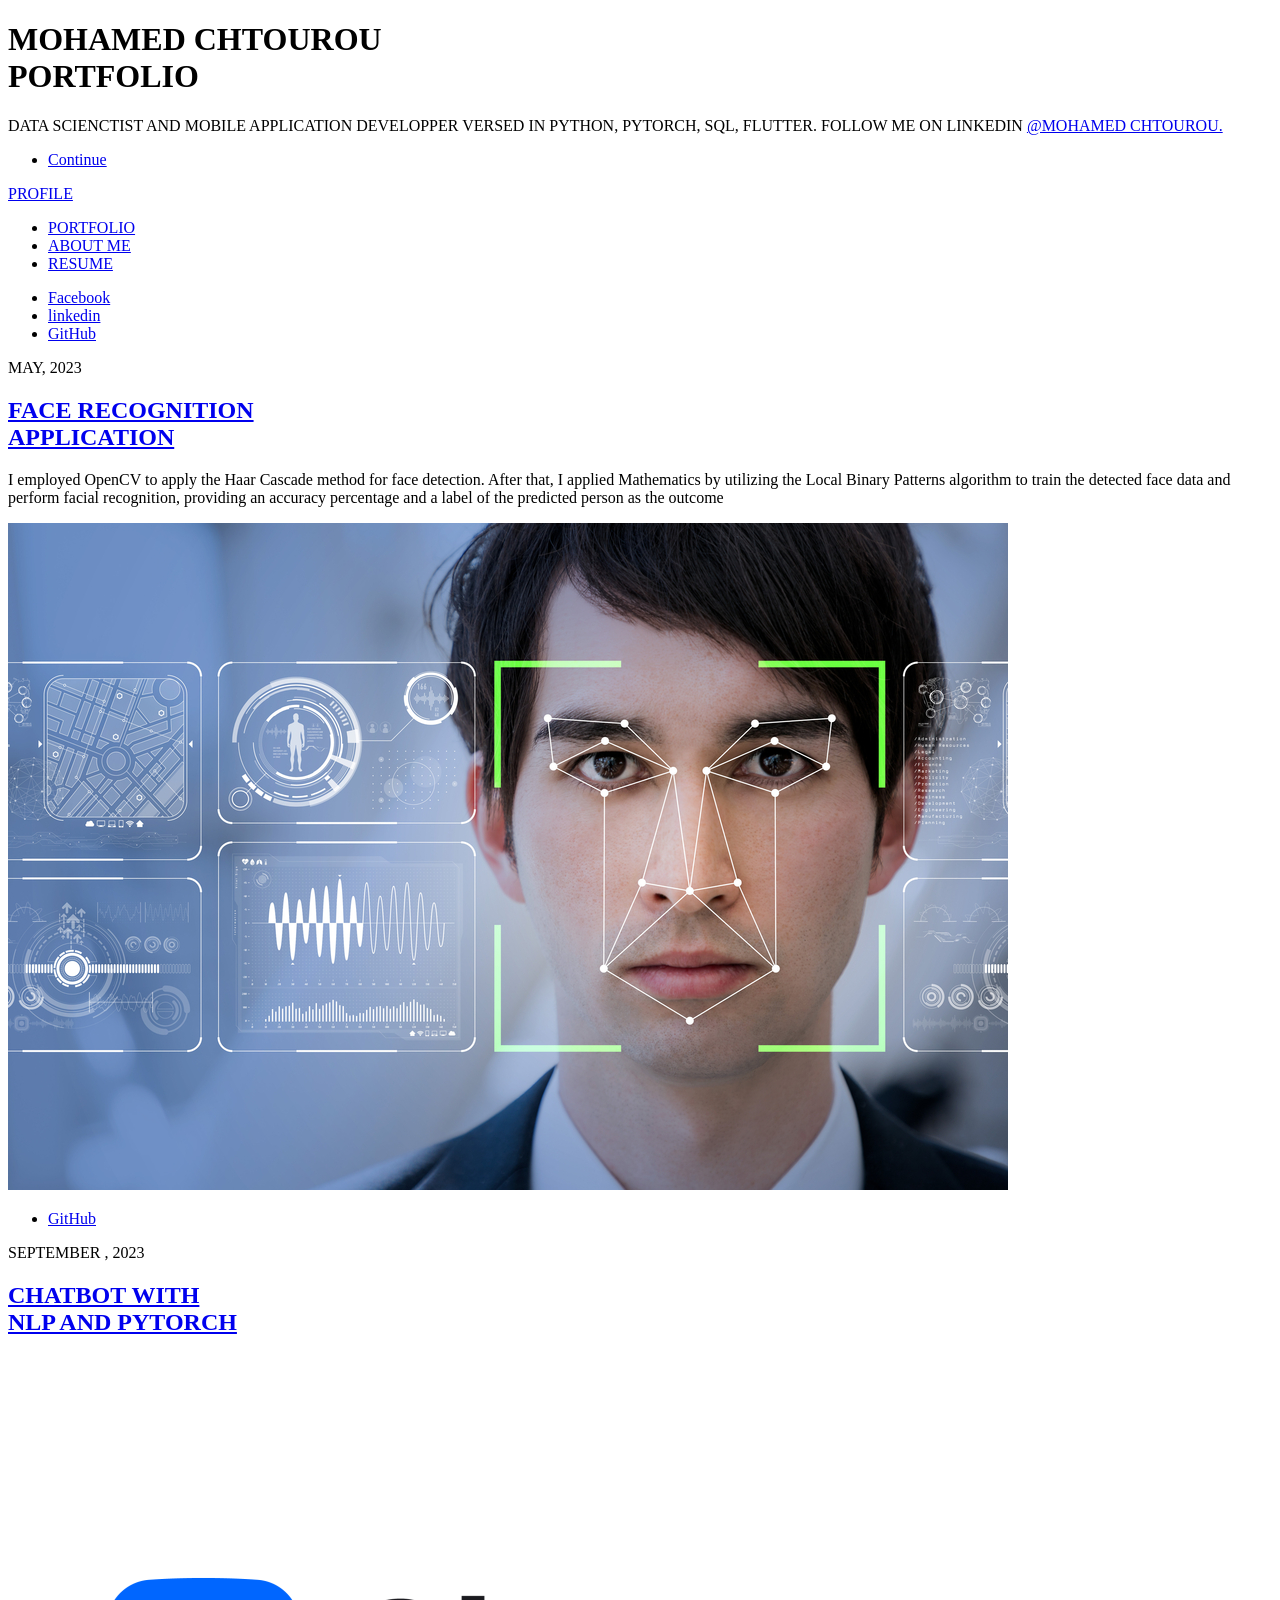
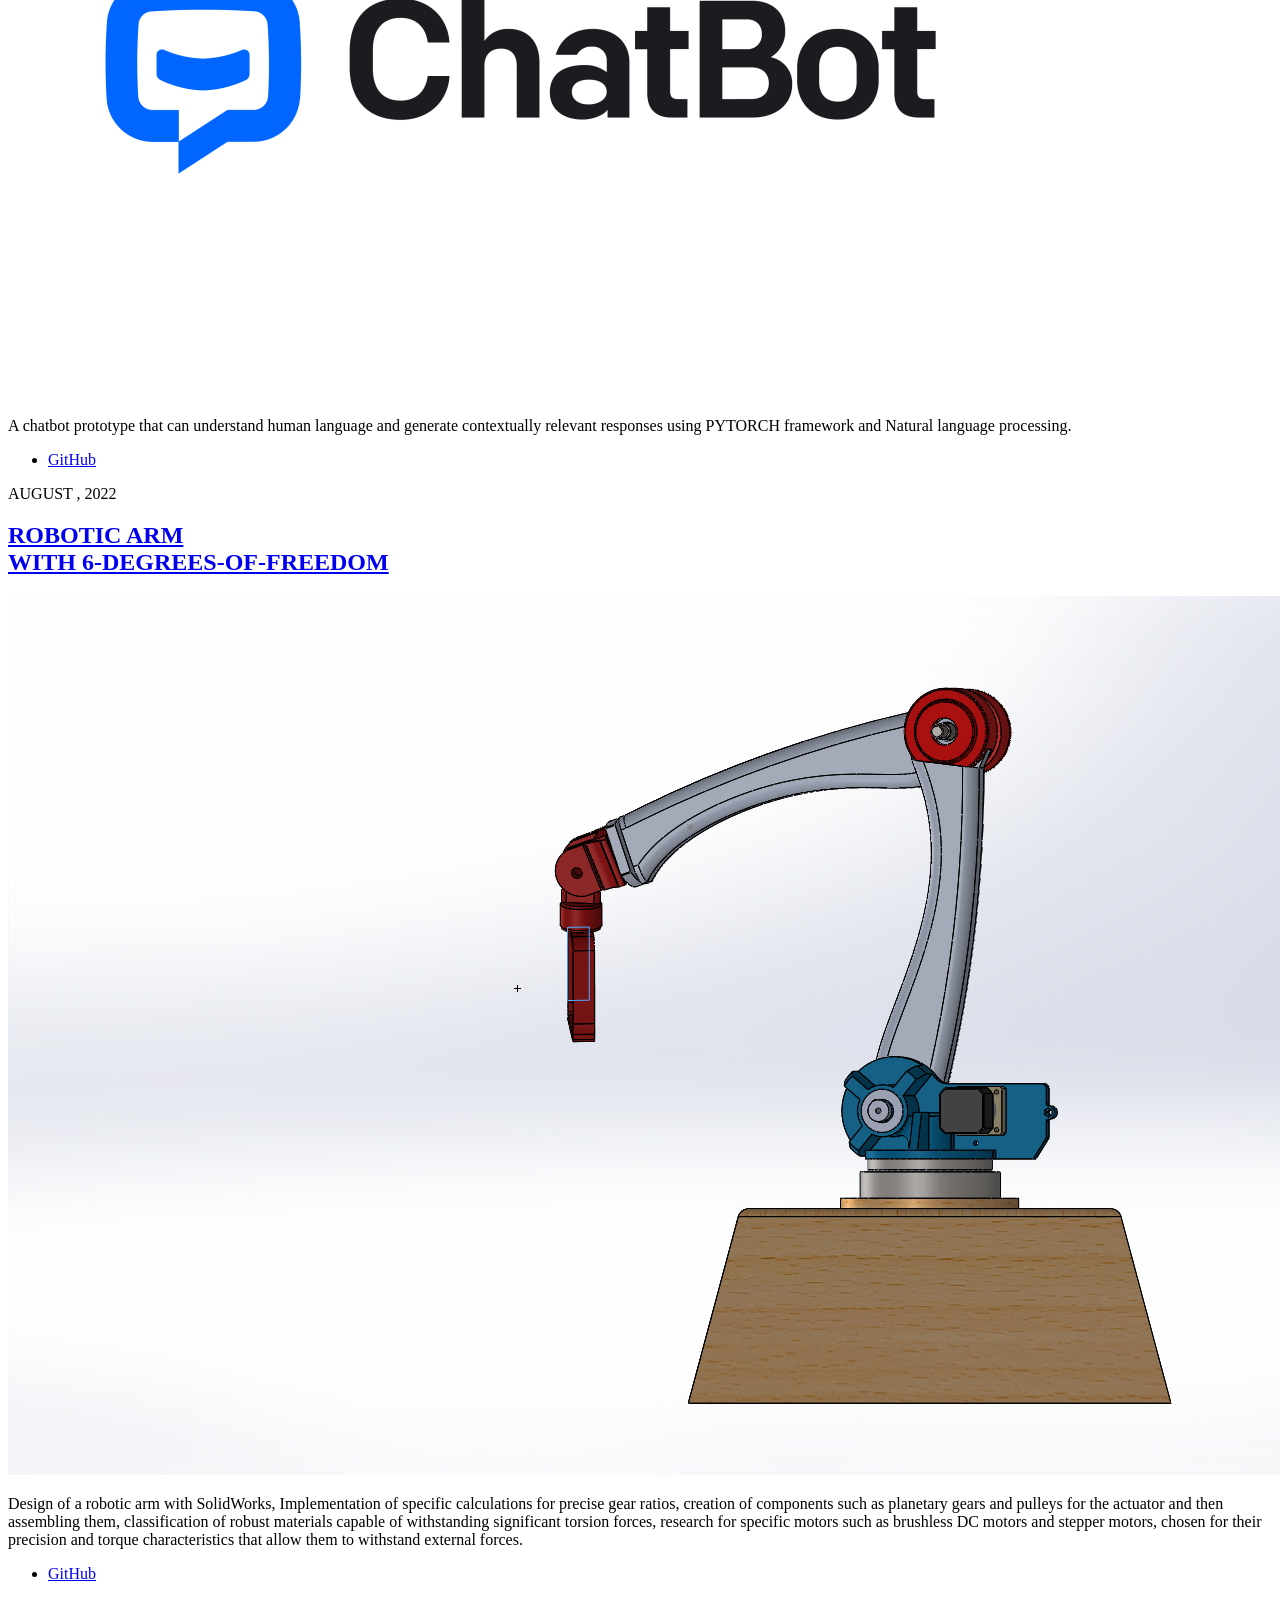
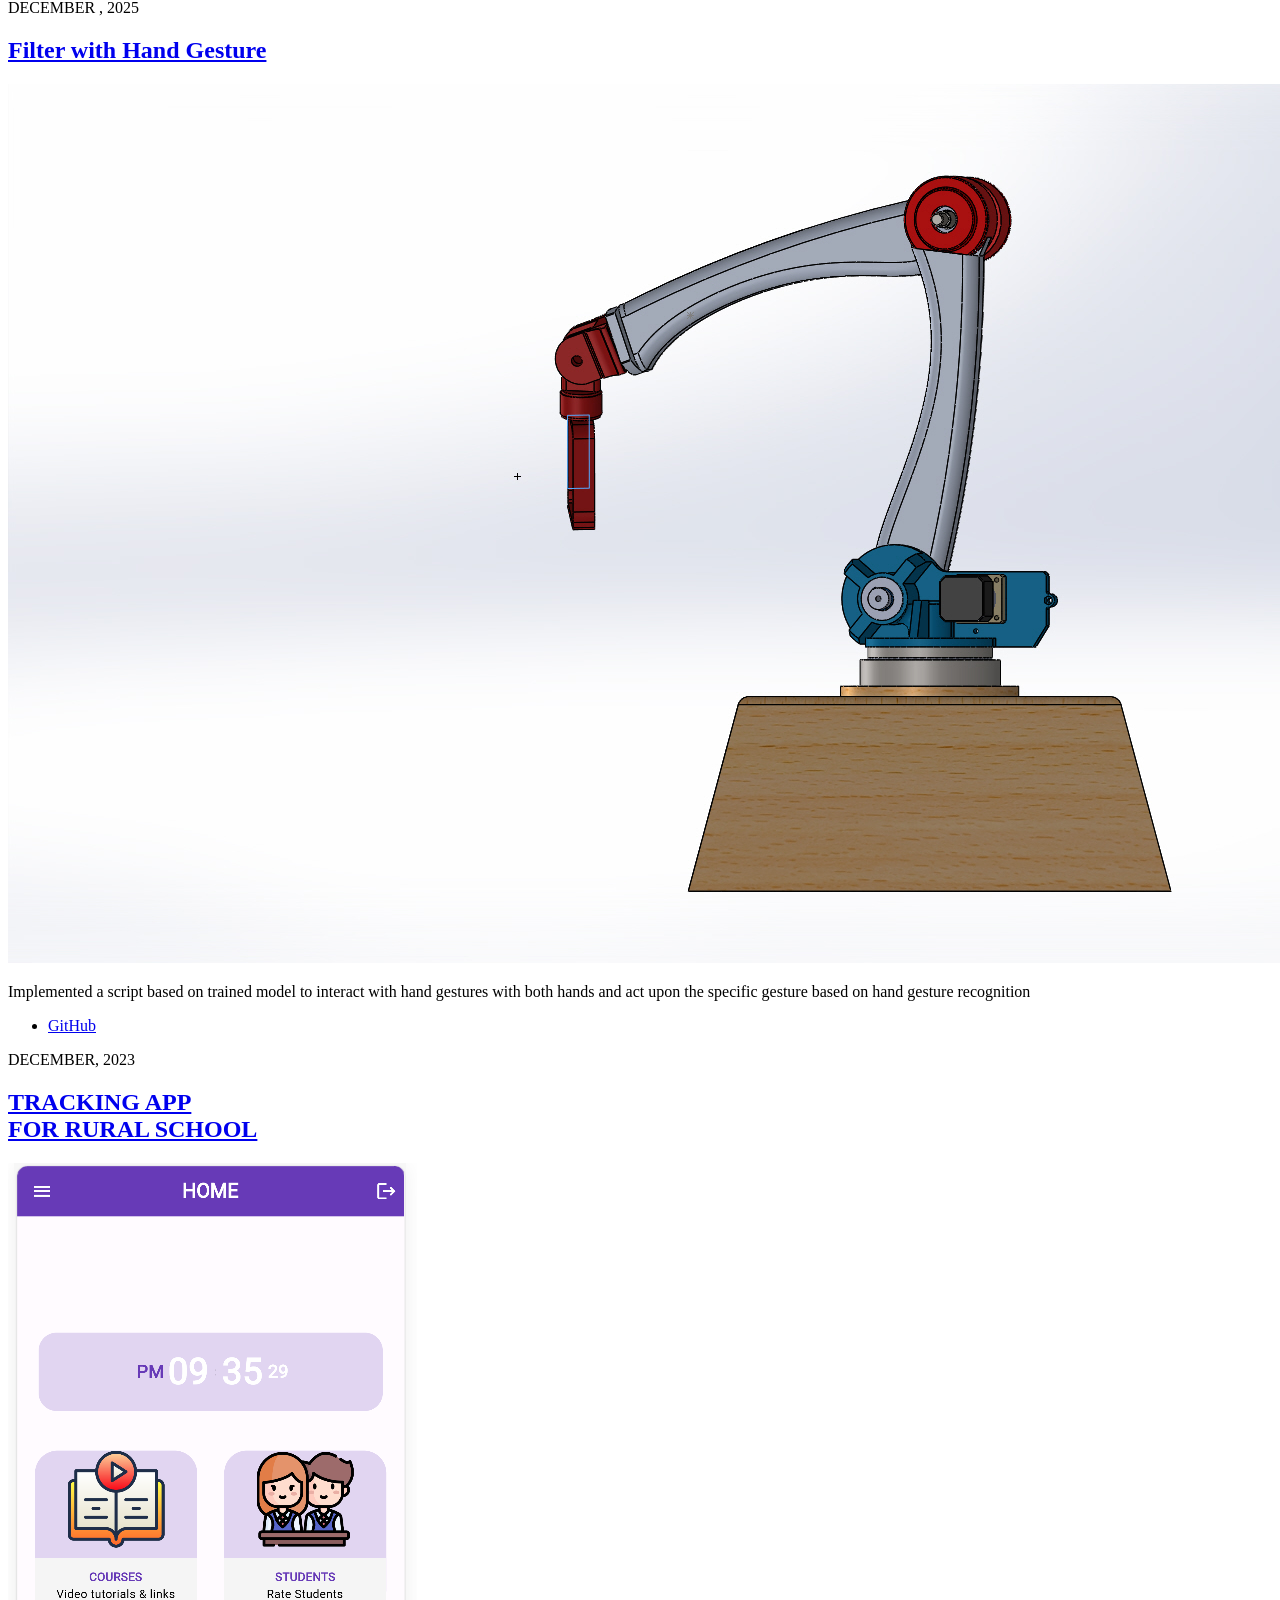
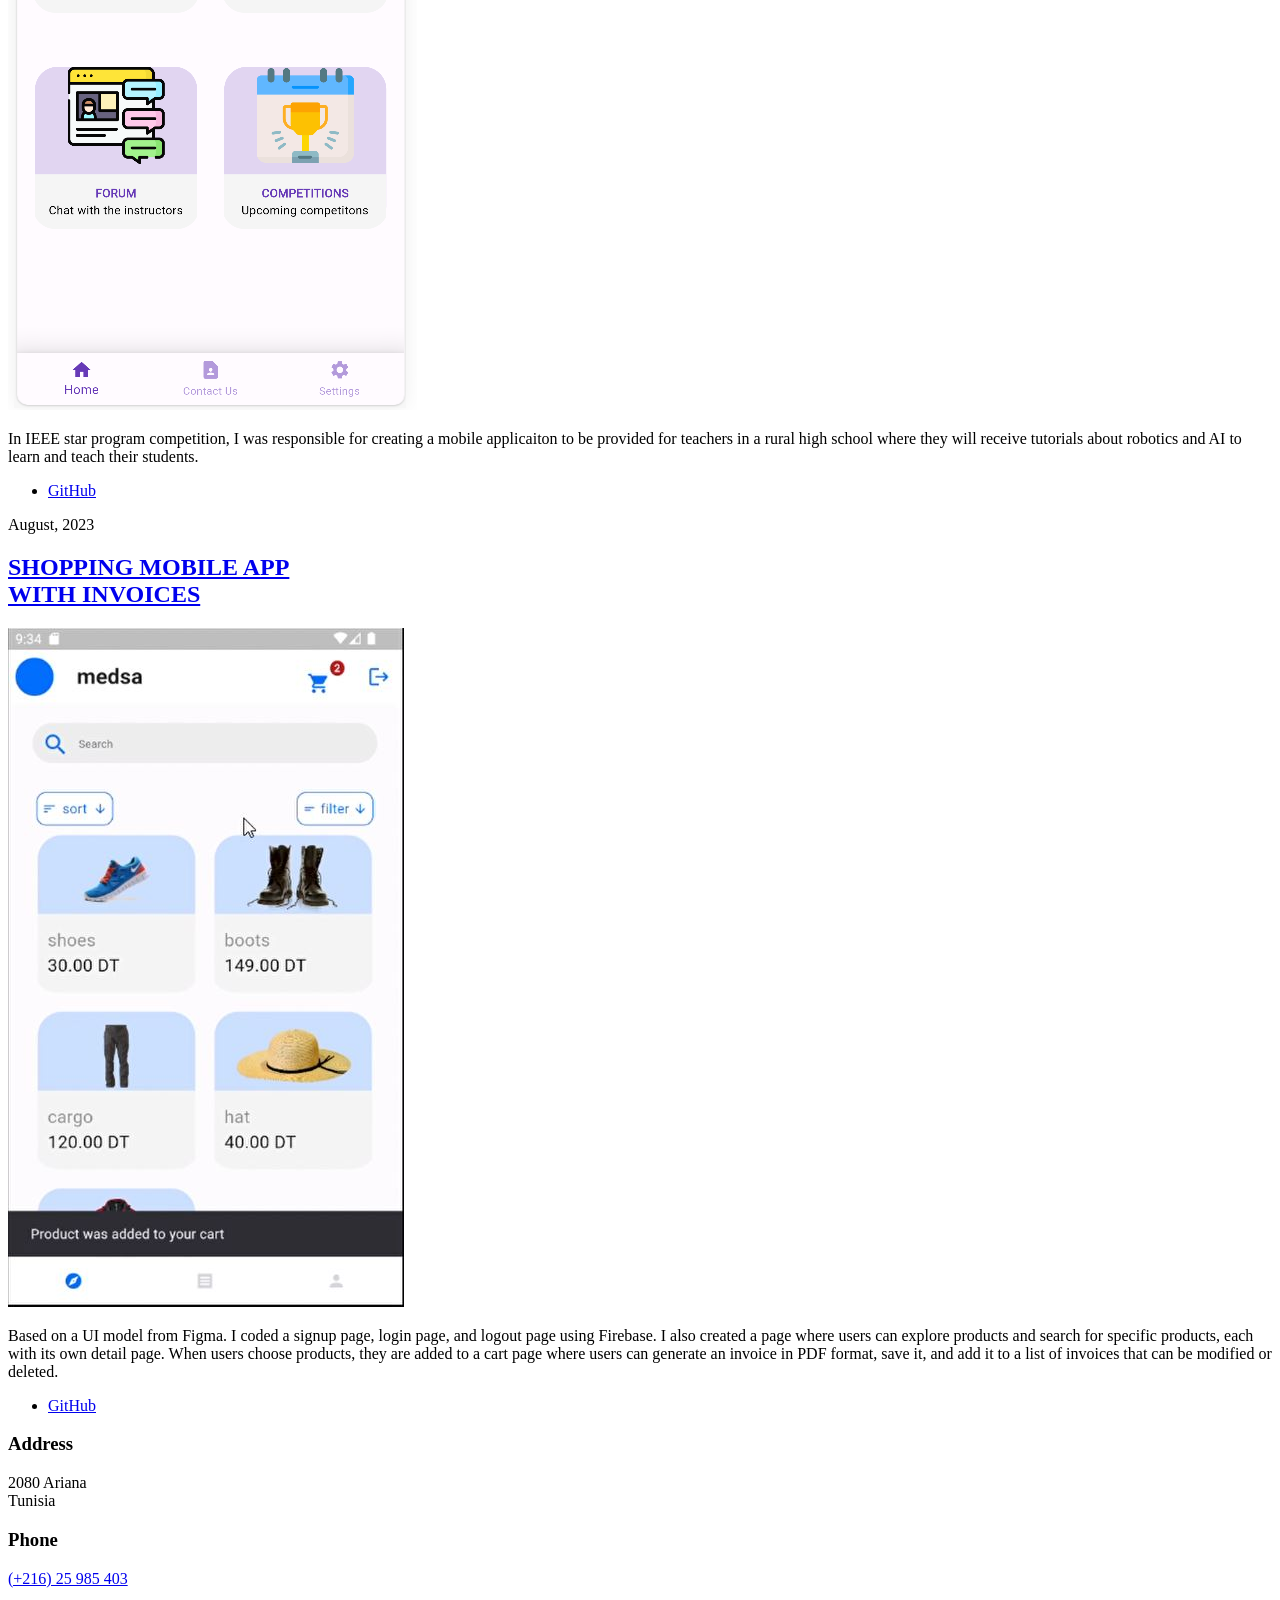
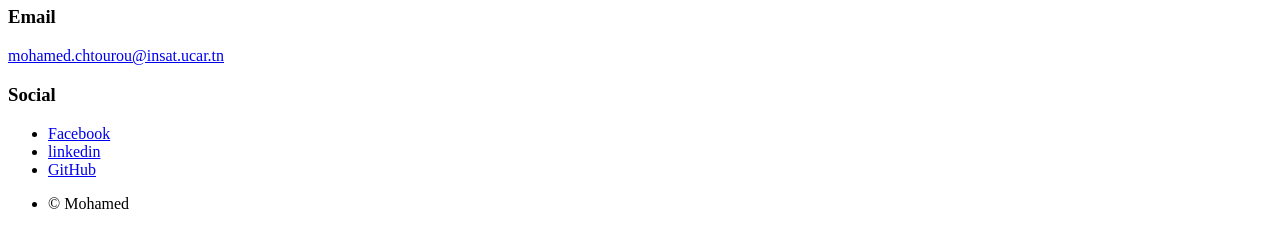
==== index.html @ 9cfc2785 "Update index.html" ====
<!DOCTYPE HTML>
<!--
	Massively by HTML5 UP
	html5up.net | @ajlkn
	Free for personal and commercial use under the CCA 3.0 license (html5up.net/license)
-->
<html>
	<head>
		<title>PORTFOLIO</title>
		<meta charset="utf-8" />
		<meta name="viewport" content="width=device-width, initial-scale=1, user-scalable=no" />
		<link rel="stylesheet" href="assets/css/main.css" />
		<noscript><link rel="stylesheet" href="assets/css/noscript.css" /></noscript>
	</head>
	<body class="is-preload">

		<!-- Wrapper -->
			<div id="wrapper" class="fade-in">

				<!-- Intro -->
					<div id="intro">
						<h1>MOHAMED CHTOUROU <br />
						PORTFOLIO</h1>
						<p>DATA SCIENCTIST AND MOBILE APPLICATION DEVELOPPER VERSED IN PYTHON, PYTORCH, SQL, FLUTTER. 
							FOLLOW ME ON LINKEDIN <a href="https://www.linkedin.com/in/mohamed-chtourou-61a002242/">@MOHAMED CHTOUROU.</p>
						<ul class="actions">
							<li><a href="#header" class="button icon solid solo fa-arrow-down scrolly">Continue</a></li>
						</ul>
					</div>

				<!-- Header -->
					<header id="header">
						<a href="index.html" class="logo">PROFILE</a>
					</header>

				<!-- Nav -->
					<nav id="nav">
						<ul class="links">
							<li class="active"><a href="index.html">PORTFOLIO</a></li>
							<li><a href="generic.html">ABOUT ME</a></li>
							<li><a href="images/Mohamed CHTOUROU CV.pdf">RESUME</a></li>
						</ul>
						<ul class="icons">
							<li><a href="https://www.facebook.com/mohamed.chtourou.69666/" target="_blank" class="icon brands alt fa-facebook-f"><span class="label">Facebook</span></a></li>
							<li><a href="https://www.linkedin.com/in/mohamed-chtourou-61a002242/" target="_blank" class="icon brands fa-linkedin"><span class="label">linkedin</span></a></li>
							<li><a href="https://github.com/medsnok7" target="_blank" class="icon brands alt fa-github"><span class="label">GitHub</span></a></li>

						</ul>
					</nav>

				<!-- Main -->
					<div id="main">

						<!-- Featured Post -->
							<article class="post featured">
								<header class="major">
									<span class="date">MAY, 2023</span>
									<h2><a href="#">FACE RECOGNITION<br />
									APPLICATION</a></h2>
									<p>I employed OpenCV to apply the Haar Cascade method for face detection. After that, I applied Mathematics by
										utilizing the Local Binary Patterns algorithm to train the detected face data and perform facial recognition, providing
										an accuracy percentage and a label of the predicted person as the outcome
										</p>
								</header>
								<a href="#" class="image main"><img src="images/pic01.jpg" alt="" /></a>
								<ul class="actions special">
									<li><a href="https://github.com/medsnok7/face-recognition" class="button large" target="_blank">GitHub</a></li>
								</ul>
							</article>

						<!-- Posts -->
							<section class="posts">
								<article>
									<header>
										<span class="date">SEPTEMBER , 2023</span>
										<h2><a href="#">CHATBOT WITH<br />
										NLP AND PYTORCH </a></h2>
									</header>
									<a href="#" class="image fit"><img src="images/pic02.jpg" alt="" /></a>
									<p>A chatbot prototype that can understand human language and generate contextually relevant responses using PYTORCH framework and Natural language processing.</p>
									<ul class="actions special">
										<li><a href="https://github.com/medsnok7/Pytorch-NLP-/tree/main" class="button" target="_blank">GitHub</a></li>
									</ul>
								</article>
								<article>
									<header>
										<span class="date">AUGUST , 2022</span>
										<h2><a href="#">ROBOTIC ARM<br />
										WITH 6-DEGREES-OF-FREEDOM</a></h2>
									</header>
									<a href="#" class="image fit"><img src="images/pic05.jpg" alt="" /></a>
									<p>Design of a robotic arm with SolidWorks, Implementation of specific calculations for precise gear ratios, creation of components such as planetary gears and
										pulleys for the actuator and then assembling them, classification of robust materials capable of withstanding
										significant torsion forces, research for specific motors such as brushless DC motors and stepper motors, chosen for
										their precision and torque characteristics that allow them to withstand external forces.</p>
									<ul class="actions special">
										<li><a href="https://github.com/medsnok7/Robotic-Arm/tree/main" class="button">GitHub</a></li>
									</ul>
								</article>
								<article>
									<header>
										<span class="date">DECEMBER , 2025</span>
										<h2><a href="#">Filter with Hand Gesture<br />
										</a></h2>
									</header>
									<a href="#" class="image fit"><img src="images/pic05.jpg" alt="" /></a>
									<p>Implemented a script based on trained model to interact with hand gestures with both hands and act upon the specific gesture based on hand gesture recognition </p>
									<ul class="actions special">
										<li><a href="https://github.com/medsnok7/hand_gesture" class="button">GitHub</a></li>
									</ul>
								</article>
								
								<article>
									<header>
										<span class="date">DECEMBER, 2023</span>
										<h2><a href="#">TRACKING APP<br />
										FOR RURAL SCHOOL</a></h2>
									</header>
									<a href="#" class="image fit"><img src="images/pic04.jpg" alt="" /></a>
									<p>In IEEE star program competition, I was responsible for creating a mobile applicaiton to be provided for teachers in a rural high school where they will receive tutorials about robotics and AI to learn and teach their students.</p>
									<ul class="actions special">
										<li><a href="https://github.com/medsnok7/WIE-project" class="button">GitHub</a></li>
									</ul>
								</article>
								<article>
									<header>
										<span class="date">August, 2023</span>
										<h2><a href="#">SHOPPING MOBILE APP<br />
										WITH INVOICES</a></h2>
									</header>
									<a href="#" class="image fit"><img src="images/pic03.jpg" alt="" /></a>
									<p>Based on a UI model from Figma. I coded a signup page, login page, and logout page using Firebase. I also created a
										page where users can explore products and search for specific products, each with its own detail page. When users
										choose products, they are added to a cart page where users can generate an invoice in PDF format, save it, and add
										it to a list of invoices that can be modified or deleted.</p>
									<ul class="actions special">
										<li><a href="https://github.com/medsnok7/mobileAppCon" target="_blank" class="button">GitHub</a></li>
									</ul>
								</article>
							</section>

						<!-- Footer -->
							
					</div>

				<!-- Footer -->
					<footer id="footer">
						<section class="split contact">
							<section class="alt">
								<h3>Address</h3>
								<p>2080 Ariana <br />
								Tunisia</p>
							</section>
							<section>
								<h3>Phone</h3>
								<p><a href="#">(+216) 25 985 403</a></p>
							</section>
							<section>
								<h3>Email</h3>
								<p><a href="#">mohamed.chtourou@insat.ucar.tn</a></p>
							</section>
							<section>
								<h3>Social</h3>
								<ul class="icons alt">
									<li><a href="https://www.facebook.com/mohamed.chtourou.69666/" target="_blank" class="icon brands alt fa-facebook-f"><span class="label">Facebook</span></a></li>
									<li><a href="https://www.linkedin.com/in/mohamed-chtourou-61a002242/" target="_blank" class="icon brands fa-linkedin"><span class="label">linkedin</span></a></li>
									<li><a href="https://github.com/medsnok7" target="_blank" class="icon brands alt fa-github"><span class="label">GitHub</span></a></li>
								</ul>
							</section>
						</section>
					</footer>

				<!-- Copyright -->
					<div id="copyright">
						<ul><li>&copy; Mohamed</li></ul>
					</div>

			</div>

		<!-- Scripts -->
			<script src="assets/js/jquery.min.js"></script>
			<script src="assets/js/jquery.scrollex.min.js"></script>
			<script src="assets/js/jquery.scrolly.min.js"></script>
			<script src="assets/js/browser.min.js"></script>
			<script src="assets/js/breakpoints.min.js"></script>
			<script src="assets/js/util.js"></script>
			<script src="assets/js/main.js"></script>

	</body>

</html>
---- assets/css/main.css ----
@import url(fontawesome-all.min.css);
@import url("https://fonts.googleapis.com/css?family=Merriweather:300,700,300italic,700italic|Source+Sans+Pro:900");

/*
	Massively by HTML5 UP
	html5up.net | @ajlkn
	Free for personal and commercial use under the CCA 3.0 license (html5up.net/license)
*/

html, body, div, span, applet, object,
iframe, h1, h2, h3, h4, h5, h6, p, blockquote,
pre, a, abbr, acronym, address, big, cite,
code, del, dfn, em, img, ins, kbd, q, s, samp,
small, strike, strong, sub, sup, tt, var, b,
u, i, center, dl, dt, dd, ol, ul, li, fieldset,
form, label, legend, table, caption, tbody,
tfoot, thead, tr, th, td, article, aside,
canvas, details, embed, figure, figcaption,
footer, header, hgroup, menu, nav, output, ruby,
section, summary, time, mark, audio, video {
	margin: 0;
	padding: 0;
	border: 0;
	font-size: 100%;
	font: inherit;
	vertical-align: baseline;}

article, aside, details, figcaption, figure,
footer, header, hgroup, menu, nav, section {
	display: block;}

body {
	line-height: 1;
}

ol, ul {
	list-style: none;
}

blockquote, q {
	quotes: none;
}

	blockquote:before, blockquote:after, q:before, q:after {
		content: '';
		content: none;
	}

table {
	border-collapse: collapse;
	border-spacing: 0;
}

body {
	-webkit-text-size-adjust: none;
}

mark {
	background-color: transparent;
	color: inherit;
}

input::-moz-focus-inner {
	border: 0;
	padding: 0;
}

input, select, textarea {
	-moz-appearance: none;
	-webkit-appearance: none;
	-ms-appearance: none;
	appearance: none;
}

/* Basic */

	@-ms-viewport {
		width: device-width;
	}

	body {
		-ms-overflow-style: scrollbar;
	}

	@media screen and (max-width: 480px) {

		html, body {
			min-width: 320px;
		}

	}

	html {
		box-sizing: border-box;
	}

	*, *:before, *:after {
		box-sizing: inherit;
	}

	body {
		background-color: #1e252d;
	}

		body.is-preload *, body.is-preload *:before, body.is-preload *:after {
			-moz-animation: none !important;
			-webkit-animation: none !important;
			-ms-animation: none !important;
			animation: none !important;
			-moz-transition: none !important;
			-webkit-transition: none !important;
			-ms-transition: none !important;
			transition: none !important;
		}

/* Type */

	html {
		font-size: 16pt;
	}

		@media screen and (max-width: 1680px) {

			html {
				font-size: 12pt;
			}

		}

		@media screen and (max-width: 1280px) {

			html {
				font-size: 11pt;
			}

		}

		@media screen and (max-width: 360px) {

			html {
				font-size: 10pt;
			}

		}

	body {
		color: #212931;
	}

	body, input, select, textarea {
		font-family: "Merriweather", Georgia, serif;
		font-weight: 300;
		font-size: 1rem;
		line-height: 2.375;
	}

	a {
		-moz-transition: color 0.2s ease-in-out, background-color 0.2s ease-in-out, border-color 0.2s ease-in-out, box-shadow 0.2s ease-in-out;
		-webkit-transition: color 0.2s ease-in-out, background-color 0.2s ease-in-out, border-color 0.2s ease-in-out, box-shadow 0.2s ease-in-out;
		-ms-transition: color 0.2s ease-in-out, background-color 0.2s ease-in-out, border-color 0.2s ease-in-out, box-shadow 0.2s ease-in-out;
		transition: color 0.2s ease-in-out, background-color 0.2s ease-in-out, border-color 0.2s ease-in-out, box-shadow 0.2s ease-in-out;
		border-bottom: dotted 1px;
		text-decoration: none;
	}

		a:hover {
			border-bottom-color: transparent;
		}

	strong, b {
		font-weight: 600;
	}

	em, i {
		font-style: italic;
	}

	p {
		text-align: justify;
		margin: 0 0 2rem 0;
	}

	h1, h2, h3, h4, h5, h6 {
		font-family: "Source Sans Pro", Helvetica, sans-serif;
		font-weight: 900;
		line-height: 1.5;
		letter-spacing: 0.075em;
		text-transform: uppercase;
		margin: 0 0 1rem 0;
	}

		h1 a, h2 a, h3 a, h4 a, h5 a, h6 a {
			border-bottom: 0;
			color: inherit;
			text-decoration: none;
		}

	h1 {
		font-size: 4rem;
		line-height: 1.1;
		margin: 0 0 2rem 0;
	}

	h2 {
		font-size: 1.75rem;
		line-height: 1.3;
		margin: 0 0 1.5rem 0;
	}

	h3 {
		font-size: 1.25rem;
		margin: 0 0 1.5rem 0;
	}

	h4 {
		font-size: 1rem;
	}

	h5 {
		font-size: 0.9rem;
	}

	h6 {
		font-size: 0.8rem;
	}

	sub {
		font-size: 0.8rem;
		position: relative;
		top: 0.5rem;
	}

	sup {
		font-size: 0.8rem;
		position: relative;
		top: -0.5rem;
	}

	blockquote {
		border-left: solid 4px;
		font-style: italic;
		margin: 0 0 2rem 0;
		padding: 0.5rem 0 0.5rem 2rem;
	}

	code {
		border: solid 2px;
		font-family: "Courier New", monospace;
		font-size: 0.9rem;
		margin: 0 0.25rem;
		padding: 0.25rem 0.65rem;
	}

	pre {
		-webkit-overflow-scrolling: touch;
		font-family: "Courier New", monospace;
		font-size: 0.9rem;
		margin: 0 0 2rem 0;
	}

		pre code {
			display: block;
			line-height: 1.75;
			padding: 1rem 1.5rem;
			overflow-x: auto;
		}

	hr {
		border: 0;
		border-bottom: solid 2px;
		margin: 3rem 0;
	}

		hr.major {
			margin: 5rem 0;
		}

	.align-left {
		text-align: left;
	}

	.align-center {
		text-align: center;
	}

	.align-right {
		text-align: right;
	}

	input, select, textarea {
		color: #212931;
	}

	a {
		color: #212931;
		border-bottom-color: rgba(33, 41, 49, 0.5);
	}

		a:hover {
			border-bottom-color: transparent;
			color: #18bfef !important;
		}

	strong, b {
		color: #212931;
	}

	h1, h2, h3, h4, h5, h6 {
		color: #212931;
	}

	blockquote {
		border-left-color: #eeeeee;
	}

	code {
		background: rgba(220, 220, 220, 0.25);
		border-color: #eeeeee;
	}

	hr {
		border-bottom-color: #eeeeee;
	}

/* Row */

	.row {
		display: flex;
		flex-wrap: wrap;
		box-sizing: border-box;
		align-items: stretch;
	}

		.row > * {
			box-sizing: border-box;
		}

		.row.gtr-uniform > * > :last-child {
			margin-bottom: 0;
		}

		.row.aln-left {
			justify-content: flex-start;
		}

		.row.aln-center {
			justify-content: center;
		}

		.row.aln-right {
			justify-content: flex-end;
		}

		.row.aln-top {
			align-items: flex-start;
		}

		.row.aln-middle {
			align-items: center;
		}

		.row.aln-bottom {
			align-items: flex-end;
		}

		.row > .imp {
			order: -1;
		}

		.row > .col-1 {
			width: 8.33333%;
		}

		.row > .off-1 {
			margin-left: 8.33333%;
		}

		.row > .col-2 {
			width: 16.66667%;
		}

		.row > .off-2 {
			margin-left: 16.66667%;
		}

		.row > .col-3 {
			width: 25%;
		}

		.row > .off-3 {
			margin-left: 25%;
		}

		.row > .col-4 {
			width: 33.33333%;
		}

		.row > .off-4 {
			margin-left: 33.33333%;
		}

		.row > .col-5 {
			width: 41.66667%;
		}

		.row > .off-5 {
			margin-left: 41.66667%;
		}

		.row > .col-6 {
			width: 50%;
		}

		.row > .off-6 {
			margin-left: 50%;
		}

		.row > .col-7 {
			width: 58.33333%;
		}

		.row > .off-7 {
			margin-left: 58.33333%;
		}

		.row > .col-8 {
			width: 66.66667%;
		}

		.row > .off-8 {
			margin-left: 66.66667%;
		}

		.row > .col-9 {
			width: 75%;
		}

		.row > .off-9 {
			margin-left: 75%;
		}

		.row > .col-10 {
			width: 83.33333%;
		}

		.row > .off-10 {
			margin-left: 83.33333%;
		}

		.row > .col-11 {
			width: 91.66667%;
		}

		.row > .off-11 {
			margin-left: 91.66667%;
		}

		.row > .col-12 {
			width: 100%;
		}

		.row > .off-12 {
			margin-left: 100%;
		}

		.row.gtr-0 {
			margin-top: 0;
			margin-left: 0rem;
		}

			.row.gtr-0 > * {
				padding: 0 0 0 0rem;
			}

			.row.gtr-0.gtr-uniform {
				margin-top: 0rem;
			}

				.row.gtr-0.gtr-uniform > * {
					padding-top: 0rem;
				}

		.row.gtr-25 {
			margin-top: 0;
			margin-left: -0.375rem;
		}

			.row.gtr-25 > * {
				padding: 0 0 0 0.375rem;
			}

			.row.gtr-25.gtr-uniform {
				margin-top: -0.375rem;
			}

				.row.gtr-25.gtr-uniform > * {
					padding-top: 0.375rem;
				}

		.row.gtr-50 {
			margin-top: 0;
			margin-left: -0.75rem;
		}

			.row.gtr-50 > * {
				padding: 0 0 0 0.75rem;
			}

			.row.gtr-50.gtr-uniform {
				margin-top: -0.75rem;
			}

				.row.gtr-50.gtr-uniform > * {
					padding-top: 0.75rem;
				}

		.row {
			margin-top: 0;
			margin-left: -1.5rem;
		}

			.row > * {
				padding: 0 0 0 1.5rem;
			}

			.row.gtr-uniform {
				margin-top: -1.5rem;
			}

				.row.gtr-uniform > * {
					padding-top: 1.5rem;
				}

		.row.gtr-150 {
			margin-top: 0;
			margin-left: -2.25rem;
		}

			.row.gtr-150 > * {
				padding: 0 0 0 2.25rem;
			}

			.row.gtr-150.gtr-uniform {
				margin-top: -2.25rem;
			}

				.row.gtr-150.gtr-uniform > * {
					padding-top: 2.25rem;
				}

		.row.gtr-200 {
			margin-top: 0;
			margin-left: -3rem;
		}

			.row.gtr-200 > * {
				padding: 0 0 0 3rem;
			}

			.row.gtr-200.gtr-uniform {
				margin-top: -3rem;
			}

				.row.gtr-200.gtr-uniform > * {
					padding-top: 3rem;
				}

		@media screen and (max-width: 1680px) {

			.row {
				display: flex;
				flex-wrap: wrap;
				box-sizing: border-box;
				align-items: stretch;
			}

				.row > * {
					box-sizing: border-box;
				}

				.row.gtr-uniform > * > :last-child {
					margin-bottom: 0;
				}

				.row.aln-left {
					justify-content: flex-start;
				}

				.row.aln-center {
					justify-content: center;
				}

				.row.aln-right {
					justify-content: flex-end;
				}

				.row.aln-top {
					align-items: flex-start;
				}

				.row.aln-middle {
					align-items: center;
				}

				.row.aln-bottom {
					align-items: flex-end;
				}

				.row > .imp-xlarge {
					order: -1;
				}

				.row > .col-1-xlarge {
					width: 8.33333%;
				}

				.row > .off-1-xlarge {
					margin-left: 8.33333%;
				}

				.row > .col-2-xlarge {
					width: 16.66667%;
				}

				.row > .off-2-xlarge {
					margin-left: 16.66667%;
				}

				.row > .col-3-xlarge {
					width: 25%;
				}

				.row > .off-3-xlarge {
					margin-left: 25%;
				}

				.row > .col-4-xlarge {
					width: 33.33333%;
				}

				.row > .off-4-xlarge {
					margin-left: 33.33333%;
				}

				.row > .col-5-xlarge {
					width: 41.66667%;
				}

				.row > .off-5-xlarge {
					margin-left: 41.66667%;
				}

				.row > .col-6-xlarge {
					width: 50%;
				}

				.row > .off-6-xlarge {
					margin-left: 50%;
				}

				.row > .col-7-xlarge {
					width: 58.33333%;
				}

				.row > .off-7-xlarge {
					margin-left: 58.33333%;
				}

				.row > .col-8-xlarge {
					width: 66.66667%;
				}

				.row > .off-8-xlarge {
					margin-left: 66.66667%;
				}

				.row > .col-9-xlarge {
					width: 75%;
				}

				.row > .off-9-xlarge {
					margin-left: 75%;
				}

				.row > .col-10-xlarge {
					width: 83.33333%;
				}

				.row > .off-10-xlarge {
					margin-left: 83.33333%;
				}

				.row > .col-11-xlarge {
					width: 91.66667%;
				}

				.row > .off-11-xlarge {
					margin-left: 91.66667%;
				}

				.row > .col-12-xlarge {
					width: 100%;
				}

				.row > .off-12-xlarge {
					margin-left: 100%;
				}

				.row.gtr-0 {
					margin-top: 0;
					margin-left: 0rem;
				}

					.row.gtr-0 > * {
						padding: 0 0 0 0rem;
					}

					.row.gtr-0.gtr-uniform {
						margin-top: 0rem;
					}

						.row.gtr-0.gtr-uniform > * {
							padding-top: 0rem;
						}

				.row.gtr-25 {
					margin-top: 0;
					margin-left: -0.375rem;
				}

					.row.gtr-25 > * {
						padding: 0 0 0 0.375rem;
					}

					.row.gtr-25.gtr-uniform {
						margin-top: -0.375rem;
					}

						.row.gtr-25.gtr-uniform > * {
							padding-top: 0.375rem;
						}

				.row.gtr-50 {
					margin-top: 0;
					margin-left: -0.75rem;
				}

					.row.gtr-50 > * {
						padding: 0 0 0 0.75rem;
					}

					.row.gtr-50.gtr-uniform {
						margin-top: -0.75rem;
					}

						.row.gtr-50.gtr-uniform > * {
							padding-top: 0.75rem;
						}

				.row {
					margin-top: 0;
					margin-left: -1.5rem;
				}

					.row > * {
						padding: 0 0 0 1.5rem;
					}

					.row.gtr-uniform {
						margin-top: -1.5rem;
					}

						.row.gtr-uniform > * {
							padding-top: 1.5rem;
						}

				.row.gtr-150 {
					margin-top: 0;
					margin-left: -2.25rem;
				}

					.row.gtr-150 > * {
						padding: 0 0 0 2.25rem;
					}

					.row.gtr-150.gtr-uniform {
						margin-top: -2.25rem;
					}

						.row.gtr-150.gtr-uniform > * {
							padding-top: 2.25rem;
						}

				.row.gtr-200 {
					margin-top: 0;
					margin-left: -3rem;
				}

					.row.gtr-200 > * {
						padding: 0 0 0 3rem;
					}

					.row.gtr-200.gtr-uniform {
						margin-top: -3rem;
					}

						.row.gtr-200.gtr-uniform > * {
							padding-top: 3rem;
						}

		}

		@media screen and (max-width: 1280px) {

			.row {
				display: flex;
				flex-wrap: wrap;
				box-sizing: border-box;
				align-items: stretch;
			}

				.row > * {
					box-sizing: border-box;
				}

				.row.gtr-uniform > * > :last-child {
					margin-bottom: 0;
				}

				.row.aln-left {
					justify-content: flex-start;
				}

				.row.aln-center {
					justify-content: center;
				}

				.row.aln-right {
					justify-content: flex-end;
				}

				.row.aln-top {
					align-items: flex-start;
				}

				.row.aln-middle {
					align-items: center;
				}

				.row.aln-bottom {
					align-items: flex-end;
				}

				.row > .imp-large {
					order: -1;
				}

				.row > .col-1-large {
					width: 8.33333%;
				}

				.row > .off-1-large {
					margin-left: 8.33333%;
				}

				.row > .col-2-large {
					width: 16.66667%;
				}

				.row > .off-2-large {
					margin-left: 16.66667%;
				}

				.row > .col-3-large {
					width: 25%;
				}

				.row > .off-3-large {
					margin-left: 25%;
				}

				.row > .col-4-large {
					width: 33.33333%;
				}

				.row > .off-4-large {
					margin-left: 33.33333%;
				}

				.row > .col-5-large {
					width: 41.66667%;
				}

				.row > .off-5-large {
					margin-left: 41.66667%;
				}

				.row > .col-6-large {
					width: 50%;
				}

				.row > .off-6-large {
					margin-left: 50%;
				}

				.row > .col-7-large {
					width: 58.33333%;
				}

				.row > .off-7-large {
					margin-left: 58.33333%;
				}

				.row > .col-8-large {
					width: 66.66667%;
				}

				.row > .off-8-large {
					margin-left: 66.66667%;
				}

				.row > .col-9-large {
					width: 75%;
				}

				.row > .off-9-large {
					margin-left: 75%;
				}

				.row > .col-10-large {
					width: 83.33333%;
				}

				.row > .off-10-large {
					margin-left: 83.33333%;
				}

				.row > .col-11-large {
					width: 91.66667%;
				}

				.row > .off-11-large {
					margin-left: 91.66667%;
				}

				.row > .col-12-large {
					width: 100%;
				}

				.row > .off-12-large {
					margin-left: 100%;
				}

				.row.gtr-0 {
					margin-top: 0;
					margin-left: 0rem;
				}

					.row.gtr-0 > * {
						padding: 0 0 0 0rem;
					}

					.row.gtr-0.gtr-uniform {
						margin-top: 0rem;
					}

						.row.gtr-0.gtr-uniform > * {
							padding-top: 0rem;
						}

				.row.gtr-25 {
					margin-top: 0;
					margin-left: -0.375rem;
				}

					.row.gtr-25 > * {
						padding: 0 0 0 0.375rem;
					}

					.row.gtr-25.gtr-uniform {
						margin-top: -0.375rem;
					}

						.row.gtr-25.gtr-uniform > * {
							padding-top: 0.375rem;
						}

				.row.gtr-50 {
					margin-top: 0;
					margin-left: -0.75rem;
				}

					.row.gtr-50 > * {
						padding: 0 0 0 0.75rem;
					}

					.row.gtr-50.gtr-uniform {
						margin-top: -0.75rem;
					}

						.row.gtr-50.gtr-uniform > * {
							padding-top: 0.75rem;
						}

				.row {
					margin-top: 0;
					margin-left: -1.5rem;
				}

					.row > * {
						padding: 0 0 0 1.5rem;
					}

					.row.gtr-uniform {
						margin-top: -1.5rem;
					}

						.row.gtr-uniform > * {
							padding-top: 1.5rem;
						}

				.row.gtr-150 {
					margin-top: 0;
					margin-left: -2.25rem;
				}

					.row.gtr-150 > * {
						padding: 0 0 0 2.25rem;
					}

					.row.gtr-150.gtr-uniform {
						margin-top: -2.25rem;
					}

						.row.gtr-150.gtr-uniform > * {
							padding-top: 2.25rem;
						}

				.row.gtr-200 {
					margin-top: 0;
					margin-left: -3rem;
				}

					.row.gtr-200 > * {
						padding: 0 0 0 3rem;
					}

					.row.gtr-200.gtr-uniform {
						margin-top: -3rem;
					}

						.row.gtr-200.gtr-uniform > * {
							padding-top: 3rem;
						}

		}

		@media screen and (max-width: 980px) {

			.row {
				display: flex;
				flex-wrap: wrap;
				box-sizing: border-box;
				align-items: stretch;
			}

				.row > * {
					box-sizing: border-box;
				}

				.row.gtr-uniform > * > :last-child {
					margin-bottom: 0;
				}

				.row.aln-left {
					justify-content: flex-start;
				}

				.row.aln-center {
					justify-content: center;
				}

				.row.aln-right {
					justify-content: flex-end;
				}

				.row.aln-top {
					align-items: flex-start;
				}

				.row.aln-middle {
					align-items: center;
				}

				.row.aln-bottom {
					align-items: flex-end;
				}

				.row > .imp-medium {
					order: -1;
				}

				.row > .col-1-medium {
					width: 8.33333%;
				}

				.row > .off-1-medium {
					margin-left: 8.33333%;
				}

				.row > .col-2-medium {
					width: 16.66667%;
				}

				.row > .off-2-medium {
					margin-left: 16.66667%;
				}

				.row > .col-3-medium {
					width: 25%;
				}

				.row > .off-3-medium {
					margin-left: 25%;
				}

				.row > .col-4-medium {
					width: 33.33333%;
				}

				.row > .off-4-medium {
					margin-left: 33.33333%;
				}

				.row > .col-5-medium {
					width: 41.66667%;
				}

				.row > .off-5-medium {
					margin-left: 41.66667%;
				}

				.row > .col-6-medium {
					width: 50%;
				}

				.row > .off-6-medium {
					margin-left: 50%;
				}

				.row > .col-7-medium {
					width: 58.33333%;
				}

				.row > .off-7-medium {
					margin-left: 58.33333%;
				}

				.row > .col-8-medium {
					width: 66.66667%;
				}

				.row > .off-8-medium {
					margin-left: 66.66667%;
				}

				.row > .col-9-medium {
					width: 75%;
				}

				.row > .off-9-medium {
					margin-left: 75%;
				}

				.row > .col-10-medium {
					width: 83.33333%;
				}

				.row > .off-10-medium {
					margin-left: 83.33333%;
				}

				.row > .col-11-medium {
					width: 91.66667%;
				}

				.row > .off-11-medium {
					margin-left: 91.66667%;
				}

				.row > .col-12-medium {
					width: 100%;
				}

				.row > .off-12-medium {
					margin-left: 100%;
				}

				.row.gtr-0 {
					margin-top: 0;
					margin-left: 0rem;
				}

					.row.gtr-0 > * {
						padding: 0 0 0 0rem;
					}

					.row.gtr-0.gtr-uniform {
						margin-top: 0rem;
					}

						.row.gtr-0.gtr-uniform > * {
							padding-top: 0rem;
						}

				.row.gtr-25 {
					margin-top: 0;
					margin-left: -0.375rem;
				}

					.row.gtr-25 > * {
						padding: 0 0 0 0.375rem;
					}

					.row.gtr-25.gtr-uniform {
						margin-top: -0.375rem;
					}

						.row.gtr-25.gtr-uniform > * {
							padding-top: 0.375rem;
						}

				.row.gtr-50 {
					margin-top: 0;
					margin-left: -0.75rem;
				}

					.row.gtr-50 > * {
						padding: 0 0 0 0.75rem;
					}

					.row.gtr-50.gtr-uniform {
						margin-top: -0.75rem;
					}

						.row.gtr-50.gtr-uniform > * {
							padding-top: 0.75rem;
						}

				.row {
					margin-top: 0;
					margin-left: -1.5rem;
				}

					.row > * {
						padding: 0 0 0 1.5rem;
					}

					.row.gtr-uniform {
						margin-top: -1.5rem;
					}

						.row.gtr-uniform > * {
							padding-top: 1.5rem;
						}

				.row.gtr-150 {
					margin-top: 0;
					margin-left: -2.25rem;
				}

					.row.gtr-150 > * {
						padding: 0 0 0 2.25rem;
					}

					.row.gtr-150.gtr-uniform {
						margin-top: -2.25rem;
					}

						.row.gtr-150.gtr-uniform > * {
							padding-top: 2.25rem;
						}

				.row.gtr-200 {
					margin-top: 0;
					margin-left: -3rem;
				}

					.row.gtr-200 > * {
						padding: 0 0 0 3rem;
					}

					.row.gtr-200.gtr-uniform {
						margin-top: -3rem;
					}

						.row.gtr-200.gtr-uniform > * {
							padding-top: 3rem;
						}

		}

		@media screen and (max-width: 736px) {

			.row {
				display: flex;
				flex-wrap: wrap;
				box-sizing: border-box;
				align-items: stretch;
			}

				.row > * {
					box-sizing: border-box;
				}

				.row.gtr-uniform > * > :last-child {
					margin-bottom: 0;
				}

				.row.aln-left {
					justify-content: flex-start;
				}

				.row.aln-center {
					justify-content: center;
				}

				.row.aln-right {
					justify-content: flex-end;
				}

				.row.aln-top {
					align-items: flex-start;
				}

				.row.aln-middle {
					align-items: center;
				}

				.row.aln-bottom {
					align-items: flex-end;
				}

				.row > .imp-small {
					order: -1;
				}

				.row > .col-1-small {
					width: 8.33333%;
				}

				.row > .off-1-small {
					margin-left: 8.33333%;
				}

				.row > .col-2-small {
					width: 16.66667%;
				}

				.row > .off-2-small {
					margin-left: 16.66667%;
				}

				.row > .col-3-small {
					width: 25%;
				}

				.row > .off-3-small {
					margin-left: 25%;
				}

				.row > .col-4-small {
					width: 33.33333%;
				}

				.row > .off-4-small {
					margin-left: 33.33333%;
				}

				.row > .col-5-small {
					width: 41.66667%;
				}

				.row > .off-5-small {
					margin-left: 41.66667%;
				}

				.row > .col-6-small {
					width: 50%;
				}

				.row > .off-6-small {
					margin-left: 50%;
				}

				.row > .col-7-small {
					width: 58.33333%;
				}

				.row > .off-7-small {
					margin-left: 58.33333%;
				}

				.row > .col-8-small {
					width: 66.66667%;
				}

				.row > .off-8-small {
					margin-left: 66.66667%;
				}

				.row > .col-9-small {
					width: 75%;
				}

				.row > .off-9-small {
					margin-left: 75%;
				}

				.row > .col-10-small {
					width: 83.33333%;
				}

				.row > .off-10-small {
					margin-left: 83.33333%;
				}

				.row > .col-11-small {
					width: 91.66667%;
				}

				.row > .off-11-small {
					margin-left: 91.66667%;
				}

				.row > .col-12-small {
					width: 100%;
				}

				.row > .off-12-small {
					margin-left: 100%;
				}

				.row.gtr-0 {
					margin-top: 0;
					margin-left: 0rem;
				}

					.row.gtr-0 > * {
						padding: 0 0 0 0rem;
					}

					.row.gtr-0.gtr-uniform {
						margin-top: 0rem;
					}

						.row.gtr-0.gtr-uniform > * {
							padding-top: 0rem;
						}

				.row.gtr-25 {
					margin-top: 0;
					margin-left: -0.375rem;
				}

					.row.gtr-25 > * {
						padding: 0 0 0 0.375rem;
					}

					.row.gtr-25.gtr-uniform {
						margin-top: -0.375rem;
					}

						.row.gtr-25.gtr-uniform > * {
							padding-top: 0.375rem;
						}

				.row.gtr-50 {
					margin-top: 0;
					margin-left: -0.75rem;
				}

					.row.gtr-50 > * {
						padding: 0 0 0 0.75rem;
					}

					.row.gtr-50.gtr-uniform {
						margin-top: -0.75rem;
					}

						.row.gtr-50.gtr-uniform > * {
							padding-top: 0.75rem;
						}

				.row {
					margin-top: 0;
					margin-left: -1.5rem;
				}

					.row > * {
						padding: 0 0 0 1.5rem;
					}

					.row.gtr-uniform {
						margin-top: -1.5rem;
					}

						.row.gtr-uniform > * {
							padding-top: 1.5rem;
						}

				.row.gtr-150 {
					margin-top: 0;
					margin-left: -2.25rem;
				}

					.row.gtr-150 > * {
						padding: 0 0 0 2.25rem;
					}

					.row.gtr-150.gtr-uniform {
						margin-top: -2.25rem;
					}

						.row.gtr-150.gtr-uniform > * {
							padding-top: 2.25rem;
						}

				.row.gtr-200 {
					margin-top: 0;
					margin-left: -3rem;
				}

					.row.gtr-200 > * {
						padding: 0 0 0 3rem;
					}

					.row.gtr-200.gtr-uniform {
						margin-top: -3rem;
					}

						.row.gtr-200.gtr-uniform > * {
							padding-top: 3rem;
						}

		}

		@media screen and (max-width: 480px) {

			.row {
				display: flex;
				flex-wrap: wrap;
				box-sizing: border-box;
				align-items: stretch;
			}

				.row > * {
					box-sizing: border-box;
				}

				.row.gtr-uniform > * > :last-child {
					margin-bottom: 0;
				}

				.row.aln-left {
					justify-content: flex-start;
				}

				.row.aln-center {
					justify-content: center;
				}

				.row.aln-right {
					justify-content: flex-end;
				}

				.row.aln-top {
					align-items: flex-start;
				}

				.row.aln-middle {
					align-items: center;
				}

				.row.aln-bottom {
					align-items: flex-end;
				}

				.row > .imp-xsmall {
					order: -1;
				}

				.row > .col-1-xsmall {
					width: 8.33333%;
				}

				.row > .off-1-xsmall {
					margin-left: 8.33333%;
				}

				.row > .col-2-xsmall {
					width: 16.66667%;
				}

				.row > .off-2-xsmall {
					margin-left: 16.66667%;
				}

				.row > .col-3-xsmall {
					width: 25%;
				}

				.row > .off-3-xsmall {
					margin-left: 25%;
				}

				.row > .col-4-xsmall {
					width: 33.33333%;
				}

				.row > .off-4-xsmall {
					margin-left: 33.33333%;
				}

				.row > .col-5-xsmall {
					width: 41.66667%;
				}

				.row > .off-5-xsmall {
					margin-left: 41.66667%;
				}

				.row > .col-6-xsmall {
					width: 50%;
				}

				.row > .off-6-xsmall {
					margin-left: 50%;
				}

				.row > .col-7-xsmall {
					width: 58.33333%;
				}

				.row > .off-7-xsmall {
					margin-left: 58.33333%;
				}

				.row > .col-8-xsmall {
					width: 66.66667%;
				}

				.row > .off-8-xsmall {
					margin-left: 66.66667%;
				}

				.row > .col-9-xsmall {
					width: 75%;
				}

				.row > .off-9-xsmall {
					margin-left: 75%;
				}

				.row > .col-10-xsmall {
					width: 83.33333%;
				}

				.row > .off-10-xsmall {
					margin-left: 83.33333%;
				}

				.row > .col-11-xsmall {
					width: 91.66667%;
				}

				.row > .off-11-xsmall {
					margin-left: 91.66667%;
				}

				.row > .col-12-xsmall {
					width: 100%;
				}

				.row > .off-12-xsmall {
					margin-left: 100%;
				}

				.row.gtr-0 {
					margin-top: 0;
					margin-left: 0rem;
				}

					.row.gtr-0 > * {
						padding: 0 0 0 0rem;
					}

					.row.gtr-0.gtr-uniform {
						margin-top: 0rem;
					}

						.row.gtr-0.gtr-uniform > * {
							padding-top: 0rem;
						}

				.row.gtr-25 {
					margin-top: 0;
					margin-left: -0.375rem;
				}

					.row.gtr-25 > * {
						padding: 0 0 0 0.375rem;
					}

					.row.gtr-25.gtr-uniform {
						margin-top: -0.375rem;
					}

						.row.gtr-25.gtr-uniform > * {
							padding-top: 0.375rem;
						}

				.row.gtr-50 {
					margin-top: 0;
					margin-left: -0.75rem;
				}

					.row.gtr-50 > * {
						padding: 0 0 0 0.75rem;
					}

					.row.gtr-50.gtr-uniform {
						margin-top: -0.75rem;
					}

						.row.gtr-50.gtr-uniform > * {
							padding-top: 0.75rem;
						}

				.row {
					margin-top: 0;
					margin-left: -1.5rem;
				}

					.row > * {
						padding: 0 0 0 1.5rem;
					}

					.row.gtr-uniform {
						margin-top: -1.5rem;
					}

						.row.gtr-uniform > * {
							padding-top: 1.5rem;
						}

				.row.gtr-150 {
					margin-top: 0;
					margin-left: -2.25rem;
				}

					.row.gtr-150 > * {
						padding: 0 0 0 2.25rem;
					}

					.row.gtr-150.gtr-uniform {
						margin-top: -2.25rem;
					}

						.row.gtr-150.gtr-uniform > * {
							padding-top: 2.25rem;
						}

				.row.gtr-200 {
					margin-top: 0;
					margin-left: -3rem;
				}

					.row.gtr-200 > * {
						padding: 0 0 0 3rem;
					}

					.row.gtr-200.gtr-uniform {
						margin-top: -3rem;
					}

						.row.gtr-200.gtr-uniform > * {
							padding-top: 3rem;
						}

		}

		@media screen and (max-width: 360px) {

			.row {
				display: flex;
				flex-wrap: wrap;
				box-sizing: border-box;
				align-items: stretch;
			}

				.row > * {
					box-sizing: border-box;
				}

				.row.gtr-uniform > * > :last-child {
					margin-bottom: 0;
				}

				.row.aln-left {
					justify-content: flex-start;
				}

				.row.aln-center {
					justify-content: center;
				}

				.row.aln-right {
					justify-content: flex-end;
				}

				.row.aln-top {
					align-items: flex-start;
				}

				.row.aln-middle {
					align-items: center;
				}

				.row.aln-bottom {
					align-items: flex-end;
				}

				.row > .imp-xxsmall {
					order: -1;
				}

				.row > .col-1-xxsmall {
					width: 8.33333%;
				}

				.row > .off-1-xxsmall {
					margin-left: 8.33333%;
				}

				.row > .col-2-xxsmall {
					width: 16.66667%;
				}

				.row > .off-2-xxsmall {
					margin-left: 16.66667%;
				}

				.row > .col-3-xxsmall {
					width: 25%;
				}

				.row > .off-3-xxsmall {
					margin-left: 25%;
				}

				.row > .col-4-xxsmall {
					width: 33.33333%;
				}

				.row > .off-4-xxsmall {
					margin-left: 33.33333%;
				}

				.row > .col-5-xxsmall {
					width: 41.66667%;
				}

				.row > .off-5-xxsmall {
					margin-left: 41.66667%;
				}

				.row > .col-6-xxsmall {
					width: 50%;
				}

				.row > .off-6-xxsmall {
					margin-left: 50%;
				}

				.row > .col-7-xxsmall {
					width: 58.33333%;
				}

				.row > .off-7-xxsmall {
					margin-left: 58.33333%;
				}

				.row > .col-8-xxsmall {
					width: 66.66667%;
				}

				.row > .off-8-xxsmall {
					margin-left: 66.66667%;
				}

				.row > .col-9-xxsmall {
					width: 75%;
				}

				.row > .off-9-xxsmall {
					margin-left: 75%;
				}

				.row > .col-10-xxsmall {
					width: 83.33333%;
				}

				.row > .off-10-xxsmall {
					margin-left: 83.33333%;
				}

				.row > .col-11-xxsmall {
					width: 91.66667%;
				}

				.row > .off-11-xxsmall {
					margin-left: 91.66667%;
				}

				.row > .col-12-xxsmall {
					width: 100%;
				}

				.row > .off-12-xxsmall {
					margin-left: 100%;
				}

				.row.gtr-0 {
					margin-top: 0;
					margin-left: 0rem;
				}

					.row.gtr-0 > * {
						padding: 0 0 0 0rem;
					}

					.row.gtr-0.gtr-uniform {
						margin-top: 0rem;
					}

						.row.gtr-0.gtr-uniform > * {
							padding-top: 0rem;
						}

				.row.gtr-25 {
					margin-top: 0;
					margin-left: -0.375rem;
				}

					.row.gtr-25 > * {
						padding: 0 0 0 0.375rem;
					}

					.row.gtr-25.gtr-uniform {
						margin-top: -0.375rem;
					}

						.row.gtr-25.gtr-uniform > * {
							padding-top: 0.375rem;
						}

				.row.gtr-50 {
					margin-top: 0;
					margin-left: -0.75rem;
				}

					.row.gtr-50 > * {
						padding: 0 0 0 0.75rem;
					}

					.row.gtr-50.gtr-uniform {
						margin-top: -0.75rem;
					}

						.row.gtr-50.gtr-uniform > * {
							padding-top: 0.75rem;
						}

				.row {
					margin-top: 0;
					margin-left: -1.5rem;
				}

					.row > * {
						padding: 0 0 0 1.5rem;
					}

					.row.gtr-uniform {
						margin-top: -1.5rem;
					}

						.row.gtr-uniform > * {
							padding-top: 1.5rem;
						}

				.row.gtr-150 {
					margin-top: 0;
					margin-left: -2.25rem;
				}

					.row.gtr-150 > * {
						padding: 0 0 0 2.25rem;
					}

					.row.gtr-150.gtr-uniform {
						margin-top: -2.25rem;
					}

						.row.gtr-150.gtr-uniform > * {
							padding-top: 2.25rem;
						}

				.row.gtr-200 {
					margin-top: 0;
					margin-left: -3rem;
				}

					.row.gtr-200 > * {
						padding: 0 0 0 3rem;
					}

					.row.gtr-200.gtr-uniform {
						margin-top: -3rem;
					}

						.row.gtr-200.gtr-uniform > * {
							padding-top: 3rem;
						}

		}

/* Box */

	.box {
		border: solid 2px;
		margin-bottom: 2rem;
		padding: 1.5rem;
	}

		.box > :last-child,
		.box > :last-child > :last-child,
		.box > :last-child > :last-child > :last-child {
			margin-bottom: 0;
		}

		.box.alt {
			border: 0;
			border-radius: 0;
			padding: 0;
		}

	.box {
		border-color: #eeeeee;
	}

/* Button */

	input[type="submit"],
	input[type="reset"],
	input[type="button"],
	button,
	.button {
		-moz-appearance: none;
		-webkit-appearance: none;
		-ms-appearance: none;
		appearance: none;
		-moz-transition: background-color 0.2s ease-in-out, box-shadow 0.2s ease-in-out, color 0.2s ease-in-out;
		-webkit-transition: background-color 0.2s ease-in-out, box-shadow 0.2s ease-in-out, color 0.2s ease-in-out;
		-ms-transition: background-color 0.2s ease-in-out, box-shadow 0.2s ease-in-out, color 0.2s ease-in-out;
		transition: background-color 0.2s ease-in-out, box-shadow 0.2s ease-in-out, color 0.2s ease-in-out;
		border: 0;
		border-radius: 0;
		cursor: pointer;
		display: inline-block;
		font-family: "Source Sans Pro", Helvetica, sans-serif;
		font-size: 0.8rem;
		font-weight: 900;
		letter-spacing: 0.075em;
		height: 3rem;
		line-height: 3rem;
		padding: 0 2rem;
		text-align: center;
		text-decoration: none;
		text-transform: uppercase;
		white-space: nowrap;
	}

		input[type="submit"].icon:before,
		input[type="reset"].icon:before,
		input[type="button"].icon:before,
		button.icon:before,
		.button.icon:before {
			margin-right: 0.5rem;
		}

		input[type="submit"].icon.solo,
		input[type="reset"].icon.solo,
		input[type="button"].icon.solo,
		button.icon.solo,
		.button.icon.solo {
			position: relative;
			width: 4rem;
			height: 4rem;
			line-height: 4rem;
			border-radius: 4rem;
			text-indent: 4rem;
			overflow: hidden;
			padding: 0;
			white-space: nowrap;
		}

			input[type="submit"].icon.solo:before,
			input[type="reset"].icon.solo:before,
			input[type="button"].icon.solo:before,
			button.icon.solo:before,
			.button.icon.solo:before {
				position: absolute;
				display: block;
				top: 0;
				left: 0;
				width: inherit;
				height: inherit;
				line-height: inherit;
				font-size: 1.25rem;
				margin-right: 0;
				text-align: center;
				text-indent: 0;
			}

		input[type="submit"].fit,
		input[type="reset"].fit,
		input[type="button"].fit,
		button.fit,
		.button.fit {
			width: 100%;
		}

		input[type="submit"].small,
		input[type="reset"].small,
		input[type="button"].small,
		button.small,
		.button.small {
			font-size: 0.7rem;
			height: 2.5rem;
			line-height: 2.5rem;
			padding: 0 1.5rem;
		}

		input[type="submit"].large,
		input[type="reset"].large,
		input[type="button"].large,
		button.large,
		.button.large {
			font-size: 0.9rem;
			height: 3.5rem;
			line-height: 3.5rem;
			padding: 0 2.75rem;
		}

		@media screen and (max-width: 980px) {

			input[type="submit"],
			input[type="reset"],
			input[type="button"],
			button,
			.button {
				font-size: 0.9rem;
				height: 3.25rem;
				line-height: 3.25rem;
			}

				input[type="submit"].large,
				input[type="reset"].large,
				input[type="button"].large,
				button.large,
				.button.large {
					font-size: 1rem;
					height: 3.75rem;
					line-height: 3.75rem;
				}

		}

		input[type="submit"].disabled, input[type="submit"]:disabled,
		input[type="reset"].disabled,
		input[type="reset"]:disabled,
		input[type="button"].disabled,
		input[type="button"]:disabled,
		button.disabled,
		button:disabled,
		.button.disabled,
		.button:disabled {
			pointer-events: none;
			opacity: 0.25;
		}

	input[type="submit"],
	input[type="reset"],
	input[type="button"],
	button,
	.button {
		background-color: transparent;
		box-shadow: inset 0 0 0 2px #212931;
		color: #212931 !important;
	}

		input[type="submit"]:hover,
		input[type="reset"]:hover,
		input[type="button"]:hover,
		button:hover,
		.button:hover {
			box-shadow: inset 0 0 0 2px #18bfef;
			color: #18bfef !important;
		}

		input[type="submit"].primary,
		input[type="reset"].primary,
		input[type="button"].primary,
		button.primary,
		.button.primary {
			background-color: #212931;
			box-shadow: none;
			color: #ffffff !important;
		}

			input[type="submit"].primary:hover,
			input[type="reset"].primary:hover,
			input[type="button"].primary:hover,
			button.primary:hover,
			.button.primary:hover {
				background-color: #18bfef;
			}

/* Form */

	form {
		margin: 0 0 2rem 0;
	}

		form > :last-child {
			margin-bottom: 0;
		}

		form > .fields {
			display: -moz-flex;
			display: -webkit-flex;
			display: -ms-flex;
			display: flex;
			-moz-flex-wrap: wrap;
			-webkit-flex-wrap: wrap;
			-ms-flex-wrap: wrap;
			flex-wrap: wrap;
			width: calc(100% + 3rem);
			margin: -1.5rem 0 2rem -1.5rem;
		}

			form > .fields > .field {
				-moz-flex-grow: 0;
				-webkit-flex-grow: 0;
				-ms-flex-grow: 0;
				flex-grow: 0;
				-moz-flex-shrink: 0;
				-webkit-flex-shrink: 0;
				-ms-flex-shrink: 0;
				flex-shrink: 0;
				padding: 1.5rem 0 0 1.5rem;
				width: calc(100% - 1.5rem);
			}

				form > .fields > .field.half {
					width: calc(50% - 0.75rem);
				}

				form > .fields > .field.third {
					width: calc(100%/3 - 0.5rem);
				}

				form > .fields > .field.quarter {
					width: calc(25% - 0.375rem);
				}

		@media screen and (max-width: 480px) {

			form > .fields {
				width: calc(100% + 3rem);
				margin: -1.5rem 0 2rem -1.5rem;
			}

				form > .fields > .field {
					padding: 1.5rem 0 0 1.5rem;
					width: calc(100% - 1.5rem);
				}

					form > .fields > .field.half {
						width: calc(100% - 1.5rem);
					}

					form > .fields > .field.third {
						width: calc(100% - 1.5rem);
					}

					form > .fields > .field.quarter {
						width: calc(100% - 1.5rem);
					}

		}

	label {
		display: block;
		font-family: "Source Sans Pro", Helvetica, sans-serif;
		font-weight: 900;
		line-height: 1.5;
		letter-spacing: 0.075em;
		font-size: 0.8rem;
		text-transform: uppercase;
		margin: 0 0 0.75rem 0;
	}

		@media screen and (max-width: 980px) {

			label {
				font-size: 0.9rem;
			}

		}

	input[type="text"],
	input[type="password"],
	input[type="email"],
	select,
	textarea {
		-moz-appearance: none;
		-webkit-appearance: none;
		-ms-appearance: none;
		appearance: none;
		background: transparent;
		border-radius: 0;
		border: solid 2px;
		color: inherit;
		display: block;
		outline: 0;
		padding: 0 1rem;
		text-decoration: none;
		width: 100%;
	}

		input[type="text"]:invalid,
		input[type="password"]:invalid,
		input[type="email"]:invalid,
		select:invalid,
		textarea:invalid {
			box-shadow: none;
		}

	select {
		background-size: 1.25rem;
		background-repeat: no-repeat;
		background-position: calc(100% - 1rem) center;
		height: 3rem;
		padding-right: 3rem;
		text-overflow: ellipsis;
	}

		select:focus::-ms-value {
			background-color: transparent;
		}

		select::-ms-expand {
			display: none;
		}

	input[type="text"],
	input[type="password"],
	input[type="email"],
	select {
		height: 3rem;
	}

	textarea {
		padding: 0.75rem 1rem;
	}

	input[type="checkbox"],
	input[type="radio"] {
		-moz-appearance: none;
		-webkit-appearance: none;
		-ms-appearance: none;
		appearance: none;
		display: block;
		float: left;
		margin-right: -2rem;
		opacity: 0;
		width: 1rem;
		z-index: -1;
	}

		input[type="checkbox"] + label,
		input[type="radio"] + label {
			text-decoration: none;
			cursor: pointer;
			display: inline-block;
			font-size: 1rem;
			letter-spacing: 0;
			font-family: "Merriweather", Georgia, serif;
			text-transform: none;
			font-weight: 300;
			padding-left: 2.8rem;
			padding-right: 1rem;
			position: relative;
		}

			input[type="checkbox"] + label:before,
			input[type="radio"] + label:before {
				-moz-osx-font-smoothing: grayscale;
				-webkit-font-smoothing: antialiased;
				display: inline-block;
				font-style: normal;
				font-variant: normal;
				text-rendering: auto;
				line-height: 1;
				text-transform: none !important;
				font-family: 'Font Awesome 5 Free';
				font-weight: 900;
			}

			input[type="checkbox"] + label:before,
			input[type="radio"] + label:before {
				border-radius: 0;
				border: solid 2px;
				content: '';
				display: inline-block;
				font-size: 0.8rem;
				height: 1.8rem;
				left: 0;
				line-height: 1.65rem;
				position: absolute;
				text-align: center;
				top: -0.125rem;
				width: 1.8rem;
			}

		input[type="checkbox"]:checked + label:before,
		input[type="radio"]:checked + label:before {
			content: '\f00c';
		}

	input[type="checkbox"] + label:before {
		border-radius: 0;
	}

	input[type="radio"] + label:before {
		border-radius: 100%;
	}

	::-webkit-input-placeholder {
		opacity: 1.0;
	}

	:-moz-placeholder {
		opacity: 1.0;
	}

	::-moz-placeholder {
		opacity: 1.0;
	}

	:-ms-input-placeholder {
		opacity: 1.0;
	}

	label {
		color: #212931;
	}

	input[type="text"],
	input[type="password"],
	input[type="email"],
	select,
	textarea {
		border-color: #eeeeee;
	}

		input[type="text"]:focus,
		input[type="password"]:focus,
		input[type="email"]:focus,
		select:focus,
		textarea:focus {
			border-color: #18bfef;
		}

	select {
		background-image: url("data:image/svg+xml;charset=utf8,%3Csvg xmlns='http://www.w3.org/2000/svg' width='40' height='40' preserveAspectRatio='none' viewBox='0 0 40 40'%3E%3Cpath d='M9.4,12.3l10.4,10.4l10.4-10.4c0.2-0.2,0.5-0.4,0.9-0.4c0.3,0,0.6,0.1,0.9,0.4l3.3,3.3c0.2,0.2,0.4,0.5,0.4,0.9 c0,0.4-0.1,0.6-0.4,0.9L20.7,31.9c-0.2,0.2-0.5,0.4-0.9,0.4c-0.3,0-0.6-0.1-0.9-0.4L4.3,17.3c-0.2-0.2-0.4-0.5-0.4-0.9 c0-0.4,0.1-0.6,0.4-0.9l3.3-3.3c0.2-0.2,0.5-0.4,0.9-0.4S9.1,12.1,9.4,12.3z' fill='%23eeeeee' /%3E%3C/svg%3E");
	}

		select option {
			background-color: #ffffff;
			color: #212931;
		}

	.select-wrapper:before {
		color: #eeeeee;
	}

	input[type="checkbox"] + label,
	input[type="radio"] + label {
		color: #212931;
	}

		input[type="checkbox"] + label:before,
		input[type="radio"] + label:before {
			border-color: #eeeeee;
		}

	input[type="checkbox"]:checked + label:before,
	input[type="radio"]:checked + label:before {
		background-color: #212931;
		border-color: #212931;
		color: #ffffff;
	}

	input[type="checkbox"]:focus + label:before,
	input[type="radio"]:focus + label:before {
		border-color: #18bfef;
	}

	::-webkit-input-placeholder {
		color: #909498 !important;
	}

	:-moz-placeholder {
		color: #909498 !important;
	}

	::-moz-placeholder {
		color: #909498 !important;
	}

	:-ms-input-placeholder {
		color: #909498 !important;
	}

	.formerize-placeholder {
		color: #909498 !important;
	}

/* Icon */

	.icon {
		text-decoration: none;
		border-bottom: none;
		position: relative;
	}

		.icon:before {
			-moz-osx-font-smoothing: grayscale;
			-webkit-font-smoothing: antialiased;
			display: inline-block;
			font-style: normal;
			font-variant: normal;
			text-rendering: auto;
			line-height: 1;
			text-transform: none !important;
			font-family: 'Font Awesome 5 Free';
			font-weight: 400;
		}

		.icon > .label {
			display: none;
		}

		.icon:before {
			line-height: inherit;
		}

		.icon.solid:before {
			font-weight: 900;
		}

		.icon.brands:before {
			font-family: 'Font Awesome 5 Brands';
		}

/* Image */

	.image {
		border: 0;
		display: inline-block;
		position: relative;
	}

		.image img {
			display: block;
		}

		.image.left, .image.right {
			max-width: 40%;
		}

			.image.left img, .image.right img {
				width: 100%;
			}

		.image.left {
			float: left;
			margin: 0 2rem 2rem 0;
			top: 0.75rem;
		}

		.image.right {
			float: right;
			margin: 0 0 2rem 2rem;
			top: 0.75rem;
		}

		.image.fit {
			display: block;
			margin: 2.5rem 0;
			width: 100%;
		}

			.image.fit:first-child {
				margin-top: 0;
			}

			.image.fit img {
				width: 100%;
			}

		.image.main {
			display: block;
			margin: 4rem 0;
			width: 100%;
		}

			.image.main:first-child {
				margin-top: 0;
			}

			.image.main img {
				width: 100%;
			}

		@media screen and (max-width: 736px) {

			.image.fit {
				margin: 2rem 0;
			}

			.image.main {
				margin: 2rem 0;
			}

		}

	a.image {
		overflow: hidden;
	}

		a.image img {
			-moz-transition: -moz-transform 0.2s ease-out;
			-webkit-transition: -webkit-transform 0.2s ease-out;
			-ms-transition: -ms-transform 0.2s ease-out;
			transition: transform 0.2s ease-out;
		}

		a.image:hover img {
			-moz-transform: scale(1.05);
			-webkit-transform: scale(1.05);
			-ms-transform: scale(1.05);
			transform: scale(1.05);
		}

/* Actions */

	ul.actions {
		display: -moz-flex;
		display: -webkit-flex;
		display: -ms-flex;
		display: flex;
		cursor: default;
		list-style: none;
		margin-left: -1rem;
		padding-left: 0;
	}

		ul.actions li {
			padding: 0 0 0 1rem;
			vertical-align: middle;
		}

		ul.actions.special {
			-moz-justify-content: center;
			-webkit-justify-content: center;
			-ms-justify-content: center;
			justify-content: center;
			width: 100%;
			margin-left: 0;
		}

			ul.actions.special li:first-child {
				padding-left: 0;
			}

		ul.actions.stacked {
			-moz-flex-direction: column;
			-webkit-flex-direction: column;
			-ms-flex-direction: column;
			flex-direction: column;
			margin-left: 0;
		}

			ul.actions.stacked li {
				padding: 1.3rem 0 0 0;
			}

				ul.actions.stacked li:first-child {
					padding-top: 0;
				}

		ul.actions.fit {
			width: calc(100% + 1rem);
		}

			ul.actions.fit li {
				-moz-flex-grow: 1;
				-webkit-flex-grow: 1;
				-ms-flex-grow: 1;
				flex-grow: 1;
				-moz-flex-shrink: 1;
				-webkit-flex-shrink: 1;
				-ms-flex-shrink: 1;
				flex-shrink: 1;
				width: 100%;
			}

				ul.actions.fit li > * {
					width: 100%;
				}

			ul.actions.fit.stacked {
				width: 100%;
			}

		@media screen and (max-width: 480px) {

			ul.actions:not(.fixed) {
				-moz-flex-direction: column;
				-webkit-flex-direction: column;
				-ms-flex-direction: column;
				flex-direction: column;
				margin-left: 0;
				width: 100% !important;
			}

				ul.actions:not(.fixed) li {
					-moz-flex-grow: 1;
					-webkit-flex-grow: 1;
					-ms-flex-grow: 1;
					flex-grow: 1;
					-moz-flex-shrink: 1;
					-webkit-flex-shrink: 1;
					-ms-flex-shrink: 1;
					flex-shrink: 1;
					padding: 1rem 0 0 0;
					text-align: center;
					width: 100%;
				}

					ul.actions:not(.fixed) li > * {
						width: 100%;
					}

					ul.actions:not(.fixed) li:first-child {
						padding-top: 0;
					}

					ul.actions:not(.fixed) li input[type="submit"],
					ul.actions:not(.fixed) li input[type="reset"],
					ul.actions:not(.fixed) li input[type="button"],
					ul.actions:not(.fixed) li button,
					ul.actions:not(.fixed) li .button {
						width: 100%;
					}

						ul.actions:not(.fixed) li input[type="submit"].icon:before,
						ul.actions:not(.fixed) li input[type="reset"].icon:before,
						ul.actions:not(.fixed) li input[type="button"].icon:before,
						ul.actions:not(.fixed) li button.icon:before,
						ul.actions:not(.fixed) li .button.icon:before {
							margin-left: -0.5rem;
						}

		}

/* Icons */

	ul.icons {
		cursor: default;
		list-style: none;
		padding-left: 0;
	}

		ul.icons li {
			display: inline-block;
			padding: 0 0.5rem 0 0;
			vertical-align: middle;
		}

			ul.icons li:last-child {
				padding-right: 0;
			}

			ul.icons li .icon:before {
				width: 2.25rem;
				height: 2.25rem;
				line-height: 2.25rem;
				display: inline-block;
				text-align: center;
				border-radius: 100%;
				font-size: 1.25rem;
			}

		ul.icons.alt li .icon:before {
			-moz-transition: color 0.2s ease-in-out, background-color 0.2s ease-in-out, border-color 0.2s ease-in-out, box-shadow 0.2s ease-in-out;
			-webkit-transition: color 0.2s ease-in-out, background-color 0.2s ease-in-out, border-color 0.2s ease-in-out, box-shadow 0.2s ease-in-out;
			-ms-transition: color 0.2s ease-in-out, background-color 0.2s ease-in-out, border-color 0.2s ease-in-out, box-shadow 0.2s ease-in-out;
			transition: color 0.2s ease-in-out, background-color 0.2s ease-in-out, border-color 0.2s ease-in-out, box-shadow 0.2s ease-in-out;
			font-size: 1rem;
		}

/* List */

	ol {
		list-style: decimal;
		margin: 0 0 2rem 0;
		padding-left: 1.25rem;
	}

		ol li {
			padding-left: 0.25rem;
		}

	ul {
		list-style: disc;
		margin: 0 0 2rem 0;
		padding-left: 1rem;
	}

		ul li {
			padding-left: 0.5rem;
		}

		ul.divided {
			list-style: none;
			padding-left: 0;
		}

			ul.divided li {
				border-top: solid 1px;
				padding: 0.5rem 0;
			}

				ul.divided li:first-child {
					border-top: 0;
					padding-top: 0;
				}

	dl {
		margin: 0 0 2rem 0;
	}

		dl dt {
			display: block;
			font-weight: 600;
			margin: 0 0 1rem 0;
		}

		dl dd {
			margin-left: 2rem;
		}

	ul.divided li {
		border-top-color: #eeeeee;
	}

	ul.icons li a.icon:hover:before {
		color: #18bfef;
	}

	ul.icons.alt li .icon:before {
		box-shadow: inset 0 0 0 2px #eeeeee;
	}

	ul.icons.alt li a.icon:hover:before {
		box-shadow: inset 0 0 0 2px #18bfef;
	}

/* Section/Article */

	section.special, article.special {
		text-align: center;
	}

	header {
		cursor: default;
	}

		header > .date {
			display: block;
			font-size: 0.8rem;
			height: 1;
			margin: 0 0 1rem 0;
			position: relative;
		}

		header > p {
			font-style: italic;
		}

		header > h1 + p {
			font-size: 1.1rem;
			margin-top: -0.5rem;
			line-height: 2;
		}

		header > h2 + p {
			font-size: 1rem;
			margin-top: -0.75rem;
		}

		header > h3 + p {
			font-size: 0.9rem;
			margin-top: -0.75rem;
		}

		header > h4 + p {
			font-size: 0.8rem;
			margin-top: -0.75rem;
		}

		header.major {
			margin: 0 0 4rem 0;
			text-align: center;
		}

			header.major > :last-child {
				margin-bottom: 0;
			}

			header.major > p {
				margin-top: 0;
				text-align: center;
			}

			header.major > .date {
				font-size: 1rem;
				margin: 0 0 4rem 0;
			}

				header.major > .date:before, header.major > .date:after {
					content: '';
					display: block;
					position: absolute;
					top: 50%;
					width: calc(50% - 6rem);
					border-top: solid 2px;
				}

				header.major > .date:before {
					left: 0;
				}

				header.major > .date:after {
					right: 0;
				}

		@media screen and (max-width: 980px) {

			header br {
				display: none;
			}

		}

		@media screen and (max-width: 736px) {

			header.major {
				margin: 0 0 2rem 0;
			}

		}

	header.major .date:before, header.major .date:after {
		border-top-color: #eeeeee;
	}

/* Table */

	.table-wrapper {
		-webkit-overflow-scrolling: touch;
		overflow-x: auto;
	}

	table {
		margin: 0 0 2rem 0;
		width: 100%;
	}

		table tbody tr {
			border: solid 1px;
			border-left: 0;
			border-right: 0;
		}

		table td {
			padding: 0.75rem 0.75rem;
		}

		table th {
			font-family: "Source Sans Pro", Helvetica, sans-serif;
			font-size: 0.8rem;
			font-weight: 900;
			letter-spacing: 0.075em;
			line-height: 1.5;
			padding: 0 0.75rem 0.75rem 0.75rem;
			text-align: left;
			text-transform: uppercase;
		}

			@media screen and (max-width: 980px) {

				table th {
					font-size: 0.9rem;
				}

			}

		table thead {
			border-bottom: solid 2px;
		}

		table tfoot {
			border-top: solid 2px;
		}

		table.alt {
			border-collapse: separate;
		}

			table.alt tbody tr td {
				border: solid 1px;
				border-left-width: 0;
				border-top-width: 0;
			}

				table.alt tbody tr td:first-child {
					border-left-width: 1px;
				}

			table.alt tbody tr:first-child td {
				border-top-width: 1px;
			}

			table.alt thead {
				border-bottom: 0;
			}

			table.alt tfoot {
				border-top: 0;
			}

	table tbody tr {
		border-color: #eeeeee;
	}

		table tbody tr:nth-child(2n + 1) {
			background-color: rgba(220, 220, 220, 0.25);
		}

	table th {
		color: #212931;
	}

	table thead {
		border-bottom-color: #eeeeee;
	}

	table tfoot {
		border-top-color: #eeeeee;
	}

	table.alt tbody tr td {
		border-color: #eeeeee;
	}

/* Pagination */

	.pagination {
		display: -moz-inline-flex;
		display: -webkit-inline-flex;
		display: -ms-inline-flex;
		display: inline-flex;
		-moz-user-select: none;
		-webkit-user-select: none;
		-ms-user-select: none;
		user-select: none;
		cursor: default;
		list-style: none;
		margin: 0 0 2rem 2px;
		padding: 0;
	}

		.pagination a, .pagination span {
			-moz-transition: background-color 0.2s ease-in-out, border-color 0.2s ease-in-out, box-shadow 0.2s ease-in-out, color 0.2s ease-in-out;
			-webkit-transition: background-color 0.2s ease-in-out, border-color 0.2s ease-in-out, box-shadow 0.2s ease-in-out, color 0.2s ease-in-out;
			-ms-transition: background-color 0.2s ease-in-out, border-color 0.2s ease-in-out, box-shadow 0.2s ease-in-out, color 0.2s ease-in-out;
			transition: background-color 0.2s ease-in-out, border-color 0.2s ease-in-out, box-shadow 0.2s ease-in-out, color 0.2s ease-in-out;
			border: solid 2px;
			display: inline-block;
			font-family: "Source Sans Pro", Helvetica, sans-serif;
			font-size: 0.8rem;
			font-weight: 900;
			height: 3rem;
			letter-spacing: 0.075em;
			line-height: calc(3rem - 4px);
			margin-left: -2px;
			min-width: 3rem;
			position: relative;
			text-align: center;
			text-decoration: none;
			text-transform: uppercase;
		}

		.pagination .next, .pagination .previous {
			text-decoration: none;
			padding: 0 1.75rem;
		}

			.pagination .next:before, .pagination .previous:before {
				-moz-osx-font-smoothing: grayscale;
				-webkit-font-smoothing: antialiased;
				display: inline-block;
				font-style: normal;
				font-variant: normal;
				text-rendering: auto;
				line-height: 1;
				text-transform: none !important;
				font-family: 'Font Awesome 5 Free';
				font-weight: 900;
			}

			.pagination .next:before, .pagination .previous:before {
				display: inline-block;
				color: inherit !important;
				line-height: inherit;
			}

		.pagination .previous:before {
			content: '\f104';
			margin-right: 0.9375em;
		}

		.pagination .next:before {
			content: '\f105';
			float: right;
			margin-left: 0.9375em;
		}

		@media screen and (max-width: 980px) {

			.pagination a, .pagination span {
				font-size: 0.9rem;
			}

		}

		@media screen and (max-width: 480px) {

			.pagination .page, .pagination .extra {
				display: none;
			}

		}

	.pagination a, .pagination span {
		border-color: #eeeeee;
	}

	.pagination a {
		color: #212931 !important;
	}

		.pagination a:hover {
			color: #18bfef !important;
			border-color: #18bfef;
			z-index: 1;
		}

			.pagination a:hover + a,
			.pagination a:hover + span {
				border-left-color: #18bfef;
			}

		.pagination a.active {
			background-color: #eeeeee;
		}

	.pagination span {
		color: #eeeeee;
	}

/* Wrapper */

	#wrapper {
		-moz-transition: opacity 0.5s ease;
		-webkit-transition: opacity 0.5s ease;
		-ms-transition: opacity 0.5s ease;
		transition: opacity 0.5s ease;
		position: relative;
		z-index: 1;
		overflow: hidden;
	}

		#wrapper > .bg {
			position: absolute;
			top: 0;
			left: 0;
			width: 100%;
			height: 100%;
			background-color: #212931;
			background-image: url("../../images/overlay.png"), linear-gradient(0deg, rgba(0, 0, 0, 0.1), rgba(0, 0, 0, 0.1)), url("../../images/bg.jpg");
			background-size: auto,								auto,														100% auto;
			background-position: center,								center,														top center;
			background-repeat: repeat,								no-repeat,													no-repeat;
			background-attachment: scroll,								scroll,														scroll;
			z-index: -1;
		}

			#wrapper > .bg.fixed {
				position: fixed;
				width: 100vw;
				height: 100vh;
			}

		#wrapper.fade-in:before {
			pointer-events: none;
			-moz-transition: opacity 1s ease-in-out;
			-webkit-transition: opacity 1s ease-in-out;
			-ms-transition: opacity 1s ease-in-out;
			transition: opacity 1s ease-in-out;
			-moz-transition-delay: 0.75s;
			-webkit-transition-delay: 0.75s;
			-ms-transition-delay: 0.75s;
			transition-delay: 0.75s;
			background: #1e252d;
			content: '';
			display: block;
			height: 100%;
			left: 0;
			opacity: 0;
			position: fixed;
			top: 0;
			width: 100%;
		}

		body.is-preload #wrapper.fade-in:before {
			opacity: 1;
		}

		@media screen and (orientation: portrait) {

			#wrapper > .bg {
				background-size: auto,								auto,														auto 175%;
			}

		}

/* Intro */

	#intro {
		color: #ffffff;
		padding: 8rem 4rem 6rem 4rem ;
		-moz-align-items: center;
		-webkit-align-items: center;
		-ms-align-items: center;
		align-items: center;
		display: -moz-flex;
		display: -webkit-flex;
		display: -ms-flex;
		display: flex;
		-moz-flex-direction: column;
		-webkit-flex-direction: column;
		-ms-flex-direction: column;
		flex-direction: column;
		-moz-justify-content: -moz-flex-end;
		-webkit-justify-content: -webkit-flex-end;
		-ms-justify-content: -ms-flex-end;
		justify-content: flex-end;
		-moz-transition: opacity 1s ease, -moz-transform 1s ease;
		-webkit-transition: opacity 1s ease, -webkit-transform 1s ease;
		-ms-transition: opacity 1s ease, -ms-transform 1s ease;
		transition: opacity 1s ease, transform 1s ease;
		position: relative;
		cursor: default;
		text-align: center;
		z-index: 1;
		min-height: 100vh;
	}

		#intro input, #intro select, #intro textarea {
			color: #ffffff;
		}

		#intro a {
			color: #ffffff;
			border-bottom-color: rgba(255, 255, 255, 0.5);
		}

			#intro a:hover {
				border-bottom-color: transparent;
				color: #18bfef !important;
			}

		#intro strong, #intro b {
			color: #ffffff;
		}

		#intro h1, #intro h2, #intro h3, #intro h4, #intro h5, #intro h6 {
			color: #ffffff;
		}

		#intro blockquote {
			border-left-color: #ffffff;
		}

		#intro code {
			background: rgba(255, 255, 255, 0.075);
			border-color: #ffffff;
		}

		#intro hr {
			border-bottom-color: #ffffff;
		}

		#intro input[type="submit"],
		#intro input[type="reset"],
		#intro input[type="button"],
		#intro button,
		#intro .button {
			background-color: transparent;
			box-shadow: inset 0 0 0 2px #ffffff;
			color: #ffffff !important;
		}

			#intro input[type="submit"]:hover,
			#intro input[type="reset"]:hover,
			#intro input[type="button"]:hover,
			#intro button:hover,
			#intro .button:hover {
				box-shadow: inset 0 0 0 2px #18bfef;
				color: #18bfef !important;
			}

			#intro input[type="submit"].primary,
			#intro input[type="reset"].primary,
			#intro input[type="button"].primary,
			#intro button.primary,
			#intro .button.primary {
				background-color: #ffffff;
				box-shadow: none;
				color: #1e252d !important;
			}

				#intro input[type="submit"].primary:hover,
				#intro input[type="reset"].primary:hover,
				#intro input[type="button"].primary:hover,
				#intro button.primary:hover,
				#intro .button.primary:hover {
					background-color: #18bfef;
				}

		#intro h1 {
			font-size: 5rem;
			line-height: 1;
		}

		#intro p {
			font-size: 1.25rem;
			font-style: italic;
			margin-top: -0.25rem;
			text-align: center;
		}

		#intro + #header {
			margin-top: -20rem;
		}

			#intro + #header .logo {
				-moz-transform: translateY(2rem);
				-webkit-transform: translateY(2rem);
				-ms-transform: translateY(2rem);
				transform: translateY(2rem);
				opacity: 0;
				visibility: hidden;
			}

		#intro.hidden {
			pointer-events: none;
			-moz-transform: translateY(2rem);
			-webkit-transform: translateY(2rem);
			-ms-transform: translateY(2rem);
			transform: translateY(2rem);
			-moz-transition: opacity 0.5s ease, -moz-transform 0.5s ease, visibility 0.5s;
			-webkit-transition: opacity 0.5s ease, -webkit-transform 0.5s ease, visibility 0.5s;
			-ms-transition: opacity 0.5s ease, -ms-transform 0.5s ease, visibility 0.5s;
			transition: opacity 0.5s ease, transform 0.5s ease, visibility 0.5s;
			opacity: 0;
			visibility: hidden;
		}

			#intro.hidden + #header .logo {
				-moz-transform: translateY(0);
				-webkit-transform: translateY(0);
				-ms-transform: translateY(0);
				transform: translateY(0);
				opacity: 1;
				visibility: visible;
			}

		body.is-preload #intro {
			-moz-transform: translateY(2rem);
			-webkit-transform: translateY(2rem);
			-ms-transform: translateY(2rem);
			transform: translateY(2rem);
			opacity: 0;
		}

			body.is-preload #intro:not(.hidden) + #header + #nav {
				-moz-transform: translateY(4rem);
				-webkit-transform: translateY(4rem);
				-ms-transform: translateY(4rem);
				transform: translateY(4rem);
				opacity: 0;
			}

		@media screen and (max-width: 980px) {

			#intro {
				padding: 4rem 4rem 2rem 4rem ;
				min-height: 90vh;
			}

				#intro p br {
					display: none;
				}

				#intro + #header {
					margin-top: -14rem;
				}

		}

		@media screen and (max-width: 736px) {

			#intro {
				padding: 3rem 2rem 1rem 2rem ;
				min-height: 80vh;
			}

				#intro h1 {
					font-size: 3.25rem;
					line-height: 1.1;
					margin-bottom: 1rem;
				}

				#intro p {
					font-size: 1rem;
					margin-top: 0rem;
				}

				#intro .actions {
					display: none;
				}

		}

/* Header */

	#header {
		color: #ffffff;
		-moz-align-items: center;
		-webkit-align-items: center;
		-ms-align-items: center;
		align-items: center;
		display: -moz-flex;
		display: -webkit-flex;
		display: -ms-flex;
		display: flex;
		-moz-flex-direction: column;
		-webkit-flex-direction: column;
		-ms-flex-direction: column;
		flex-direction: column;
		-moz-justify-content: -moz-flex-end;
		-webkit-justify-content: -webkit-flex-end;
		-ms-justify-content: -ms-flex-end;
		justify-content: flex-end;
		pointer-events: none;
		-moz-user-select: none;
		-webkit-user-select: none;
		-ms-user-select: none;
		user-select: none;
		height: 20rem;
		padding-bottom: 8rem;
		position: relative;
		text-align: center;
		z-index: 2;
	}

		#header input, #header select, #header textarea {
			color: #ffffff;
		}

		#header a {
			color: #ffffff;
			border-bottom-color: rgba(255, 255, 255, 0.5);
		}

			#header a:hover {
				border-bottom-color: transparent;
				color: #18bfef !important;
			}

		#header strong, #header b {
			color: #ffffff;
		}

		#header h1, #header h2, #header h3, #header h4, #header h5, #header h6 {
			color: #ffffff;
		}

		#header blockquote {
			border-left-color: #ffffff;
		}

		#header code {
			background: rgba(255, 255, 255, 0.075);
			border-color: #ffffff;
		}

		#header hr {
			border-bottom-color: #ffffff;
		}

		#header .logo {
			-moz-transition: border-color 0.2s ease-in-out, color 0.2s ease-in-out, opacity 0.5s ease, -moz-transform 0.5s ease, visibility 0.5s;
			-webkit-transition: border-color 0.2s ease-in-out, color 0.2s ease-in-out, opacity 0.5s ease, -webkit-transform 0.5s ease, visibility 0.5s;
			-ms-transition: border-color 0.2s ease-in-out, color 0.2s ease-in-out, opacity 0.5s ease, -ms-transform 0.5s ease, visibility 0.5s;
			transition: border-color 0.2s ease-in-out, color 0.2s ease-in-out, opacity 0.5s ease, transform 0.5s ease, visibility 0.5s;
			pointer-events: auto;
			border-style: solid;
			border-color: #ffffff;
			border-width: 5px !important;
			font-family: "Source Sans Pro", Helvetica, sans-serif;
			font-size: 2.25rem;
			font-weight: 900;
			letter-spacing: 0.075em;
			line-height: 1;
			padding: 1rem 1.75rem;
			text-transform: uppercase;
			visibility: visible;
		}

			#header .logo:hover {
				border-color: #18bfef !important;
				color: #18bfef !important;
			}

		@media screen and (max-width: 980px) {

			#header {
				height: 14rem;
				padding-bottom: 4rem;
			}

		}

		@media screen and (max-width: 736px) {

			#header {
				padding-bottom: 3rem;
			}

				#header .logo {
					font-size: 1.75rem;
					border-width: 3px !important;
				}

		}

/* Nav */

	#nav {
		color: #ffffff;
		display: -moz-flex;
		display: -webkit-flex;
		display: -ms-flex;
		display: flex;
		-moz-transition: -moz-transform 1s ease, opacity 1s ease;
		-webkit-transition: -webkit-transform 1s ease, opacity 1s ease;
		-ms-transition: -ms-transform 1s ease, opacity 1s ease;
		transition: transform 1s ease, opacity 1s ease;
		background: rgba(255, 255, 255, 0.175);
		height: 4rem;
		line-height: 4rem;
		margin: -4rem auto 0 auto;
		overflow: hidden;
		padding: 0 2rem 0 0;
		position: relative;
		width: calc(100% - 4rem);
		max-width: 72rem;
		z-index: 2;
	}

		#nav ul.divided li {
			border-top-color: #ffffff;
		}

		#nav ul.icons li a.icon:hover:before {
			color: #18bfef;
		}

		#nav ul.icons.alt li .icon:before {
			box-shadow: inset 0 0 0 2px #ffffff;
		}

		#nav ul.icons.alt li a.icon:hover:before {
			box-shadow: inset 0 0 0 2px #18bfef;
		}

		#nav input, #nav select, #nav textarea {
			color: #ffffff;
		}

		#nav a {
			color: #ffffff;
			border-bottom-color: rgba(255, 255, 255, 0.5);
		}

			#nav a:hover {
				border-bottom-color: transparent;
				color: #18bfef !important;
			}

		#nav strong, #nav b {
			color: #ffffff;
		}

		#nav h1, #nav h2, #nav h3, #nav h4, #nav h5, #nav h6 {
			color: #ffffff;
		}

		#nav blockquote {
			border-left-color: #ffffff;
		}

		#nav code {
			background: rgba(255, 255, 255, 0.075);
			border-color: #ffffff;
		}

		#nav hr {
			border-bottom-color: #ffffff;
		}

		#nav ul.links {
			display: -moz-flex;
			display: -webkit-flex;
			display: -ms-flex;
			display: flex;
			-moz-flex-grow: 1;
			-webkit-flex-grow: 1;
			-ms-flex-grow: 1;
			flex-grow: 1;
			-moz-flex-shrink: 1;
			-webkit-flex-shrink: 1;
			-ms-flex-shrink: 1;
			flex-shrink: 1;
			font-family: "Source Sans Pro", Helvetica, sans-serif;
			font-weight: 900;
			letter-spacing: 0.075em;
			list-style: none;
			margin-bottom: 0;
			padding-left: 0;
			text-transform: uppercase;
		}

			#nav ul.links li {
				display: block;
				padding-left: 0;
			}

				#nav ul.links li a {
					-moz-transition: background-color 0.2s ease-in-out, color 0.2s ease-in-out;
					-webkit-transition: background-color 0.2s ease-in-out, color 0.2s ease-in-out;
					-ms-transition: background-color 0.2s ease-in-out, color 0.2s ease-in-out;
					transition: background-color 0.2s ease-in-out, color 0.2s ease-in-out;
					display: block;
					font-size: 0.8rem;
					outline: none;
					padding: 0 2rem;
				}

					#nav ul.links li a:hover {
						color: inherit !important;
						background-color: rgba(255, 255, 255, 0.1);
					}

				#nav ul.links li.active {
					background-color: #ffffff;
				}

					#nav ul.links li.active a {
						color: #1e252d;
					}

						#nav ul.links li.active a:hover {
							color: #18bfef !important;
						}

		#nav ul.icons {
			-moz-flex-grow: 0;
			-webkit-flex-grow: 0;
			-ms-flex-grow: 0;
			flex-grow: 0;
			-moz-flex-shrink: 0;
			-webkit-flex-shrink: 0;
			-ms-flex-shrink: 0;
			flex-shrink: 0;
			margin-bottom: 0;
		}

		@media screen and (max-width: 980px) {

			#nav {
				display: none;
			}

		}

/* Main */

	#main {
		background-color: #ffffff;
		position: relative;
		margin: 0 auto;
		width: calc(100% - 4rem);
		max-width: 72rem;
		z-index: 2;
	}

		#main > * {
			padding: 4rem 4rem 2rem 4rem ;
			border-top: solid 2px #eeeeee;
			margin: 0;
		}

			#main > *:first-child {
				border-top: 0;
			}

		#main > footer {
			text-align: center;
		}

		#main > .post {
			padding: 8rem 8rem 6rem 8rem ;
		}

			#main > .post header.major > .date {
				margin-top: -2rem;
			}

			#main > .post header.major > h1, #main > .post header.major h2 {
				font-size: 4rem;
				line-height: 1.1;
				margin: 0 0 2rem 0;
			}

			#main > .post.featured {
				text-align: center;
			}

			@media screen and (max-width: 1280px) {

				#main > .post {
					padding: 6rem 4rem 4rem 4rem ;
				}

			}

			@media screen and (max-width: 736px) {

				#main > .post {
					padding: 4rem 2rem 2rem 2rem ;
				}

					#main > .post header.major > .date {
						margin-top: -1rem;
						margin-bottom: 2rem;
					}

					#main > .post header.major > h1, #main > .post header.major h2 {
						font-size: 2.5rem;
						line-height: 1.2;
						margin: 0 0 1.5rem 0;
					}

			}

		#main > .posts {
			display: -moz-flex;
			display: -webkit-flex;
			display: -ms-flex;
			display: flex;
			-moz-flex-wrap: wrap;
			-webkit-flex-wrap: wrap;
			-ms-flex-wrap: wrap;
			flex-wrap: wrap;
			-moz-align-items: -moz-stretch;
			-webkit-align-items: -webkit-stretch;
			-ms-align-items: -ms-stretch;
			align-items: stretch;
			text-align: center;
			width: 100%;
			padding: 0;
		}

			#main > .posts > * {
				-moz-flex-shrink: 1;
				-webkit-flex-shrink: 1;
				-ms-flex-shrink: 1;
				flex-shrink: 1;
				-moz-flex-grow: 0;
				-webkit-flex-grow: 0;
				-ms-flex-grow: 0;
				flex-grow: 0;
			}

			#main > .posts > * {
				width: 50%;
			}

			#main > .posts > * {
				padding: 4rem;
				width: 50%;
			}

			#main > .posts > article {
				border-color: #eeeeee;
				border-left-width: 2px;
				border-style: solid;
				border-top-width: 2px;
				text-align: center;
			}

				#main > .posts > article > :last-child {
					margin-bottom: 0;
				}

				#main > .posts > article:nth-child(2n - 1) {
					border-left-width: 0;
				}

				#main > .posts > article:nth-child(-n + 2) {
					border-top-width: 0;
				}

			@media screen and (max-width: 980px) {

				#main > .posts > * {
					width: 50%;
				}

				#main > .posts > * {
					padding: 2.5rem;
					width: 50%;
				}

			}

			@media screen and (max-width: 736px) {

				#main > .posts > * {
					width: 100%;
				}

				#main > .posts > * {
					padding: 2rem;
					width: 100%;
				}

				#main > .posts > article:nth-child(2n - 1) {
					border-left-width: 2px;
				}

				#main > .posts > article:nth-child(-n + 2) {
					border-top-width: 2px;
				}

				#main > .posts > article:nth-child(n) {
					border-left-width: 0;
				}

				#main > .posts > article:nth-child(-n + 1) {
					border-top-width: 0;
				}

				#main > .posts > article .image {
					max-width: 25rem;
					margin-left: auto;
					margin-right: auto;
				}

			}

		@media screen and (max-width: 736px) {

			#main > * {
				padding: 2rem 2rem 0.1rem 2rem ;
			}

		}

		@media screen and (max-width: 480px) {

			#main {
				width: 100%;
			}

		}

/* Footer */

	#footer {
		color: #717981;
		display: -moz-flex;
		display: -webkit-flex;
		display: -ms-flex;
		display: flex;
		background-color: #f5f5f5;
		color: #909498;
		cursor: default;
		position: relative;
		margin: 0 auto;
		width: calc(100% - 4rem);
		max-width: 72rem;
		z-index: 2;
	}

		#footer input, #footer select, #footer textarea {
			color: #717981;
		}

		#footer a {
			color: #717981;
			border-bottom-color: rgba(113, 121, 129, 0.5);
		}

			#footer a:hover {
				border-bottom-color: transparent;
				color: #18bfef !important;
			}

		#footer strong, #footer b {
			color: #717981;
		}

		#footer h1, #footer h2, #footer h3, #footer h4, #footer h5, #footer h6 {
			color: #717981;
		}

		#footer blockquote {
			border-left-color: #e2e2e2;
		}

		#footer code {
			background: rgba(220, 220, 220, 0.5);
			border-color: #e2e2e2;
		}

		#footer hr {
			border-bottom-color: #e2e2e2;
		}

		#footer .box {
			border-color: #e2e2e2;
		}

		#footer input[type="submit"],
		#footer input[type="reset"],
		#footer input[type="button"],
		#footer button,
		#footer .button {
			background-color: transparent;
			box-shadow: inset 0 0 0 2px #717981;
			color: #717981 !important;
		}

			#footer input[type="submit"]:hover,
			#footer input[type="reset"]:hover,
			#footer input[type="button"]:hover,
			#footer button:hover,
			#footer .button:hover {
				box-shadow: inset 0 0 0 2px #18bfef;
				color: #18bfef !important;
			}

			#footer input[type="submit"].primary,
			#footer input[type="reset"].primary,
			#footer input[type="button"].primary,
			#footer button.primary,
			#footer .button.primary {
				background-color: #717981;
				box-shadow: none;
				color: #f5f5f5 !important;
			}

				#footer input[type="submit"].primary:hover,
				#footer input[type="reset"].primary:hover,
				#footer input[type="button"].primary:hover,
				#footer button.primary:hover,
				#footer .button.primary:hover {
					background-color: #18bfef;
				}

		#footer label {
			color: #717981;
		}

		#footer input[type="text"],
		#footer input[type="password"],
		#footer input[type="email"],
		#footer select,
		#footer textarea {
			border-color: #e2e2e2;
		}

			#footer input[type="text"]:focus,
			#footer input[type="password"]:focus,
			#footer input[type="email"]:focus,
			#footer select:focus,
			#footer textarea:focus {
				border-color: #18bfef;
			}

		#footer select {
			background-image: url("data:image/svg+xml;charset=utf8,%3Csvg xmlns='http://www.w3.org/2000/svg' width='40' height='40' preserveAspectRatio='none' viewBox='0 0 40 40'%3E%3Cpath d='M9.4,12.3l10.4,10.4l10.4-10.4c0.2-0.2,0.5-0.4,0.9-0.4c0.3,0,0.6,0.1,0.9,0.4l3.3,3.3c0.2,0.2,0.4,0.5,0.4,0.9 c0,0.4-0.1,0.6-0.4,0.9L20.7,31.9c-0.2,0.2-0.5,0.4-0.9,0.4c-0.3,0-0.6-0.1-0.9-0.4L4.3,17.3c-0.2-0.2-0.4-0.5-0.4-0.9 c0-0.4,0.1-0.6,0.4-0.9l3.3-3.3c0.2-0.2,0.5-0.4,0.9-0.4S9.1,12.1,9.4,12.3z' fill='%23e2e2e2' /%3E%3C/svg%3E");
		}

			#footer select option {
				background-color: #f5f5f5;
				color: #717981;
			}

		#footer .select-wrapper:before {
			color: #e2e2e2;
		}

		#footer input[type="checkbox"] + label,
		#footer input[type="radio"] + label {
			color: #717981;
		}

			#footer input[type="checkbox"] + label:before,
			#footer input[type="radio"] + label:before {
				border-color: #e2e2e2;
			}

		#footer input[type="checkbox"]:checked + label:before,
		#footer input[type="radio"]:checked + label:before {
			background-color: #717981;
			border-color: #717981;
			color: #f5f5f5;
		}

		#footer input[type="checkbox"]:focus + label:before,
		#footer input[type="radio"]:focus + label:before {
			border-color: #18bfef;
		}

		#footer ::-webkit-input-placeholder {
			color: #b3b7bb !important;
		}

		#footer :-moz-placeholder {
			color: #b3b7bb !important;
		}

		#footer ::-moz-placeholder {
			color: #b3b7bb !important;
		}

		#footer :-ms-input-placeholder {
			color: #b3b7bb !important;
		}

		#footer .formerize-placeholder {
			color: #b3b7bb !important;
		}

		#footer ul.divided li {
			border-top-color: #e2e2e2;
		}

		#footer ul.icons li a.icon:hover:before {
			color: #18bfef;
		}

		#footer ul.icons.alt li .icon:before {
			box-shadow: inset 0 0 0 2px #e2e2e2;
		}

		#footer ul.icons.alt li a.icon:hover:before {
			box-shadow: inset 0 0 0 2px #18bfef;
		}

		#footer header.major .date:before, #footer header.major .date:after {
			border-top-color: #e2e2e2;
		}

		#footer table tbody tr {
			border-color: #e2e2e2;
		}

			#footer table tbody tr:nth-child(2n + 1) {
				background-color: rgba(220, 220, 220, 0.5);
			}

		#footer table th {
			color: #717981;
		}

		#footer table thead {
			border-bottom-color: #e2e2e2;
		}

		#footer table tfoot {
			border-top-color: #e2e2e2;
		}

		#footer table.alt tbody tr td {
			border-color: #e2e2e2;
		}

		#footer .pagination a, #footer .pagination span {
			border-color: #e2e2e2;
		}

		#footer .pagination a {
			color: #717981 !important;
		}

			#footer .pagination a:hover {
				color: #18bfef !important;
				border-color: #18bfef;
				z-index: 1;
			}

				#footer .pagination a:hover + a,
				#footer .pagination a:hover + span {
					border-left-color: #18bfef;
				}

			#footer .pagination a.active {
				background-color: #e2e2e2;
			}

		#footer .pagination span {
			color: #e2e2e2;
		}

		#footer > section {
			-moz-flex-basis: 50%;
			-webkit-flex-basis: 50%;
			-ms-flex-basis: 50%;
			flex-basis: 50%;
			-moz-flex-grow: 1;
			-webkit-flex-grow: 1;
			-ms-flex-grow: 1;
			flex-grow: 1;
			-moz-flex-shrink: 1;
			-webkit-flex-shrink: 1;
			-ms-flex-shrink: 1;
			flex-shrink: 1;
			padding: 4rem 4rem 2rem 4rem ;
			border-left: solid 2px #e2e2e2;
		}

			#footer > section:first-child {
				border-left: 0;
			}

			#footer > section.split {
				display: -moz-flex;
				display: -webkit-flex;
				display: -ms-flex;
				display: flex;
				-moz-flex-direction: column;
				-webkit-flex-direction: column;
				-ms-flex-direction: column;
				flex-direction: column;
				padding: 0;
			}

				#footer > section.split > section {
					padding: 3rem 4rem 1rem 4rem ;
					border-top: solid 2px #e2e2e2;
				}

					#footer > section.split > section:first-child {
						padding: 5rem 4rem 1rem 4rem ;
						border-top: 0;
					}

					#footer > section.split > section:last-child {
						padding: 3rem 4rem 3rem 4rem ;
					}

				#footer > section.split.contact > section {
					display: -moz-flex;
					display: -webkit-flex;
					display: -ms-flex;
					display: flex;
					-moz-align-items: center;
					-webkit-align-items: center;
					-ms-align-items: center;
					align-items: center;
					padding: 3.15rem 4rem;
				}

					#footer > section.split.contact > section > * {
						margin-bottom: 0;
					}

					#footer > section.split.contact > section > :first-child {
						-moz-flex-shrink: 0;
						-webkit-flex-shrink: 0;
						-ms-flex-shrink: 0;
						flex-shrink: 0;
						-moz-flex-grow: 0;
						-webkit-flex-grow: 0;
						-ms-flex-grow: 0;
						flex-grow: 0;
						width: 6rem;
					}

					#footer > section.split.contact > section > :last-child {
						-moz-flex-shrink: 1;
						-webkit-flex-shrink: 1;
						-ms-flex-shrink: 1;
						flex-shrink: 1;
						-moz-flex-grow: 1;
						-webkit-flex-grow: 1;
						-ms-flex-grow: 1;
						flex-grow: 1;
					}

					#footer > section.split.contact > section:first-child {
						padding: 4rem 4rem 3rem 4rem;
					}

					#footer > section.split.contact > section:last-child {
						padding: 3rem 4rem 4rem 4rem;
					}

					#footer > section.split.contact > section.alt {
						-moz-align-items: -moz-flex-start;
						-webkit-align-items: -webkit-flex-start;
						-ms-align-items: -ms-flex-start;
						align-items: flex-start;
					}

						#footer > section.split.contact > section.alt > :last-child {
							margin-top: -0.325rem;
						}

		#footer form label,
		#footer h3,
		#footer p {
			font-size: 0.8rem;
		}

		@media screen and (max-width: 980px) {

			#footer {
				display: block;
			}

				#footer > section {
					border-top: solid 2px #e2e2e2;
				}

					#footer > section:first-child {
						border-top: 0;
					}

					#footer > section.split > section {
						padding: 4rem 4rem 2rem 4rem ;
					}

						#footer > section.split > section:first-child {
							padding: 4rem 4rem 2rem 4rem ;
						}

						#footer > section.split > section:last-child {
							padding: 4rem 4rem 2rem 4rem ;
						}

					#footer > section.split.contact > section {
						padding: 4rem;
					}

						#footer > section.split.contact > section:first-child {
							padding: 4rem;
						}

						#footer > section.split.contact > section:last-child {
							padding: 4rem;
						}

				#footer form label,
				#footer h3,
				#footer p {
					font-size: 0.9rem;
				}

		}

		@media screen and (max-width: 736px) {

			#footer > section {
				padding: 2rem 2rem 0.1rem 2rem ;
			}

				#footer > section.split > section {
					padding: 2rem 2rem 0.1rem 2rem ;
				}

					#footer > section.split > section:first-child {
						padding: 2rem 2rem 0.1rem 2rem ;
					}

					#footer > section.split > section:last-child {
						padding: 2rem 2rem 0.1rem 2rem ;
					}

				#footer > section.split.contact > section {
					padding: 2rem;
				}

					#footer > section.split.contact > section:first-child {
						padding: 2rem;
					}

					#footer > section.split.contact > section:last-child {
						padding: 2rem;
					}

		}

		@media screen and (max-width: 480px) {

			#footer {
				width: 100%;
			}

		}

	#copyright {
		color: #ffffff;
		position: relative;
		color: rgba(255, 255, 255, 0.25);
		cursor: default;
		font-family: "Source Sans Pro", Helvetica, sans-serif;
		font-size: 0.8rem;
		font-weight: 900;
		letter-spacing: 0.075em;
		line-height: 1.5;
		text-align: center;
		text-transform: uppercase;
		margin: 4rem auto 8rem auto;
		width: calc(100% - 4rem);
		max-width: 72rem;
		z-index: 2;
	}

		#copyright input, #copyright select, #copyright textarea {
			color: #ffffff;
		}

		#copyright a {
			color: #ffffff;
			border-bottom-color: rgba(255, 255, 255, 0.5);
		}

			#copyright a:hover {
				border-bottom-color: transparent;
				color: #18bfef !important;
			}

		#copyright strong, #copyright b {
			color: #ffffff;
		}

		#copyright h1, #copyright h2, #copyright h3, #copyright h4, #copyright h5, #copyright h6 {
			color: #ffffff;
		}

		#copyright blockquote {
			border-left-color: #ffffff;
		}

		#copyright code {
			background: rgba(255, 255, 255, 0.075);
			border-color: #ffffff;
		}

		#copyright hr {
			border-bottom-color: #ffffff;
		}

		#copyright a {
			color: inherit;
			border-bottom-color: inherit;
		}

		#copyright ul {
			list-style: none;
			margin: 0;
			padding-left: 0;
		}

			#copyright ul li {
				border-left: solid 2px;
				display: inline-block;
				line-height: 1;
				margin-left: 1rem;
				padding-left: 1rem;
			}

				#copyright ul li:first-child {
					border-left: 0;
					margin-left: 0;
					padding-left: 0;
				}

		@media screen and (max-width: 1280px) {

			#copyright {
				margin: 4rem auto;
			}

		}

		@media screen and (max-width: 480px) {

			#copyright ul li {
				border-left: 0;
				margin: 1rem 0 0 0;
				padding-left: 0;
				display: block;
			}

				#copyright ul li:first-child {
					margin-top: 0;
				}

		}

/* Nav Panel */

	#navPanelToggle {
		text-decoration: none;
		-moz-transition: color 0.2s ease-in-out, background-color 0.2s ease-in-out, box-shadow 0.2s ease-in-out;
		-webkit-transition: color 0.2s ease-in-out, background-color 0.2s ease-in-out, box-shadow 0.2s ease-in-out;
		-ms-transition: color 0.2s ease-in-out, background-color 0.2s ease-in-out, box-shadow 0.2s ease-in-out;
		transition: color 0.2s ease-in-out, background-color 0.2s ease-in-out, box-shadow 0.2s ease-in-out;
		display: none;
		position: fixed;
		top: 0.75rem;
		right: 0.75rem;
		border: 0;
		color: #ffffff;
		font-family: "Source Sans Pro", Helvetica, sans-serif;
		font-size: 0.9rem;
		font-weight: 900;
		letter-spacing: 0.075em;
		padding: 0.375rem 1.25rem;
		text-transform: uppercase;
		z-index: 10001;
	}

		#navPanelToggle:before {
			-moz-osx-font-smoothing: grayscale;
			-webkit-font-smoothing: antialiased;
			display: inline-block;
			font-style: normal;
			font-variant: normal;
			text-rendering: auto;
			line-height: 1;
			text-transform: none !important;
			font-family: 'Font Awesome 5 Free';
			font-weight: 900;
		}

		#navPanelToggle:before {
			content: '\f0c9';
			margin-right: 0.5rem;
		}

		#navPanelToggle.alt {
			background-color: rgba(255, 255, 255, 0.875);
			box-shadow: 0 0.125rem 0.75rem 0 rgba(30, 37, 45, 0.25);
			color: #212931;
		}

			#navPanelToggle.alt:hover {
				background-color: #ffffff;
			}

		@media screen and (max-width: 980px) {

			#navPanelToggle {
				display: block;
			}

		}

		@media screen and (max-width: 736px) {

			#navPanelToggle {
				font-size: 0.8rem;
				padding: 0.25rem 1rem;
			}

		}

	#navPanel {
		-moz-transform: translateX(20rem);
		-webkit-transform: translateX(20rem);
		-ms-transform: translateX(20rem);
		transform: translateX(20rem);
		-moz-transition: -moz-transform 0.5s ease, box-shadow 0.5s ease, visibility 0.5s;
		-webkit-transition: -webkit-transform 0.5s ease, box-shadow 0.5s ease, visibility 0.5s;
		-ms-transition: -ms-transform 0.5s ease, box-shadow 0.5s ease, visibility 0.5s;
		transition: transform 0.5s ease, box-shadow 0.5s ease, visibility 0.5s;
		display: none;
		-webkit-overflow-scrolling: touch;
		background: #ffffff;
		box-shadow: none;
		color: #212931;
		height: 100%;
		max-width: 80%;
		overflow-y: auto;
		padding: 3rem 2rem;
		position: fixed;
		right: 0;
		top: 0;
		visibility: hidden;
		width: 20rem;
		z-index: 10002;
	}

		#navPanel .links {
			list-style: none;
			padding-left: 0;
		}

			#navPanel .links li {
				border-top: solid 2px #eeeeee;
			}

				#navPanel .links li a {
					border-bottom: 0;
					display: block;
					font-family: "Source Sans Pro", Helvetica, sans-serif;
					font-size: 0.9rem;
					font-size: 0.9rem;
					font-weight: 900;
					letter-spacing: 0.075em;
					padding: 0.75rem 0;
					text-transform: uppercase;
				}

				#navPanel .links li:first-child {
					border-top: 0;
				}

		#navPanel .close {
			text-decoration: none;
			-moz-transition: color 0.2s ease-in-out;
			-webkit-transition: color 0.2s ease-in-out;
			-ms-transition: color 0.2s ease-in-out;
			transition: color 0.2s ease-in-out;
			-webkit-tap-highlight-color: rgba(0, 0, 0, 0);
			border: 0;
			color: #909498;
			cursor: pointer;
			display: block;
			height: 3.25rem;
			line-height: 3.25rem;
			padding-right: 1.25rem;
			position: absolute;
			right: 0;
			text-align: right;
			top: 0;
			vertical-align: middle;
			width: 7rem;
		}

			#navPanel .close:before {
				-moz-osx-font-smoothing: grayscale;
				-webkit-font-smoothing: antialiased;
				display: inline-block;
				font-style: normal;
				font-variant: normal;
				text-rendering: auto;
				line-height: 1;
				text-transform: none !important;
				font-family: 'Font Awesome 5 Free';
				font-weight: 900;
			}

			#navPanel .close:before {
				content: '\f00d';
				font-size: 1.25rem;
			}

			#navPanel .close:hover {
				color: #212931;
			}

			@media screen and (max-width: 736px) {

				#navPanel .close {
					height: 4rem;
					line-height: 4rem;
				}

			}

		@media screen and (max-width: 980px) {

			#navPanel {
				display: block;
			}

		}

		@media screen and (max-width: 736px) {

			#navPanel {
				padding: 2.5rem 1.75rem;
			}

		}

	@media screen and (max-width: 980px) {

		body.is-navPanel-visible #wrapper {
			opacity: 0.5;
		}

		body.is-navPanel-visible #navPanel {
			-moz-transform: translateX(0);
			-webkit-transform: translateX(0);
			-ms-transform: translateX(0);
			transform: translateX(0);
			box-shadow: 0 0 1.5rem 0 rgba(0, 0, 0, 0.2);
			visibility: visible;
		}

	}
---- assets/css/noscript.css ----
@import url(font-awesome.min.css);

/*
	Massively by HTML5 UP
	html5up.net | @ajlkn
	Free for personal and commercial use under the CCA 3.0 license (html5up.net/license)
*/

/* Wrapper */

	#wrapper {
		background-color: #212931;
		background-image: url("../../images/overlay.png"), linear-gradient(0deg, rgba(0, 0, 0, 0.1), rgba(0, 0, 0, 0.1)), url("../../images/bg.jpg");
		background-size: auto,								auto,														100% auto;
		background-position: center,								center,														top center;
		background-repeat: repeat,								no-repeat,													no-repeat;
		background-attachment: fixed,								fixed,														fixed;
	}

		#wrapper.fade-in:before {
			display: none;
		}

/* Intro */

	body.is-preload #intro {
		opacity: 1;
	}

		body.is-preload #intro:not(.hidden) + #header + #nav {
			-moz-transform: none;
			-webkit-transform: none;
			-ms-transform: none;
			transform: none;
			opacity: 1;
		}
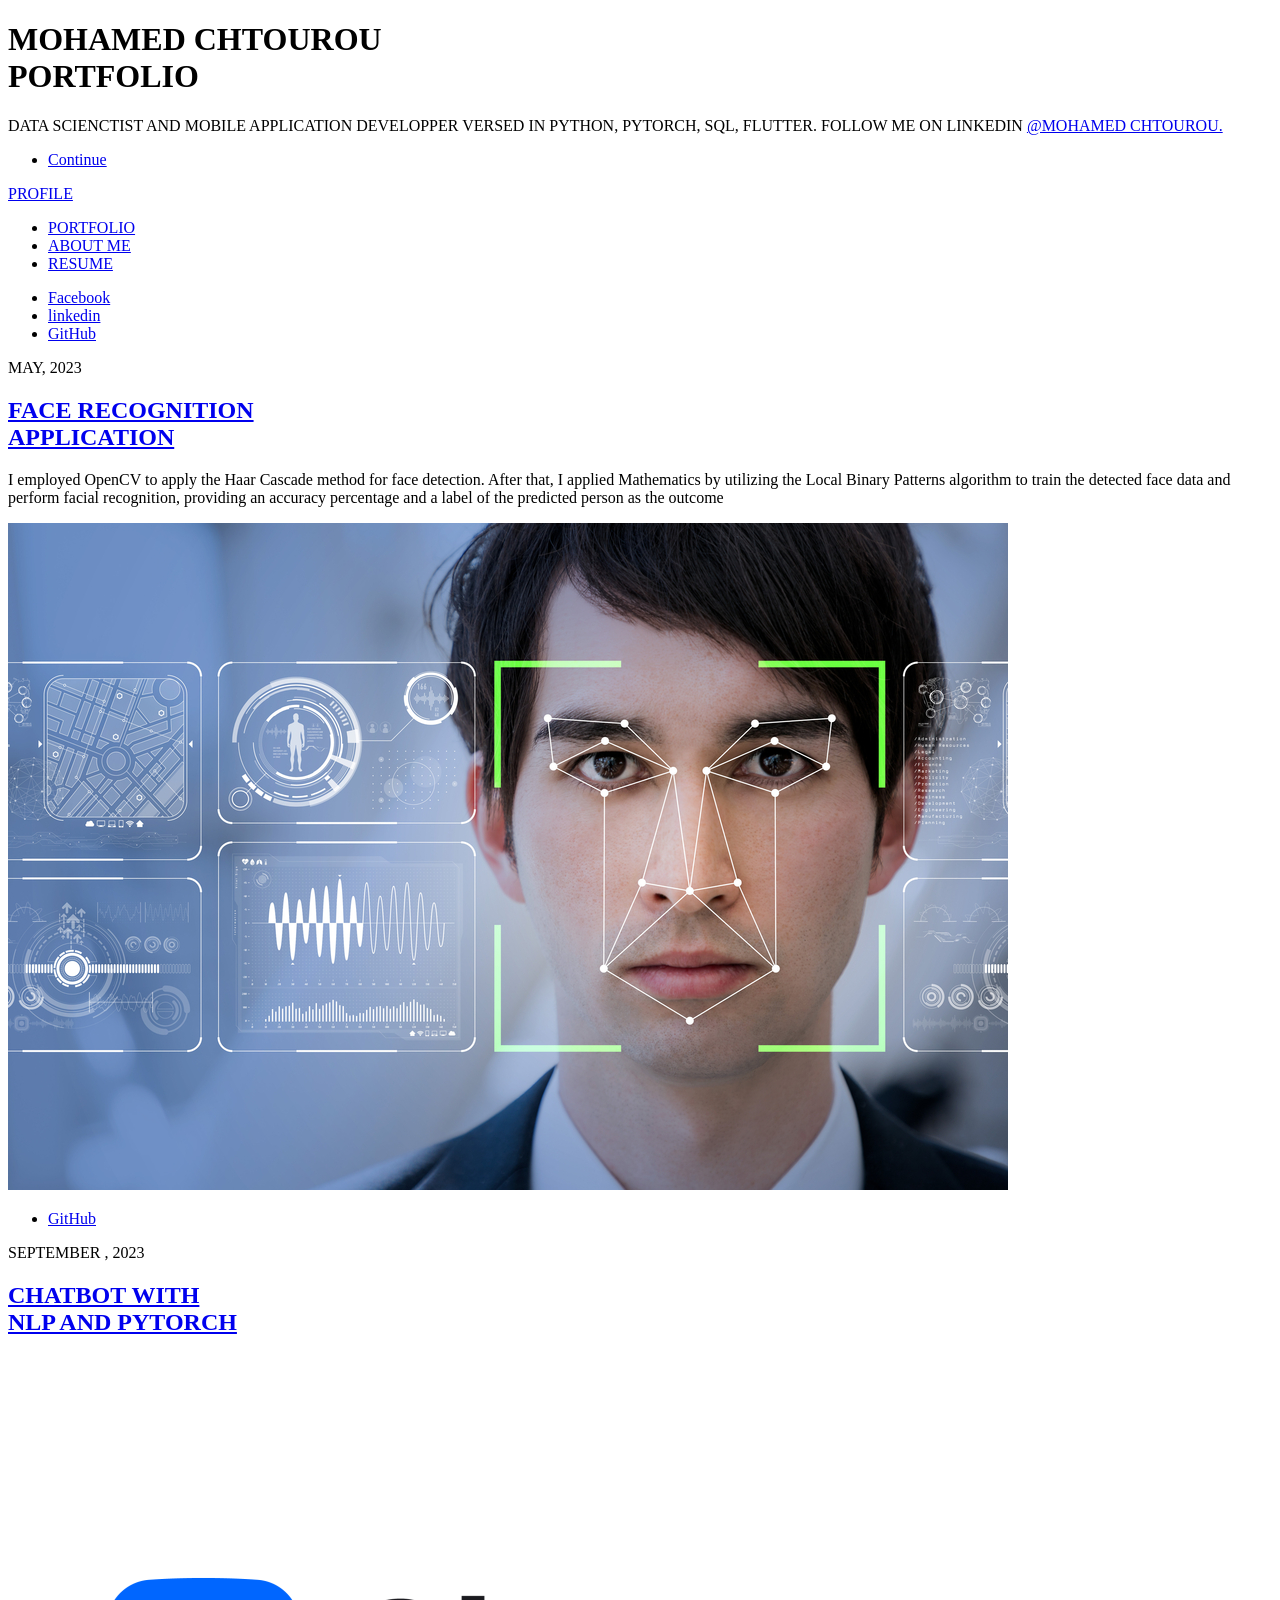
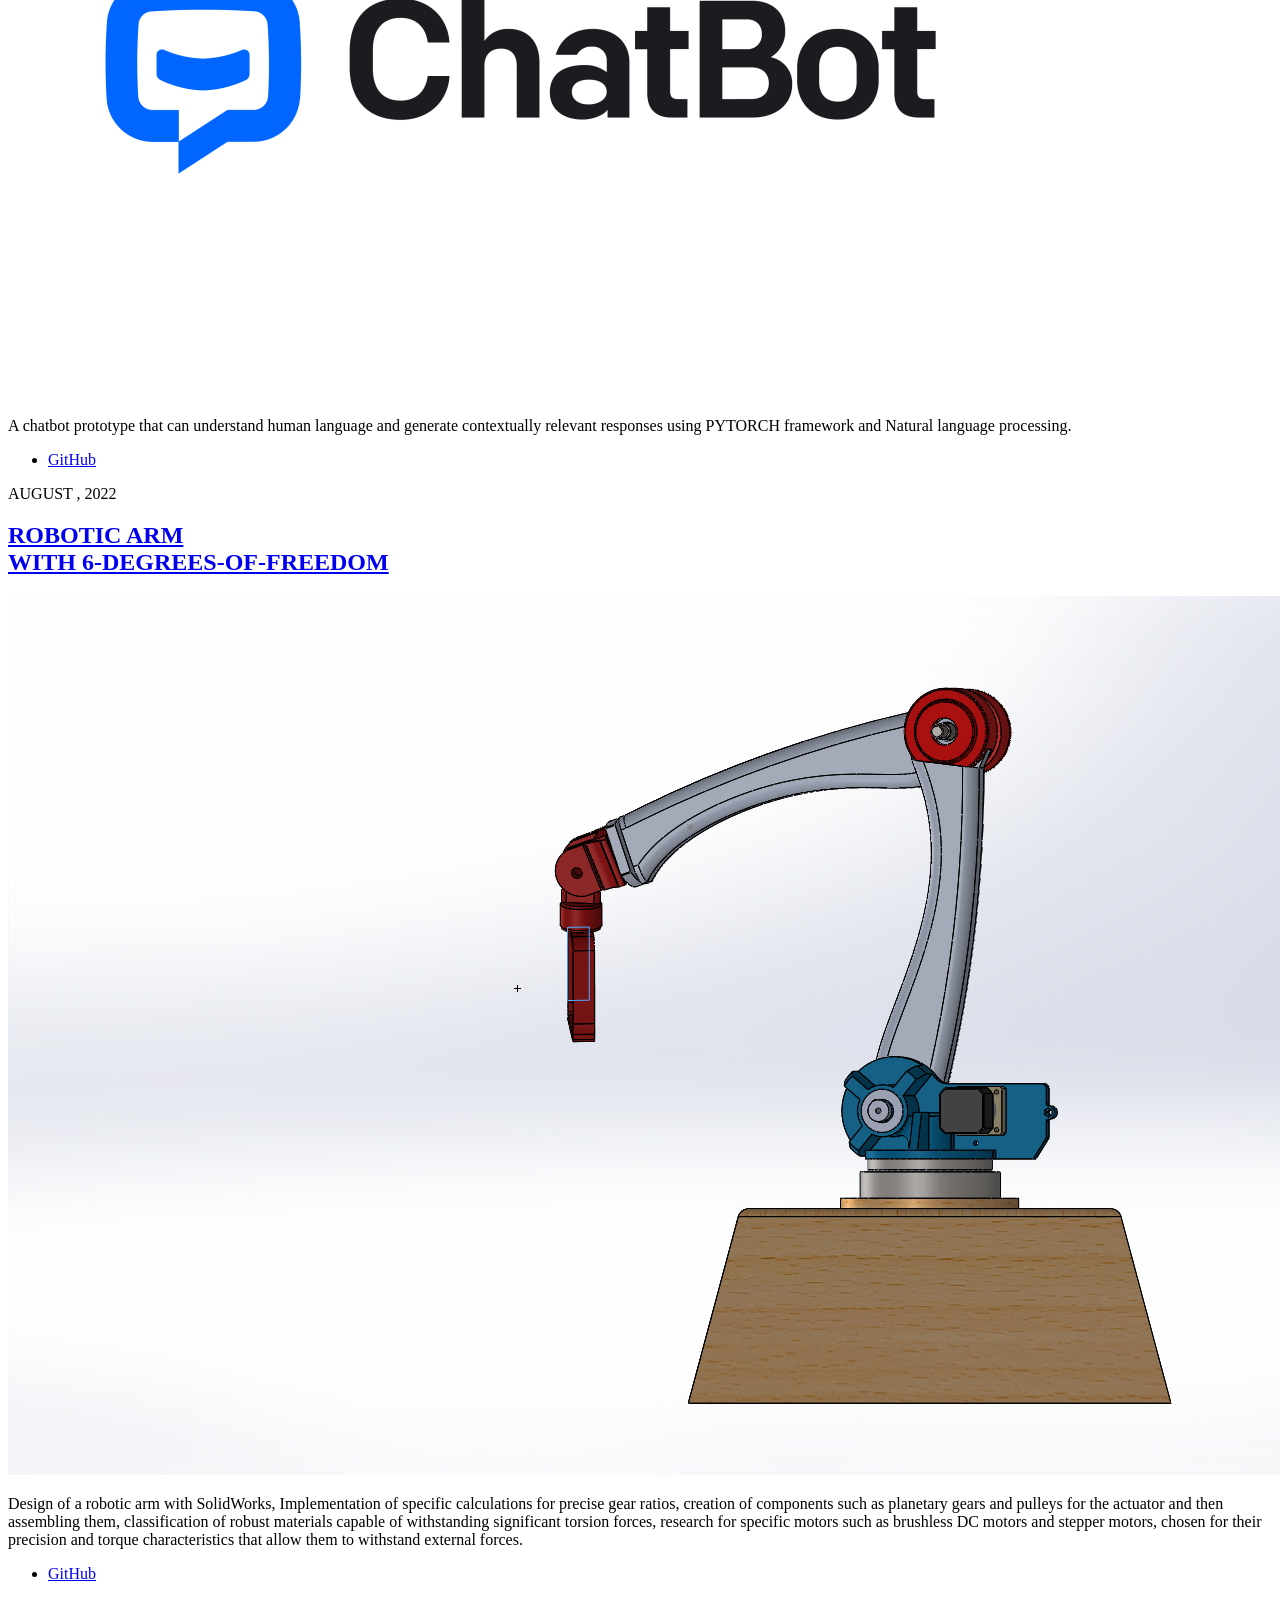
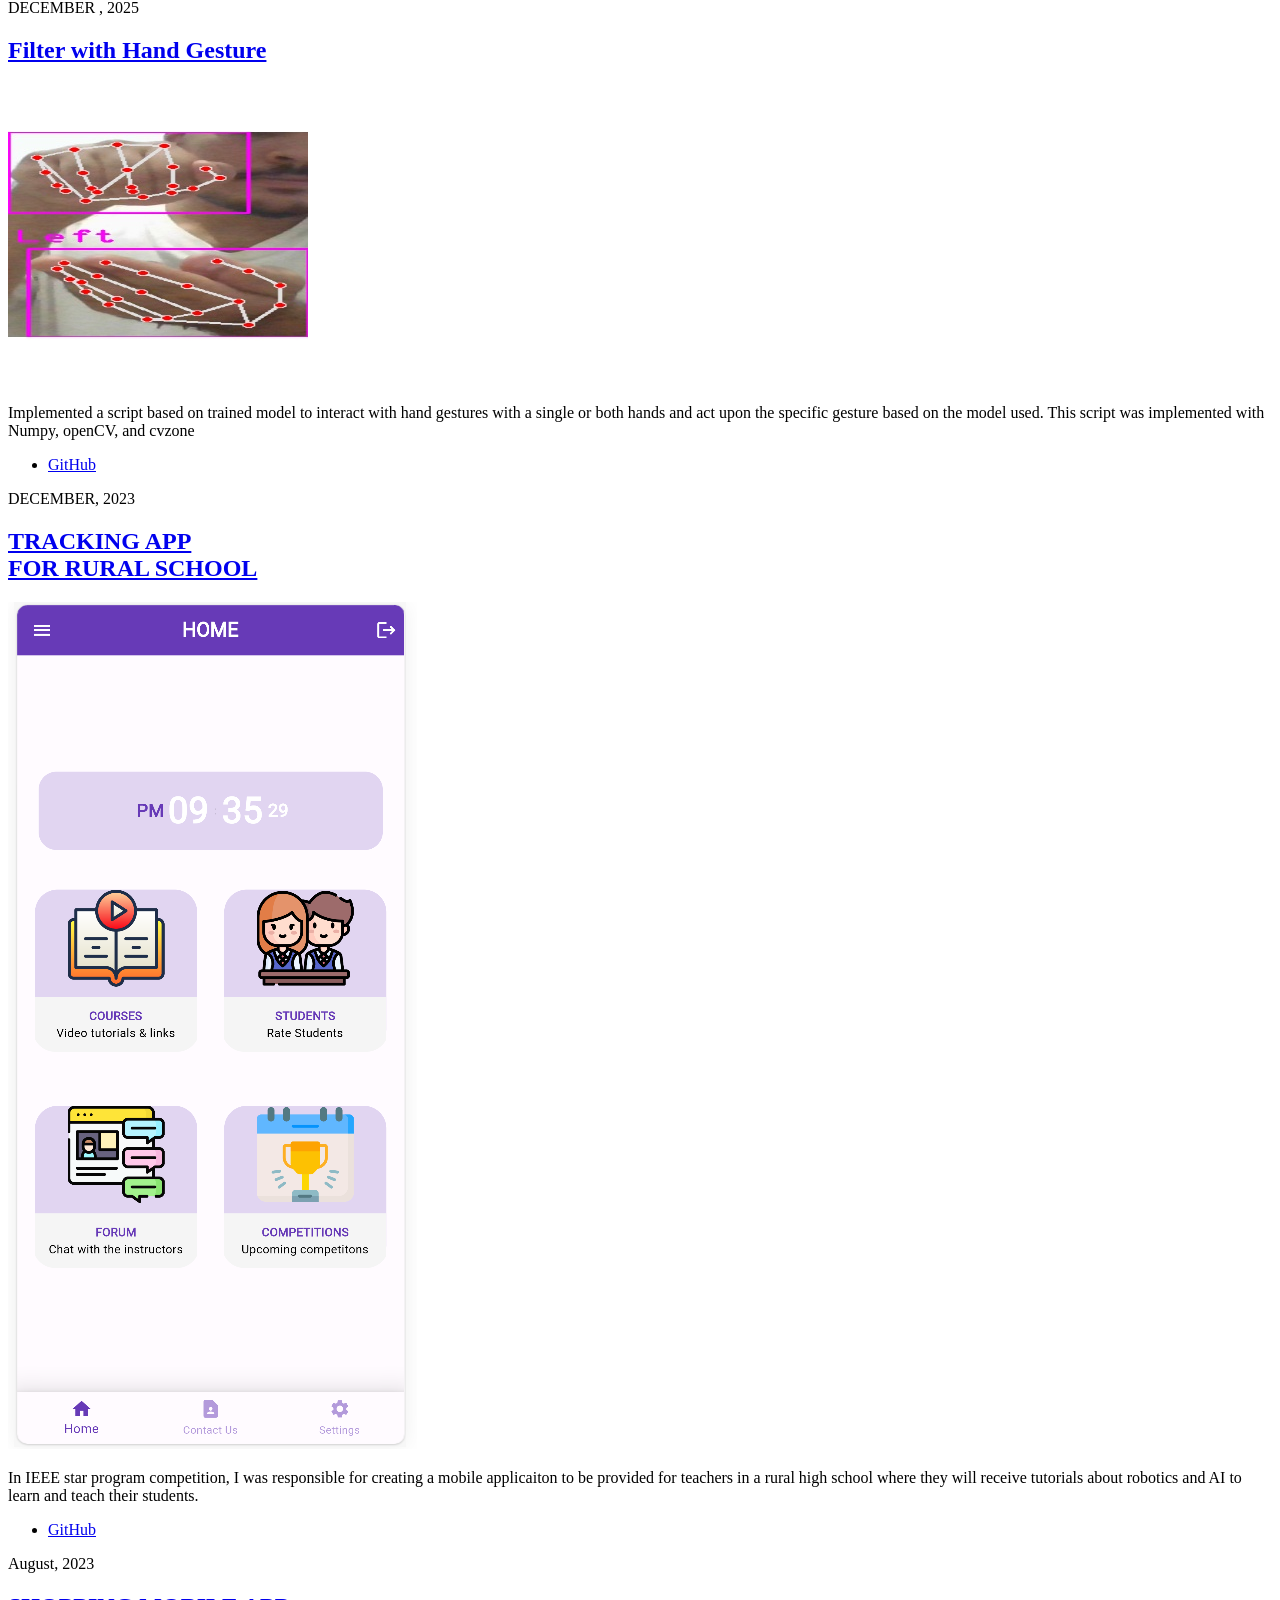
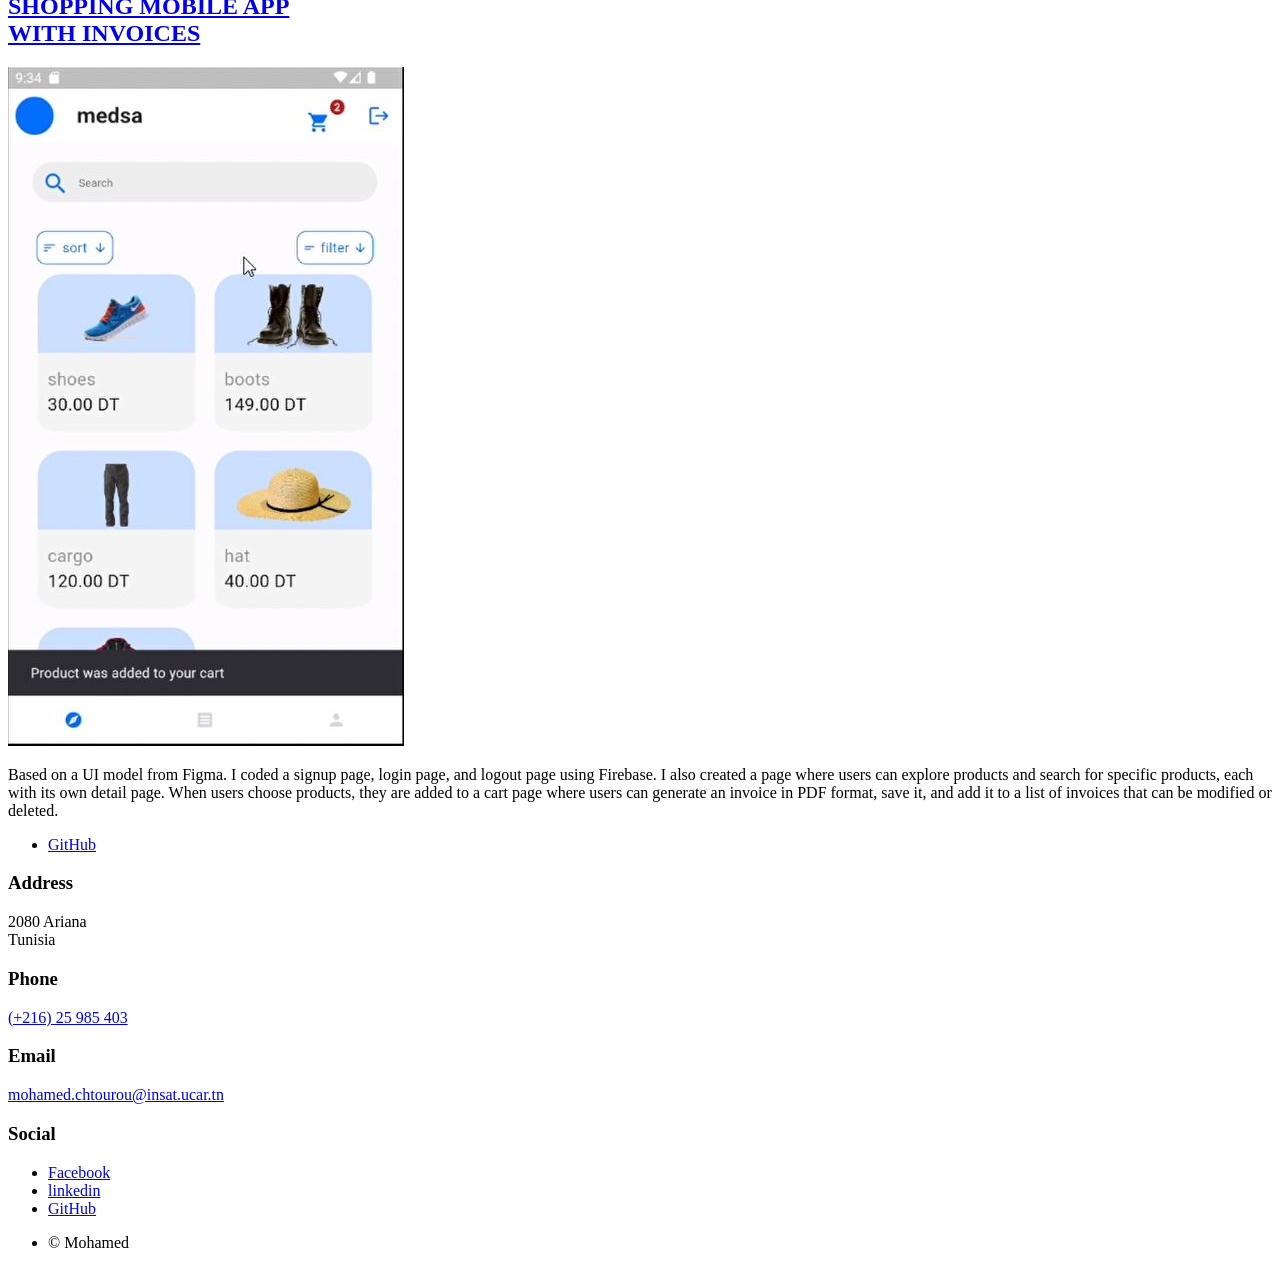
==== commit 52b7f602: "Update index.html" ====
--- a/index.html
+++ b/index.html
@@ -103,8 +103,9 @@
 										<h2><a href="#">Filter with Hand Gesture<br />
 										</a></h2>
 									</header>
-									<a href="#" class="image fit"><img src="images/pic05.jpg" alt="" /></a>
-									<p>Implemented a script based on trained model to interact with hand gestures with both hands and act upon the specific gesture based on hand gesture recognition </p>
+									<a href="#" class="image fit"><img src="images/image_1728341652.6717677.jpg" alt="" /></a>
+									<p>Implemented a script based on trained model to interact with hand gestures with a single or both hands and act upon the specific gesture based on the model used.
+									This script was implemented with Numpy, openCV, and cvzone</p>
 									<ul class="actions special">
 										<li><a href="https://github.com/medsnok7/hand_gesture" class="button">GitHub</a></li>
 									</ul>
@@ -189,3 +190,4 @@
 	</body>
 
 </html>
+
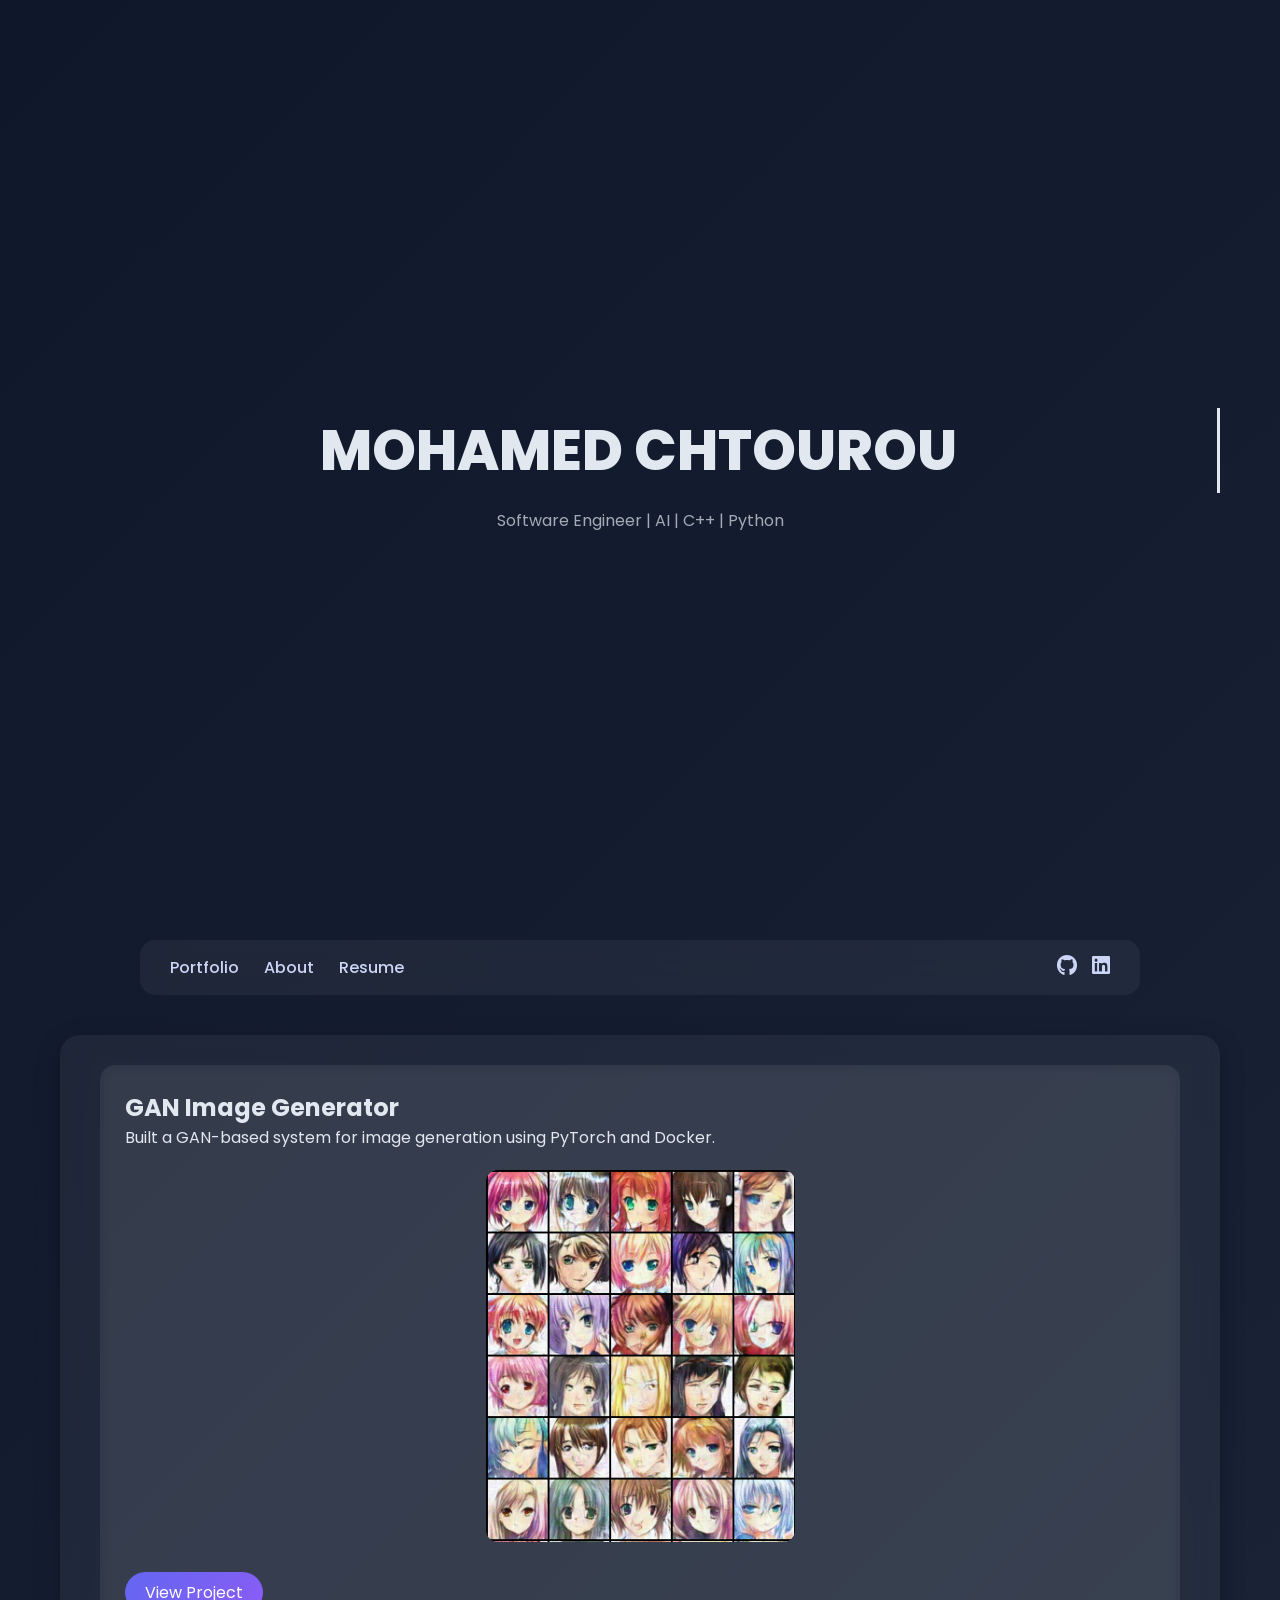
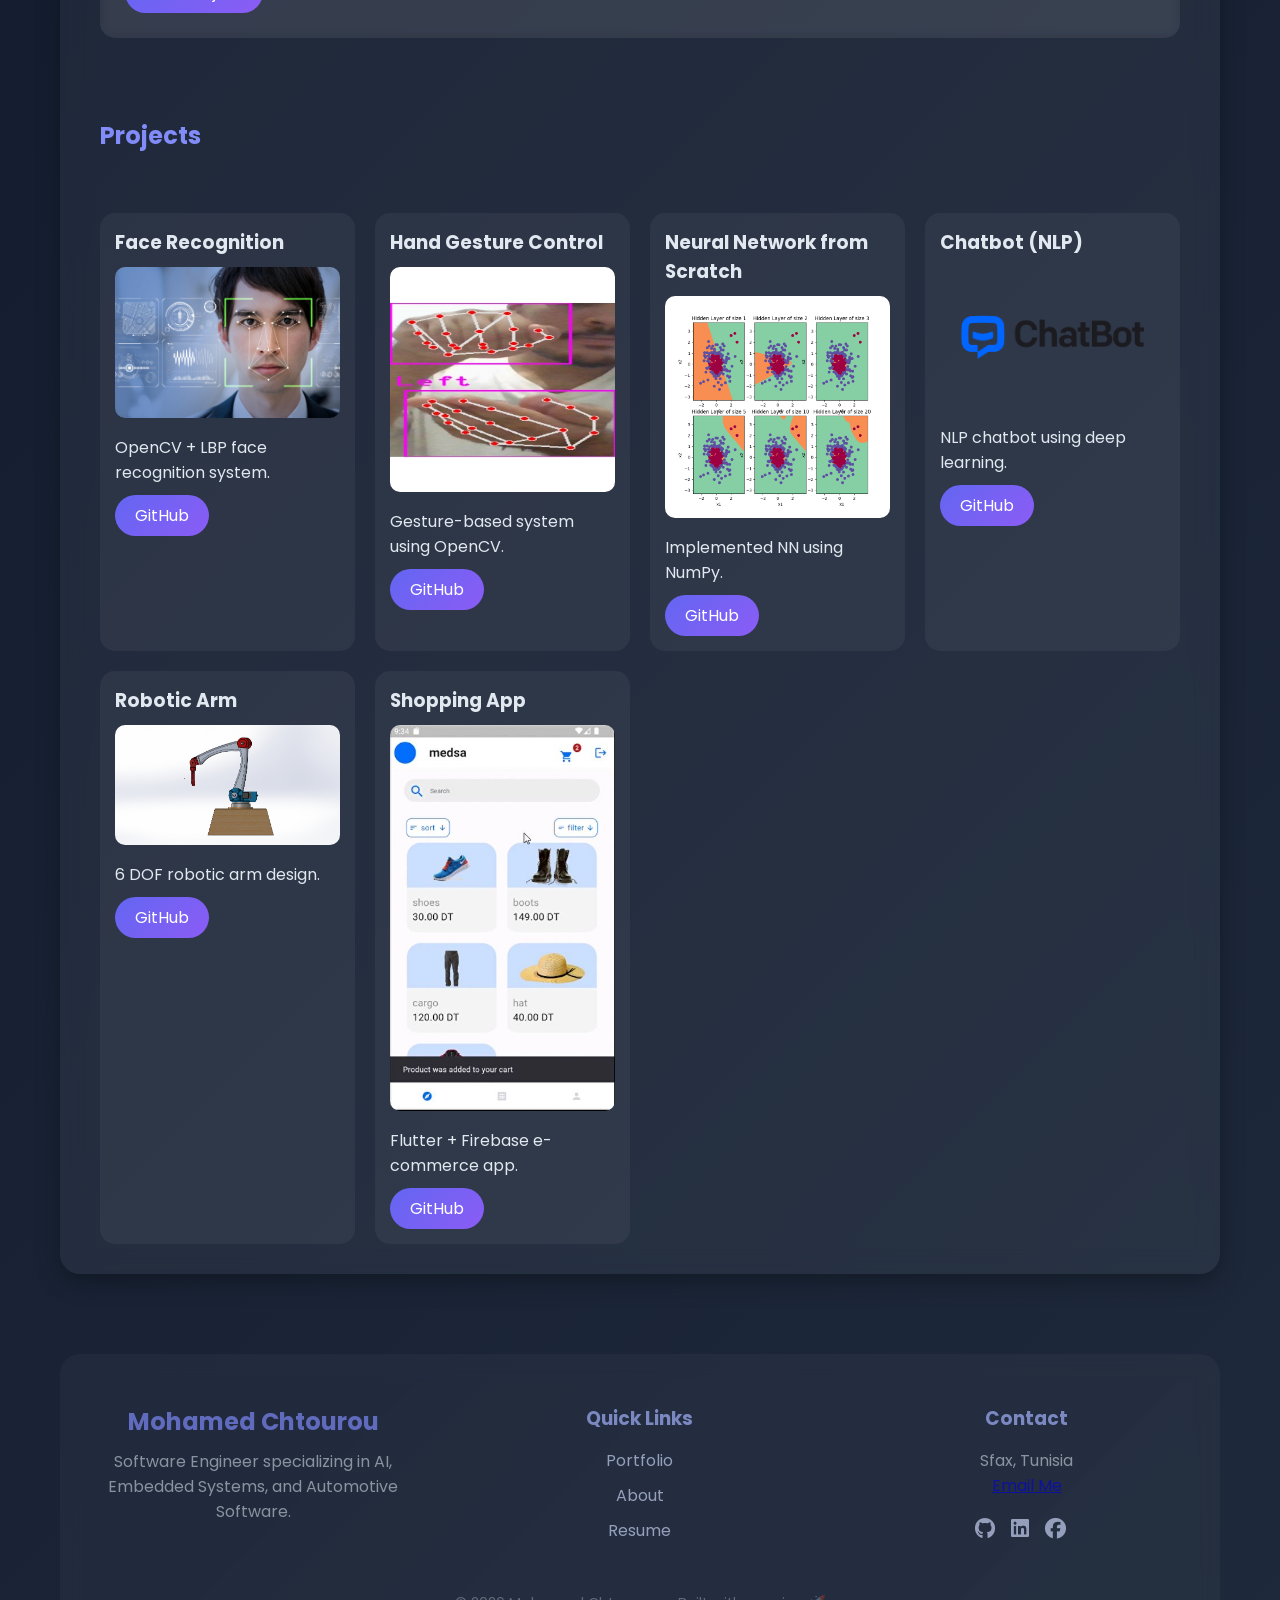
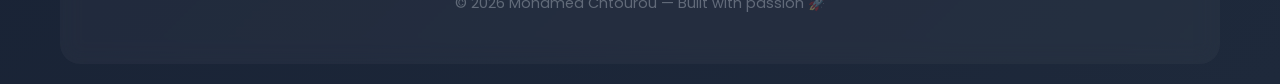
==== commit ab50bf78: "update design and portfolioé" ====
--- a/index.html
+++ b/index.html
@@ -1,193 +1,131 @@
 <!DOCTYPE HTML>
-<!--
-	Massively by HTML5 UP
-	html5up.net | @ajlkn
-	Free for personal and commercial use under the CCA 3.0 license (html5up.net/license)
--->
 <html>
-	<head>
-		<title>PORTFOLIO</title>
-		<meta charset="utf-8" />
-		<meta name="viewport" content="width=device-width, initial-scale=1, user-scalable=no" />
-		<link rel="stylesheet" href="assets/css/main.css" />
-		<noscript><link rel="stylesheet" href="assets/css/noscript.css" /></noscript>
-	</head>
-	<body class="is-preload">
+<head>
+    <title>Mohamed Chtourou Portfolio</title>
+    <meta charset="utf-8" />
+    <meta name="viewport" content="width=device-width, initial-scale=1" />
+    <link rel="stylesheet" href="assets/css/main.css" />
+	<link rel="stylesheet" href="https://cdnjs.cloudflare.com/ajax/libs/font-awesome/6.5.0/css/all.min.css">
+</head>
 
-		<!-- Wrapper -->
-			<div id="wrapper" class="fade-in">
+<body>
 
-				<!-- Intro -->
-					<div id="intro">
-						<h1>MOHAMED CHTOUROU <br />
-						PORTFOLIO</h1>
-						<p>DATA SCIENCTIST AND MOBILE APPLICATION DEVELOPPER VERSED IN PYTHON, PYTORCH, SQL, FLUTTER. 
-							FOLLOW ME ON LINKEDIN <a href="https://www.linkedin.com/in/mohamed-chtourou-61a002242/">@MOHAMED CHTOUROU.</p>
-						<ul class="actions">
-							<li><a href="#header" class="button icon solid solo fa-arrow-down scrolly">Continue</a></li>
-						</ul>
-					</div>
+<div id="wrapper">
 
-				<!-- Header -->
-					<header id="header">
-						<a href="index.html" class="logo">PROFILE</a>
-					</header>
+    <!-- INTRO -->
+    <section id="intro">
+        <h1 class="typing">MOHAMED CHTOUROU</h1>
+        <p>Software Engineer | AI | C++ | Python</p>
+    </section>
 
-				<!-- Nav -->
-					<nav id="nav">
-						<ul class="links">
-							<li class="active"><a href="index.html">PORTFOLIO</a></li>
-							<li><a href="generic.html">ABOUT ME</a></li>
-							<li><a href="images/Mohamed CHTOUROU CV.pdf">RESUME</a></li>
-						</ul>
-						<ul class="icons">
-							<li><a href="https://www.facebook.com/mohamed.chtourou.69666/" target="_blank" class="icon brands alt fa-facebook-f"><span class="label">Facebook</span></a></li>
-							<li><a href="https://www.linkedin.com/in/mohamed-chtourou-61a002242/" target="_blank" class="icon brands fa-linkedin"><span class="label">linkedin</span></a></li>
-							<li><a href="https://github.com/medsnok7" target="_blank" class="icon brands alt fa-github"><span class="label">GitHub</span></a></li>
 
-						</ul>
-					</nav>
 
-				<!-- Main -->
-					<div id="main">
+    <!-- NAV -->
+    <nav id="nav">
+        <ul class="links">
+            <li><a href="#">Portfolio</a></li>
+            <li><a href="generic.html">About</a></li>
+            <li><a href="images/Resume.pdf" target="_blank">Resume</a></li>
+        </ul>
+        <ul class="icons">
+            <li><a href="https://github.com/medsnok7" target="_blank" class="fab fa-github"></a></li>
+            <li><a href="https://www.linkedin.com/in/mohamed-chtourou-61a002242/" target="_blank" class="fab fa-linkedin"></a></li>
+        </ul>
+    </nav>
 
-						<!-- Featured Post -->
-							<article class="post featured">
-								<header class="major">
-									<span class="date">MAY, 2023</span>
-									<h2><a href="#">FACE RECOGNITION<br />
-									APPLICATION</a></h2>
-									<p>I employed OpenCV to apply the Haar Cascade method for face detection. After that, I applied Mathematics by
-										utilizing the Local Binary Patterns algorithm to train the detected face data and perform facial recognition, providing
-										an accuracy percentage and a label of the predicted person as the outcome
-										</p>
-								</header>
-								<a href="#" class="image main"><img src="images/pic01.jpg" alt="" /></a>
-								<ul class="actions special">
-									<li><a href="https://github.com/medsnok7/face-recognition" class="button large" target="_blank">GitHub</a></li>
-								</ul>
-							</article>
+    <!-- MAIN -->
+    <div id="main">
 
-						<!-- Posts -->
-							<section class="posts">
-								<article>
-									<header>
-										<span class="date">SEPTEMBER , 2023</span>
-										<h2><a href="#">CHATBOT WITH<br />
-										NLP AND PYTORCH </a></h2>
-									</header>
-									<a href="#" class="image fit"><img src="images/pic02.jpg" alt="" /></a>
-									<p>A chatbot prototype that can understand human language and generate contextually relevant responses using PYTORCH framework and Natural language processing.</p>
-									<ul class="actions special">
-										<li><a href="https://github.com/medsnok7/Pytorch-NLP-/tree/main" class="button" target="_blank">GitHub</a></li>
-									</ul>
-								</article>
-								<article>
-									<header>
-										<span class="date">AUGUST , 2022</span>
-										<h2><a href="#">ROBOTIC ARM<br />
-										WITH 6-DEGREES-OF-FREEDOM</a></h2>
-									</header>
-									<a href="#" class="image fit"><img src="images/pic05.jpg" alt="" /></a>
-									<p>Design of a robotic arm with SolidWorks, Implementation of specific calculations for precise gear ratios, creation of components such as planetary gears and
-										pulleys for the actuator and then assembling them, classification of robust materials capable of withstanding
-										significant torsion forces, research for specific motors such as brushless DC motors and stepper motors, chosen for
-										their precision and torque characteristics that allow them to withstand external forces.</p>
-									<ul class="actions special">
-										<li><a href="https://github.com/medsnok7/Robotic-Arm/tree/main" class="button">GitHub</a></li>
-									</ul>
-								</article>
-								<article>
-									<header>
-										<span class="date">DECEMBER , 2025</span>
-										<h2><a href="#">Filter with Hand Gesture<br />
-										</a></h2>
-									</header>
-									<a href="#" class="image fit"><img src="images/image_1728341652.6717677.jpg" alt="" /></a>
-									<p>Implemented a script based on trained model to interact with hand gestures with a single or both hands and act upon the specific gesture based on the model used.
-									This script was implemented with Numpy, openCV, and cvzone</p>
-									<ul class="actions special">
-										<li><a href="https://github.com/medsnok7/hand_gesture" class="button">GitHub</a></li>
-									</ul>
-								</article>
-								
-								<article>
-									<header>
-										<span class="date">DECEMBER, 2023</span>
-										<h2><a href="#">TRACKING APP<br />
-										FOR RURAL SCHOOL</a></h2>
-									</header>
-									<a href="#" class="image fit"><img src="images/pic04.jpg" alt="" /></a>
-									<p>In IEEE star program competition, I was responsible for creating a mobile applicaiton to be provided for teachers in a rural high school where they will receive tutorials about robotics and AI to learn and teach their students.</p>
-									<ul class="actions special">
-										<li><a href="https://github.com/medsnok7/WIE-project" class="button">GitHub</a></li>
-									</ul>
-								</article>
-								<article>
-									<header>
-										<span class="date">August, 2023</span>
-										<h2><a href="#">SHOPPING MOBILE APP<br />
-										WITH INVOICES</a></h2>
-									</header>
-									<a href="#" class="image fit"><img src="images/pic03.jpg" alt="" /></a>
-									<p>Based on a UI model from Figma. I coded a signup page, login page, and logout page using Firebase. I also created a
-										page where users can explore products and search for specific products, each with its own detail page. When users
-										choose products, they are added to a cart page where users can generate an invoice in PDF format, save it, and add
-										it to a list of invoices that can be modified or deleted.</p>
-									<ul class="actions special">
-										<li><a href="https://github.com/medsnok7/mobileAppCon" target="_blank" class="button">GitHub</a></li>
-									</ul>
-								</article>
-							</section>
+        <!-- FEATURED -->
+        <article class="post featured">
+            <h2>GAN Image Generator</h2>
+            <p>Built a GAN-based system for image generation using PyTorch and Docker.</p>
+            <img src="images/generated_anime_faces.png" />
+            <a href="https://github.com/medsnok7/generative_model" class="button" target="_blank">View Project</a>
+        </article>
 
-						<!-- Footer -->
-							
-					</div>
+        <!-- PROJECTS -->
+        <h2 class="section-title">Projects</h2>
 
-				<!-- Footer -->
-					<footer id="footer">
-						<section class="split contact">
-							<section class="alt">
-								<h3>Address</h3>
-								<p>2080 Ariana <br />
-								Tunisia</p>
-							</section>
-							<section>
-								<h3>Phone</h3>
-								<p><a href="#">(+216) 25 985 403</a></p>
-							</section>
-							<section>
-								<h3>Email</h3>
-								<p><a href="#">mohamed.chtourou@insat.ucar.tn</a></p>
-							</section>
-							<section>
-								<h3>Social</h3>
-								<ul class="icons alt">
-									<li><a href="https://www.facebook.com/mohamed.chtourou.69666/" target="_blank" class="icon brands alt fa-facebook-f"><span class="label">Facebook</span></a></li>
-									<li><a href="https://www.linkedin.com/in/mohamed-chtourou-61a002242/" target="_blank" class="icon brands fa-linkedin"><span class="label">linkedin</span></a></li>
-									<li><a href="https://github.com/medsnok7" target="_blank" class="icon brands alt fa-github"><span class="label">GitHub</span></a></li>
-								</ul>
-							</section>
-						</section>
-					</footer>
+        <section class="posts">
 
-				<!-- Copyright -->
-					<div id="copyright">
-						<ul><li>&copy; Mohamed</li></ul>
-					</div>
+            <article>
+                <h3>Face Recognition</h3>
+                <img src="images/pic01.jpg" />
+                <p>OpenCV + LBP face recognition system.</p>
+                <a href="https://github.com/medsnok7/face-recognition" target="_blank" class="button">GitHub</a>
+            </article>
 
-			</div>
+            <article>
+                <h3>Hand Gesture Control</h3>
+                <img src="images/image_1728341652.6717677.jpg" />
+                <p>Gesture-based system using OpenCV.</p>
+                <a href="https://github.com/medsnok7/hand_gesture" target="_blank" class="button">GitHub</a>
+            </article>
 
-		<!-- Scripts -->
-			<script src="assets/js/jquery.min.js"></script>
-			<script src="assets/js/jquery.scrollex.min.js"></script>
-			<script src="assets/js/jquery.scrolly.min.js"></script>
-			<script src="assets/js/browser.min.js"></script>
-			<script src="assets/js/breakpoints.min.js"></script>
-			<script src="assets/js/util.js"></script>
-			<script src="assets/js/main.js"></script>
+            <article>
+                <h3>Neural Network from Scratch</h3>
+                <img src="images/cluster_model.png" />
+                <p>Implemented NN using NumPy.</p>
+                <a href="https://github.com/medsnok7/custom_cluster_model" class="button">GitHub</a>
+            </article>
 
-	</body>
+            <article>
+                <h3>Chatbot (NLP)</h3>
+                <img src="images/pic02.jpg" />
+                <p>NLP chatbot using deep learning.</p>
+                <a href="https://github.com/medsnok7/Pytorch-NLP-" target="_blank" class="button">GitHub</a>
+            </article>
 
-</html>
+            <article>
+                <h3>Robotic Arm</h3>
+                <img src="images/pic05.jpg" />
+                <p>6 DOF robotic arm design.</p>
+                <a href="https://github.com/medsnok7/Robotic-Arm" target="_blank" class="button">GitHub</a>
+            </article>
 
+            <article>
+                <h3>Shopping App</h3>
+                <img src="images/pic03.jpg" />
+                <p>Flutter + Firebase e-commerce app.</p>
+                <a href="https://github.com/medsnok7/mobileAppCon" target="_blank" class="button">GitHub</a>
+            </article>
+
+        </section>
+    </div>
+
+    <!-- FOOTER -->
+<!-- Footer -->
+        <footer id="footer">
+            <div class="footer-container">
+                <div class="footer-about">
+                    <h2>Mohamed Chtourou</h2>
+                    <p>Software Engineer specializing in AI, Embedded Systems, and Automotive Software.</p>
+                </div>
+                <div class="footer-links">
+                    <h3>Quick Links</h3>
+                    <ul>
+                        <li><a href="#portfolio">Portfolio</a></li>
+                        <li><a href="#about">About</a></li>
+                        <li><a href="#resume">Resume</a></li>
+                    </ul>
+                </div>
+                <div class="footer-contact">
+                    <h3>Contact</h3>
+                    <p>Sfax, Tunisia</p>
+                    <p><a href="mailto:mohamed.chtourou@insat.ucar.tn">Email Me</a></p>
+                    <div class="socials">
+                        <a href="https://github.com/medsnok7" target="_blank"><i class="fa-brands fa-github"></i></a>
+                        <a href="https://www.linkedin.com/in/mohamed-chtourou-61a002242/" target="_blank"><i class="fa-brands fa-linkedin"></i></a>
+                        <a href="https://www.facebook.com/mohamed.chtourou.69666/" target="_blank"><i class="fa-brands fa-facebook"></i></a>
+                    </div>
+                </div>
+            </div>
+            <div class="footer-bottom">
+                <p>© 2026 Mohamed Chtourou — Built with passion 🚀</p>
+            </div>
+        </footer>
+</div>
+
+</body>
+</html>
--- a/assets/css/main.css
+++ b/assets/css/main.css
@@ -1,4689 +1,365 @@
-@import url(fontawesome-all.min.css);
-@import url("https://fonts.googleapis.com/css?family=Merriweather:300,700,300italic,700italic|Source+Sans+Pro:900");
-
-/*
-	Massively by HTML5 UP
-	html5up.net | @ajlkn
-	Free for personal and commercial use under the CCA 3.0 license (html5up.net/license)
-*/
-
-html, body, div, span, applet, object,
-iframe, h1, h2, h3, h4, h5, h6, p, blockquote,
-pre, a, abbr, acronym, address, big, cite,
-code, del, dfn, em, img, ins, kbd, q, s, samp,
-small, strike, strong, sub, sup, tt, var, b,
-u, i, center, dl, dt, dd, ol, ul, li, fieldset,
-form, label, legend, table, caption, tbody,
-tfoot, thead, tr, th, td, article, aside,
-canvas, details, embed, figure, figcaption,
-footer, header, hgroup, menu, nav, output, ruby,
-section, summary, time, mark, audio, video {
-	margin: 0;
-	padding: 0;
-	border: 0;
-	font-size: 100%;
-	font: inherit;
-	vertical-align: baseline;}
-
-article, aside, details, figcaption, figure,
-footer, header, hgroup, menu, nav, section {
-	display: block;}
+@import url('https://fonts.googleapis.com/css2?family=Poppins:wght@300;400;600;800&display=swap');
+
+* {
+    margin: 0;
+    padding: 0;
+    box-sizing: border-box;
+}
 
 body {
-	line-height: 1;
-}
-
-ol, ul {
-	list-style: none;
-}
-
-blockquote, q {
-	quotes: none;
-}
-
-	blockquote:before, blockquote:after, q:before, q:after {
-		content: '';
-		content: none;
-	}
-
-table {
-	border-collapse: collapse;
-	border-spacing: 0;
-}
-
-body {
-	-webkit-text-size-adjust: none;
-}
-
-mark {
-	background-color: transparent;
-	color: inherit;
-}
-
-input::-moz-focus-inner {
-	border: 0;
-	padding: 0;
-}
-
-input, select, textarea {
-	-moz-appearance: none;
-	-webkit-appearance: none;
-	-ms-appearance: none;
-	appearance: none;
-}
-
-/* Basic */
-
-	@-ms-viewport {
-		width: device-width;
-	}
-
-	body {
-		-ms-overflow-style: scrollbar;
-	}
-
-	@media screen and (max-width: 480px) {
-
-		html, body {
-			min-width: 320px;
-		}
-
-	}
-
-	html {
-		box-sizing: border-box;
-	}
-
-	*, *:before, *:after {
-		box-sizing: inherit;
-	}
-
-	body {
-		background-color: #1e252d;
-	}
-
-		body.is-preload *, body.is-preload *:before, body.is-preload *:after {
-			-moz-animation: none !important;
-			-webkit-animation: none !important;
-			-ms-animation: none !important;
-			animation: none !important;
-			-moz-transition: none !important;
-			-webkit-transition: none !important;
-			-ms-transition: none !important;
-			transition: none !important;
-		}
-
-/* Type */
-
-	html {
-		font-size: 16pt;
-	}
-
-		@media screen and (max-width: 1680px) {
-
-			html {
-				font-size: 12pt;
-			}
-
-		}
-
-		@media screen and (max-width: 1280px) {
-
-			html {
-				font-size: 11pt;
-			}
-
-		}
-
-		@media screen and (max-width: 360px) {
-
-			html {
-				font-size: 10pt;
-			}
-
-		}
-
-	body {
-		color: #212931;
-	}
-
-	body, input, select, textarea {
-		font-family: "Merriweather", Georgia, serif;
-		font-weight: 300;
-		font-size: 1rem;
-		line-height: 2.375;
-	}
-
-	a {
-		-moz-transition: color 0.2s ease-in-out, background-color 0.2s ease-in-out, border-color 0.2s ease-in-out, box-shadow 0.2s ease-in-out;
-		-webkit-transition: color 0.2s ease-in-out, background-color 0.2s ease-in-out, border-color 0.2s ease-in-out, box-shadow 0.2s ease-in-out;
-		-ms-transition: color 0.2s ease-in-out, background-color 0.2s ease-in-out, border-color 0.2s ease-in-out, box-shadow 0.2s ease-in-out;
-		transition: color 0.2s ease-in-out, background-color 0.2s ease-in-out, border-color 0.2s ease-in-out, box-shadow 0.2s ease-in-out;
-		border-bottom: dotted 1px;
-		text-decoration: none;
-	}
-
-		a:hover {
-			border-bottom-color: transparent;
-		}
-
-	strong, b {
-		font-weight: 600;
-	}
-
-	em, i {
-		font-style: italic;
-	}
-
-	p {
-		text-align: justify;
-		margin: 0 0 2rem 0;
-	}
-
-	h1, h2, h3, h4, h5, h6 {
-		font-family: "Source Sans Pro", Helvetica, sans-serif;
-		font-weight: 900;
-		line-height: 1.5;
-		letter-spacing: 0.075em;
-		text-transform: uppercase;
-		margin: 0 0 1rem 0;
-	}
-
-		h1 a, h2 a, h3 a, h4 a, h5 a, h6 a {
-			border-bottom: 0;
-			color: inherit;
-			text-decoration: none;
-		}
-
-	h1 {
-		font-size: 4rem;
-		line-height: 1.1;
-		margin: 0 0 2rem 0;
-	}
-
-	h2 {
-		font-size: 1.75rem;
-		line-height: 1.3;
-		margin: 0 0 1.5rem 0;
-	}
-
-	h3 {
-		font-size: 1.25rem;
-		margin: 0 0 1.5rem 0;
-	}
-
-	h4 {
-		font-size: 1rem;
-	}
-
-	h5 {
-		font-size: 0.9rem;
-	}
-
-	h6 {
-		font-size: 0.8rem;
-	}
-
-	sub {
-		font-size: 0.8rem;
-		position: relative;
-		top: 0.5rem;
-	}
-
-	sup {
-		font-size: 0.8rem;
-		position: relative;
-		top: -0.5rem;
-	}
-
-	blockquote {
-		border-left: solid 4px;
-		font-style: italic;
-		margin: 0 0 2rem 0;
-		padding: 0.5rem 0 0.5rem 2rem;
-	}
-
-	code {
-		border: solid 2px;
-		font-family: "Courier New", monospace;
-		font-size: 0.9rem;
-		margin: 0 0.25rem;
-		padding: 0.25rem 0.65rem;
-	}
-
-	pre {
-		-webkit-overflow-scrolling: touch;
-		font-family: "Courier New", monospace;
-		font-size: 0.9rem;
-		margin: 0 0 2rem 0;
-	}
-
-		pre code {
-			display: block;
-			line-height: 1.75;
-			padding: 1rem 1.5rem;
-			overflow-x: auto;
-		}
-
-	hr {
-		border: 0;
-		border-bottom: solid 2px;
-		margin: 3rem 0;
-	}
-
-		hr.major {
-			margin: 5rem 0;
-		}
-
-	.align-left {
-		text-align: left;
-	}
-
-	.align-center {
-		text-align: center;
-	}
-
-	.align-right {
-		text-align: right;
-	}
-
-	input, select, textarea {
-		color: #212931;
-	}
-
-	a {
-		color: #212931;
-		border-bottom-color: rgba(33, 41, 49, 0.5);
-	}
-
-		a:hover {
-			border-bottom-color: transparent;
-			color: #18bfef !important;
-		}
-
-	strong, b {
-		color: #212931;
-	}
-
-	h1, h2, h3, h4, h5, h6 {
-		color: #212931;
-	}
-
-	blockquote {
-		border-left-color: #eeeeee;
-	}
-
-	code {
-		background: rgba(220, 220, 220, 0.25);
-		border-color: #eeeeee;
-	}
-
-	hr {
-		border-bottom-color: #eeeeee;
-	}
-
-/* Row */
-
-	.row {
-		display: flex;
-		flex-wrap: wrap;
-		box-sizing: border-box;
-		align-items: stretch;
-	}
-
-		.row > * {
-			box-sizing: border-box;
-		}
-
-		.row.gtr-uniform > * > :last-child {
-			margin-bottom: 0;
-		}
-
-		.row.aln-left {
-			justify-content: flex-start;
-		}
-
-		.row.aln-center {
-			justify-content: center;
-		}
-
-		.row.aln-right {
-			justify-content: flex-end;
-		}
-
-		.row.aln-top {
-			align-items: flex-start;
-		}
-
-		.row.aln-middle {
-			align-items: center;
-		}
-
-		.row.aln-bottom {
-			align-items: flex-end;
-		}
-
-		.row > .imp {
-			order: -1;
-		}
-
-		.row > .col-1 {
-			width: 8.33333%;
-		}
-
-		.row > .off-1 {
-			margin-left: 8.33333%;
-		}
-
-		.row > .col-2 {
-			width: 16.66667%;
-		}
-
-		.row > .off-2 {
-			margin-left: 16.66667%;
-		}
-
-		.row > .col-3 {
-			width: 25%;
-		}
-
-		.row > .off-3 {
-			margin-left: 25%;
-		}
-
-		.row > .col-4 {
-			width: 33.33333%;
-		}
-
-		.row > .off-4 {
-			margin-left: 33.33333%;
-		}
-
-		.row > .col-5 {
-			width: 41.66667%;
-		}
-
-		.row > .off-5 {
-			margin-left: 41.66667%;
-		}
-
-		.row > .col-6 {
-			width: 50%;
-		}
-
-		.row > .off-6 {
-			margin-left: 50%;
-		}
-
-		.row > .col-7 {
-			width: 58.33333%;
-		}
-
-		.row > .off-7 {
-			margin-left: 58.33333%;
-		}
-
-		.row > .col-8 {
-			width: 66.66667%;
-		}
-
-		.row > .off-8 {
-			margin-left: 66.66667%;
-		}
-
-		.row > .col-9 {
-			width: 75%;
-		}
-
-		.row > .off-9 {
-			margin-left: 75%;
-		}
-
-		.row > .col-10 {
-			width: 83.33333%;
-		}
-
-		.row > .off-10 {
-			margin-left: 83.33333%;
-		}
-
-		.row > .col-11 {
-			width: 91.66667%;
-		}
-
-		.row > .off-11 {
-			margin-left: 91.66667%;
-		}
-
-		.row > .col-12 {
-			width: 100%;
-		}
-
-		.row > .off-12 {
-			margin-left: 100%;
-		}
-
-		.row.gtr-0 {
-			margin-top: 0;
-			margin-left: 0rem;
-		}
-
-			.row.gtr-0 > * {
-				padding: 0 0 0 0rem;
-			}
-
-			.row.gtr-0.gtr-uniform {
-				margin-top: 0rem;
-			}
-
-				.row.gtr-0.gtr-uniform > * {
-					padding-top: 0rem;
-				}
-
-		.row.gtr-25 {
-			margin-top: 0;
-			margin-left: -0.375rem;
-		}
-
-			.row.gtr-25 > * {
-				padding: 0 0 0 0.375rem;
-			}
-
-			.row.gtr-25.gtr-uniform {
-				margin-top: -0.375rem;
-			}
-
-				.row.gtr-25.gtr-uniform > * {
-					padding-top: 0.375rem;
-				}
-
-		.row.gtr-50 {
-			margin-top: 0;
-			margin-left: -0.75rem;
-		}
-
-			.row.gtr-50 > * {
-				padding: 0 0 0 0.75rem;
-			}
-
-			.row.gtr-50.gtr-uniform {
-				margin-top: -0.75rem;
-			}
-
-				.row.gtr-50.gtr-uniform > * {
-					padding-top: 0.75rem;
-				}
-
-		.row {
-			margin-top: 0;
-			margin-left: -1.5rem;
-		}
-
-			.row > * {
-				padding: 0 0 0 1.5rem;
-			}
-
-			.row.gtr-uniform {
-				margin-top: -1.5rem;
-			}
-
-				.row.gtr-uniform > * {
-					padding-top: 1.5rem;
-				}
-
-		.row.gtr-150 {
-			margin-top: 0;
-			margin-left: -2.25rem;
-		}
-
-			.row.gtr-150 > * {
-				padding: 0 0 0 2.25rem;
-			}
-
-			.row.gtr-150.gtr-uniform {
-				margin-top: -2.25rem;
-			}
-
-				.row.gtr-150.gtr-uniform > * {
-					padding-top: 2.25rem;
-				}
-
-		.row.gtr-200 {
-			margin-top: 0;
-			margin-left: -3rem;
-		}
-
-			.row.gtr-200 > * {
-				padding: 0 0 0 3rem;
-			}
-
-			.row.gtr-200.gtr-uniform {
-				margin-top: -3rem;
-			}
-
-				.row.gtr-200.gtr-uniform > * {
-					padding-top: 3rem;
-				}
-
-		@media screen and (max-width: 1680px) {
-
-			.row {
-				display: flex;
-				flex-wrap: wrap;
-				box-sizing: border-box;
-				align-items: stretch;
-			}
-
-				.row > * {
-					box-sizing: border-box;
-				}
-
-				.row.gtr-uniform > * > :last-child {
-					margin-bottom: 0;
-				}
-
-				.row.aln-left {
-					justify-content: flex-start;
-				}
-
-				.row.aln-center {
-					justify-content: center;
-				}
-
-				.row.aln-right {
-					justify-content: flex-end;
-				}
-
-				.row.aln-top {
-					align-items: flex-start;
-				}
-
-				.row.aln-middle {
-					align-items: center;
-				}
-
-				.row.aln-bottom {
-					align-items: flex-end;
-				}
-
-				.row > .imp-xlarge {
-					order: -1;
-				}
-
-				.row > .col-1-xlarge {
-					width: 8.33333%;
-				}
-
-				.row > .off-1-xlarge {
-					margin-left: 8.33333%;
-				}
-
-				.row > .col-2-xlarge {
-					width: 16.66667%;
-				}
-
-				.row > .off-2-xlarge {
-					margin-left: 16.66667%;
-				}
-
-				.row > .col-3-xlarge {
-					width: 25%;
-				}
-
-				.row > .off-3-xlarge {
-					margin-left: 25%;
-				}
-
-				.row > .col-4-xlarge {
-					width: 33.33333%;
-				}
-
-				.row > .off-4-xlarge {
-					margin-left: 33.33333%;
-				}
-
-				.row > .col-5-xlarge {
-					width: 41.66667%;
-				}
-
-				.row > .off-5-xlarge {
-					margin-left: 41.66667%;
-				}
-
-				.row > .col-6-xlarge {
-					width: 50%;
-				}
-
-				.row > .off-6-xlarge {
-					margin-left: 50%;
-				}
-
-				.row > .col-7-xlarge {
-					width: 58.33333%;
-				}
-
-				.row > .off-7-xlarge {
-					margin-left: 58.33333%;
-				}
-
-				.row > .col-8-xlarge {
-					width: 66.66667%;
-				}
-
-				.row > .off-8-xlarge {
-					margin-left: 66.66667%;
-				}
-
-				.row > .col-9-xlarge {
-					width: 75%;
-				}
-
-				.row > .off-9-xlarge {
-					margin-left: 75%;
-				}
-
-				.row > .col-10-xlarge {
-					width: 83.33333%;
-				}
-
-				.row > .off-10-xlarge {
-					margin-left: 83.33333%;
-				}
-
-				.row > .col-11-xlarge {
-					width: 91.66667%;
-				}
-
-				.row > .off-11-xlarge {
-					margin-left: 91.66667%;
-				}
-
-				.row > .col-12-xlarge {
-					width: 100%;
-				}
-
-				.row > .off-12-xlarge {
-					margin-left: 100%;
-				}
-
-				.row.gtr-0 {
-					margin-top: 0;
-					margin-left: 0rem;
-				}
-
-					.row.gtr-0 > * {
-						padding: 0 0 0 0rem;
-					}
-
-					.row.gtr-0.gtr-uniform {
-						margin-top: 0rem;
-					}
-
-						.row.gtr-0.gtr-uniform > * {
-							padding-top: 0rem;
-						}
-
-				.row.gtr-25 {
-					margin-top: 0;
-					margin-left: -0.375rem;
-				}
-
-					.row.gtr-25 > * {
-						padding: 0 0 0 0.375rem;
-					}
-
-					.row.gtr-25.gtr-uniform {
-						margin-top: -0.375rem;
-					}
-
-						.row.gtr-25.gtr-uniform > * {
-							padding-top: 0.375rem;
-						}
-
-				.row.gtr-50 {
-					margin-top: 0;
-					margin-left: -0.75rem;
-				}
-
-					.row.gtr-50 > * {
-						padding: 0 0 0 0.75rem;
-					}
-
-					.row.gtr-50.gtr-uniform {
-						margin-top: -0.75rem;
-					}
-
-						.row.gtr-50.gtr-uniform > * {
-							padding-top: 0.75rem;
-						}
-
-				.row {
-					margin-top: 0;
-					margin-left: -1.5rem;
-				}
-
-					.row > * {
-						padding: 0 0 0 1.5rem;
-					}
-
-					.row.gtr-uniform {
-						margin-top: -1.5rem;
-					}
-
-						.row.gtr-uniform > * {
-							padding-top: 1.5rem;
-						}
-
-				.row.gtr-150 {
-					margin-top: 0;
-					margin-left: -2.25rem;
-				}
-
-					.row.gtr-150 > * {
-						padding: 0 0 0 2.25rem;
-					}
-
-					.row.gtr-150.gtr-uniform {
-						margin-top: -2.25rem;
-					}
-
-						.row.gtr-150.gtr-uniform > * {
-							padding-top: 2.25rem;
-						}
-
-				.row.gtr-200 {
-					margin-top: 0;
-					margin-left: -3rem;
-				}
-
-					.row.gtr-200 > * {
-						padding: 0 0 0 3rem;
-					}
-
-					.row.gtr-200.gtr-uniform {
-						margin-top: -3rem;
-					}
-
-						.row.gtr-200.gtr-uniform > * {
-							padding-top: 3rem;
-						}
-
-		}
-
-		@media screen and (max-width: 1280px) {
-
-			.row {
-				display: flex;
-				flex-wrap: wrap;
-				box-sizing: border-box;
-				align-items: stretch;
-			}
-
-				.row > * {
-					box-sizing: border-box;
-				}
-
-				.row.gtr-uniform > * > :last-child {
-					margin-bottom: 0;
-				}
-
-				.row.aln-left {
-					justify-content: flex-start;
-				}
-
-				.row.aln-center {
-					justify-content: center;
-				}
-
-				.row.aln-right {
-					justify-content: flex-end;
-				}
-
-				.row.aln-top {
-					align-items: flex-start;
-				}
-
-				.row.aln-middle {
-					align-items: center;
-				}
-
-				.row.aln-bottom {
-					align-items: flex-end;
-				}
-
-				.row > .imp-large {
-					order: -1;
-				}
-
-				.row > .col-1-large {
-					width: 8.33333%;
-				}
-
-				.row > .off-1-large {
-					margin-left: 8.33333%;
-				}
-
-				.row > .col-2-large {
-					width: 16.66667%;
-				}
-
-				.row > .off-2-large {
-					margin-left: 16.66667%;
-				}
-
-				.row > .col-3-large {
-					width: 25%;
-				}
-
-				.row > .off-3-large {
-					margin-left: 25%;
-				}
-
-				.row > .col-4-large {
-					width: 33.33333%;
-				}
-
-				.row > .off-4-large {
-					margin-left: 33.33333%;
-				}
-
-				.row > .col-5-large {
-					width: 41.66667%;
-				}
-
-				.row > .off-5-large {
-					margin-left: 41.66667%;
-				}
-
-				.row > .col-6-large {
-					width: 50%;
-				}
-
-				.row > .off-6-large {
-					margin-left: 50%;
-				}
-
-				.row > .col-7-large {
-					width: 58.33333%;
-				}
-
-				.row > .off-7-large {
-					margin-left: 58.33333%;
-				}
-
-				.row > .col-8-large {
-					width: 66.66667%;
-				}
-
-				.row > .off-8-large {
-					margin-left: 66.66667%;
-				}
-
-				.row > .col-9-large {
-					width: 75%;
-				}
-
-				.row > .off-9-large {
-					margin-left: 75%;
-				}
-
-				.row > .col-10-large {
-					width: 83.33333%;
-				}
-
-				.row > .off-10-large {
-					margin-left: 83.33333%;
-				}
-
-				.row > .col-11-large {
-					width: 91.66667%;
-				}
-
-				.row > .off-11-large {
-					margin-left: 91.66667%;
-				}
-
-				.row > .col-12-large {
-					width: 100%;
-				}
-
-				.row > .off-12-large {
-					margin-left: 100%;
-				}
-
-				.row.gtr-0 {
-					margin-top: 0;
-					margin-left: 0rem;
-				}
-
-					.row.gtr-0 > * {
-						padding: 0 0 0 0rem;
-					}
-
-					.row.gtr-0.gtr-uniform {
-						margin-top: 0rem;
-					}
-
-						.row.gtr-0.gtr-uniform > * {
-							padding-top: 0rem;
-						}
-
-				.row.gtr-25 {
-					margin-top: 0;
-					margin-left: -0.375rem;
-				}
-
-					.row.gtr-25 > * {
-						padding: 0 0 0 0.375rem;
-					}
-
-					.row.gtr-25.gtr-uniform {
-						margin-top: -0.375rem;
-					}
-
-						.row.gtr-25.gtr-uniform > * {
-							padding-top: 0.375rem;
-						}
-
-				.row.gtr-50 {
-					margin-top: 0;
-					margin-left: -0.75rem;
-				}
-
-					.row.gtr-50 > * {
-						padding: 0 0 0 0.75rem;
-					}
-
-					.row.gtr-50.gtr-uniform {
-						margin-top: -0.75rem;
-					}
-
-						.row.gtr-50.gtr-uniform > * {
-							padding-top: 0.75rem;
-						}
-
-				.row {
-					margin-top: 0;
-					margin-left: -1.5rem;
-				}
-
-					.row > * {
-						padding: 0 0 0 1.5rem;
-					}
-
-					.row.gtr-uniform {
-						margin-top: -1.5rem;
-					}
-
-						.row.gtr-uniform > * {
-							padding-top: 1.5rem;
-						}
-
-				.row.gtr-150 {
-					margin-top: 0;
-					margin-left: -2.25rem;
-				}
-
-					.row.gtr-150 > * {
-						padding: 0 0 0 2.25rem;
-					}
-
-					.row.gtr-150.gtr-uniform {
-						margin-top: -2.25rem;
-					}
-
-						.row.gtr-150.gtr-uniform > * {
-							padding-top: 2.25rem;
-						}
-
-				.row.gtr-200 {
-					margin-top: 0;
-					margin-left: -3rem;
-				}
-
-					.row.gtr-200 > * {
-						padding: 0 0 0 3rem;
-					}
-
-					.row.gtr-200.gtr-uniform {
-						margin-top: -3rem;
-					}
-
-						.row.gtr-200.gtr-uniform > * {
-							padding-top: 3rem;
-						}
-
-		}
-
-		@media screen and (max-width: 980px) {
-
-			.row {
-				display: flex;
-				flex-wrap: wrap;
-				box-sizing: border-box;
-				align-items: stretch;
-			}
-
-				.row > * {
-					box-sizing: border-box;
-				}
-
-				.row.gtr-uniform > * > :last-child {
-					margin-bottom: 0;
-				}
-
-				.row.aln-left {
-					justify-content: flex-start;
-				}
-
-				.row.aln-center {
-					justify-content: center;
-				}
-
-				.row.aln-right {
-					justify-content: flex-end;
-				}
-
-				.row.aln-top {
-					align-items: flex-start;
-				}
-
-				.row.aln-middle {
-					align-items: center;
-				}
-
-				.row.aln-bottom {
-					align-items: flex-end;
-				}
-
-				.row > .imp-medium {
-					order: -1;
-				}
-
-				.row > .col-1-medium {
-					width: 8.33333%;
-				}
-
-				.row > .off-1-medium {
-					margin-left: 8.33333%;
-				}
-
-				.row > .col-2-medium {
-					width: 16.66667%;
-				}
-
-				.row > .off-2-medium {
-					margin-left: 16.66667%;
-				}
-
-				.row > .col-3-medium {
-					width: 25%;
-				}
-
-				.row > .off-3-medium {
-					margin-left: 25%;
-				}
-
-				.row > .col-4-medium {
-					width: 33.33333%;
-				}
-
-				.row > .off-4-medium {
-					margin-left: 33.33333%;
-				}
-
-				.row > .col-5-medium {
-					width: 41.66667%;
-				}
-
-				.row > .off-5-medium {
-					margin-left: 41.66667%;
-				}
-
-				.row > .col-6-medium {
-					width: 50%;
-				}
-
-				.row > .off-6-medium {
-					margin-left: 50%;
-				}
-
-				.row > .col-7-medium {
-					width: 58.33333%;
-				}
-
-				.row > .off-7-medium {
-					margin-left: 58.33333%;
-				}
-
-				.row > .col-8-medium {
-					width: 66.66667%;
-				}
-
-				.row > .off-8-medium {
-					margin-left: 66.66667%;
-				}
-
-				.row > .col-9-medium {
-					width: 75%;
-				}
-
-				.row > .off-9-medium {
-					margin-left: 75%;
-				}
-
-				.row > .col-10-medium {
-					width: 83.33333%;
-				}
-
-				.row > .off-10-medium {
-					margin-left: 83.33333%;
-				}
-
-				.row > .col-11-medium {
-					width: 91.66667%;
-				}
-
-				.row > .off-11-medium {
-					margin-left: 91.66667%;
-				}
-
-				.row > .col-12-medium {
-					width: 100%;
-				}
-
-				.row > .off-12-medium {
-					margin-left: 100%;
-				}
-
-				.row.gtr-0 {
-					margin-top: 0;
-					margin-left: 0rem;
-				}
-
-					.row.gtr-0 > * {
-						padding: 0 0 0 0rem;
-					}
-
-					.row.gtr-0.gtr-uniform {
-						margin-top: 0rem;
-					}
-
-						.row.gtr-0.gtr-uniform > * {
-							padding-top: 0rem;
-						}
-
-				.row.gtr-25 {
-					margin-top: 0;
-					margin-left: -0.375rem;
-				}
-
-					.row.gtr-25 > * {
-						padding: 0 0 0 0.375rem;
-					}
-
-					.row.gtr-25.gtr-uniform {
-						margin-top: -0.375rem;
-					}
-
-						.row.gtr-25.gtr-uniform > * {
-							padding-top: 0.375rem;
-						}
-
-				.row.gtr-50 {
-					margin-top: 0;
-					margin-left: -0.75rem;
-				}
-
-					.row.gtr-50 > * {
-						padding: 0 0 0 0.75rem;
-					}
-
-					.row.gtr-50.gtr-uniform {
-						margin-top: -0.75rem;
-					}
-
-						.row.gtr-50.gtr-uniform > * {
-							padding-top: 0.75rem;
-						}
-
-				.row {
-					margin-top: 0;
-					margin-left: -1.5rem;
-				}
-
-					.row > * {
-						padding: 0 0 0 1.5rem;
-					}
-
-					.row.gtr-uniform {
-						margin-top: -1.5rem;
-					}
-
-						.row.gtr-uniform > * {
-							padding-top: 1.5rem;
-						}
-
-				.row.gtr-150 {
-					margin-top: 0;
-					margin-left: -2.25rem;
-				}
-
-					.row.gtr-150 > * {
-						padding: 0 0 0 2.25rem;
-					}
-
-					.row.gtr-150.gtr-uniform {
-						margin-top: -2.25rem;
-					}
-
-						.row.gtr-150.gtr-uniform > * {
-							padding-top: 2.25rem;
-						}
-
-				.row.gtr-200 {
-					margin-top: 0;
-					margin-left: -3rem;
-				}
-
-					.row.gtr-200 > * {
-						padding: 0 0 0 3rem;
-					}
-
-					.row.gtr-200.gtr-uniform {
-						margin-top: -3rem;
-					}
-
-						.row.gtr-200.gtr-uniform > * {
-							padding-top: 3rem;
-						}
-
-		}
-
-		@media screen and (max-width: 736px) {
-
-			.row {
-				display: flex;
-				flex-wrap: wrap;
-				box-sizing: border-box;
-				align-items: stretch;
-			}
-
-				.row > * {
-					box-sizing: border-box;
-				}
-
-				.row.gtr-uniform > * > :last-child {
-					margin-bottom: 0;
-				}
-
-				.row.aln-left {
-					justify-content: flex-start;
-				}
-
-				.row.aln-center {
-					justify-content: center;
-				}
-
-				.row.aln-right {
-					justify-content: flex-end;
-				}
-
-				.row.aln-top {
-					align-items: flex-start;
-				}
-
-				.row.aln-middle {
-					align-items: center;
-				}
-
-				.row.aln-bottom {
-					align-items: flex-end;
-				}
-
-				.row > .imp-small {
-					order: -1;
-				}
-
-				.row > .col-1-small {
-					width: 8.33333%;
-				}
-
-				.row > .off-1-small {
-					margin-left: 8.33333%;
-				}
-
-				.row > .col-2-small {
-					width: 16.66667%;
-				}
-
-				.row > .off-2-small {
-					margin-left: 16.66667%;
-				}
-
-				.row > .col-3-small {
-					width: 25%;
-				}
-
-				.row > .off-3-small {
-					margin-left: 25%;
-				}
-
-				.row > .col-4-small {
-					width: 33.33333%;
-				}
-
-				.row > .off-4-small {
-					margin-left: 33.33333%;
-				}
-
-				.row > .col-5-small {
-					width: 41.66667%;
-				}
-
-				.row > .off-5-small {
-					margin-left: 41.66667%;
-				}
-
-				.row > .col-6-small {
-					width: 50%;
-				}
-
-				.row > .off-6-small {
-					margin-left: 50%;
-				}
-
-				.row > .col-7-small {
-					width: 58.33333%;
-				}
-
-				.row > .off-7-small {
-					margin-left: 58.33333%;
-				}
-
-				.row > .col-8-small {
-					width: 66.66667%;
-				}
-
-				.row > .off-8-small {
-					margin-left: 66.66667%;
-				}
-
-				.row > .col-9-small {
-					width: 75%;
-				}
-
-				.row > .off-9-small {
-					margin-left: 75%;
-				}
-
-				.row > .col-10-small {
-					width: 83.33333%;
-				}
-
-				.row > .off-10-small {
-					margin-left: 83.33333%;
-				}
-
-				.row > .col-11-small {
-					width: 91.66667%;
-				}
-
-				.row > .off-11-small {
-					margin-left: 91.66667%;
-				}
-
-				.row > .col-12-small {
-					width: 100%;
-				}
-
-				.row > .off-12-small {
-					margin-left: 100%;
-				}
-
-				.row.gtr-0 {
-					margin-top: 0;
-					margin-left: 0rem;
-				}
-
-					.row.gtr-0 > * {
-						padding: 0 0 0 0rem;
-					}
-
-					.row.gtr-0.gtr-uniform {
-						margin-top: 0rem;
-					}
-
-						.row.gtr-0.gtr-uniform > * {
-							padding-top: 0rem;
-						}
-
-				.row.gtr-25 {
-					margin-top: 0;
-					margin-left: -0.375rem;
-				}
-
-					.row.gtr-25 > * {
-						padding: 0 0 0 0.375rem;
-					}
-
-					.row.gtr-25.gtr-uniform {
-						margin-top: -0.375rem;
-					}
-
-						.row.gtr-25.gtr-uniform > * {
-							padding-top: 0.375rem;
-						}
-
-				.row.gtr-50 {
-					margin-top: 0;
-					margin-left: -0.75rem;
-				}
-
-					.row.gtr-50 > * {
-						padding: 0 0 0 0.75rem;
-					}
-
-					.row.gtr-50.gtr-uniform {
-						margin-top: -0.75rem;
-					}
-
-						.row.gtr-50.gtr-uniform > * {
-							padding-top: 0.75rem;
-						}
-
-				.row {
-					margin-top: 0;
-					margin-left: -1.5rem;
-				}
-
-					.row > * {
-						padding: 0 0 0 1.5rem;
-					}
-
-					.row.gtr-uniform {
-						margin-top: -1.5rem;
-					}
-
-						.row.gtr-uniform > * {
-							padding-top: 1.5rem;
-						}
-
-				.row.gtr-150 {
-					margin-top: 0;
-					margin-left: -2.25rem;
-				}
-
-					.row.gtr-150 > * {
-						padding: 0 0 0 2.25rem;
-					}
-
-					.row.gtr-150.gtr-uniform {
-						margin-top: -2.25rem;
-					}
-
-						.row.gtr-150.gtr-uniform > * {
-							padding-top: 2.25rem;
-						}
-
-				.row.gtr-200 {
-					margin-top: 0;
-					margin-left: -3rem;
-				}
-
-					.row.gtr-200 > * {
-						padding: 0 0 0 3rem;
-					}
-
-					.row.gtr-200.gtr-uniform {
-						margin-top: -3rem;
-					}
-
-						.row.gtr-200.gtr-uniform > * {
-							padding-top: 3rem;
-						}
-
-		}
-
-		@media screen and (max-width: 480px) {
-
-			.row {
-				display: flex;
-				flex-wrap: wrap;
-				box-sizing: border-box;
-				align-items: stretch;
-			}
-
-				.row > * {
-					box-sizing: border-box;
-				}
-
-				.row.gtr-uniform > * > :last-child {
-					margin-bottom: 0;
-				}
-
-				.row.aln-left {
-					justify-content: flex-start;
-				}
-
-				.row.aln-center {
-					justify-content: center;
-				}
-
-				.row.aln-right {
-					justify-content: flex-end;
-				}
-
-				.row.aln-top {
-					align-items: flex-start;
-				}
-
-				.row.aln-middle {
-					align-items: center;
-				}
-
-				.row.aln-bottom {
-					align-items: flex-end;
-				}
-
-				.row > .imp-xsmall {
-					order: -1;
-				}
-
-				.row > .col-1-xsmall {
-					width: 8.33333%;
-				}
-
-				.row > .off-1-xsmall {
-					margin-left: 8.33333%;
-				}
-
-				.row > .col-2-xsmall {
-					width: 16.66667%;
-				}
-
-				.row > .off-2-xsmall {
-					margin-left: 16.66667%;
-				}
-
-				.row > .col-3-xsmall {
-					width: 25%;
-				}
-
-				.row > .off-3-xsmall {
-					margin-left: 25%;
-				}
-
-				.row > .col-4-xsmall {
-					width: 33.33333%;
-				}
-
-				.row > .off-4-xsmall {
-					margin-left: 33.33333%;
-				}
-
-				.row > .col-5-xsmall {
-					width: 41.66667%;
-				}
-
-				.row > .off-5-xsmall {
-					margin-left: 41.66667%;
-				}
-
-				.row > .col-6-xsmall {
-					width: 50%;
-				}
-
-				.row > .off-6-xsmall {
-					margin-left: 50%;
-				}
-
-				.row > .col-7-xsmall {
-					width: 58.33333%;
-				}
-
-				.row > .off-7-xsmall {
-					margin-left: 58.33333%;
-				}
-
-				.row > .col-8-xsmall {
-					width: 66.66667%;
-				}
-
-				.row > .off-8-xsmall {
-					margin-left: 66.66667%;
-				}
-
-				.row > .col-9-xsmall {
-					width: 75%;
-				}
-
-				.row > .off-9-xsmall {
-					margin-left: 75%;
-				}
-
-				.row > .col-10-xsmall {
-					width: 83.33333%;
-				}
-
-				.row > .off-10-xsmall {
-					margin-left: 83.33333%;
-				}
-
-				.row > .col-11-xsmall {
-					width: 91.66667%;
-				}
-
-				.row > .off-11-xsmall {
-					margin-left: 91.66667%;
-				}
-
-				.row > .col-12-xsmall {
-					width: 100%;
-				}
-
-				.row > .off-12-xsmall {
-					margin-left: 100%;
-				}
-
-				.row.gtr-0 {
-					margin-top: 0;
-					margin-left: 0rem;
-				}
-
-					.row.gtr-0 > * {
-						padding: 0 0 0 0rem;
-					}
-
-					.row.gtr-0.gtr-uniform {
-						margin-top: 0rem;
-					}
-
-						.row.gtr-0.gtr-uniform > * {
-							padding-top: 0rem;
-						}
-
-				.row.gtr-25 {
-					margin-top: 0;
-					margin-left: -0.375rem;
-				}
-
-					.row.gtr-25 > * {
-						padding: 0 0 0 0.375rem;
-					}
-
-					.row.gtr-25.gtr-uniform {
-						margin-top: -0.375rem;
-					}
-
-						.row.gtr-25.gtr-uniform > * {
-							padding-top: 0.375rem;
-						}
-
-				.row.gtr-50 {
-					margin-top: 0;
-					margin-left: -0.75rem;
-				}
-
-					.row.gtr-50 > * {
-						padding: 0 0 0 0.75rem;
-					}
-
-					.row.gtr-50.gtr-uniform {
-						margin-top: -0.75rem;
-					}
-
-						.row.gtr-50.gtr-uniform > * {
-							padding-top: 0.75rem;
-						}
-
-				.row {
-					margin-top: 0;
-					margin-left: -1.5rem;
-				}
-
-					.row > * {
-						padding: 0 0 0 1.5rem;
-					}
-
-					.row.gtr-uniform {
-						margin-top: -1.5rem;
-					}
-
-						.row.gtr-uniform > * {
-							padding-top: 1.5rem;
-						}
-
-				.row.gtr-150 {
-					margin-top: 0;
-					margin-left: -2.25rem;
-				}
-
-					.row.gtr-150 > * {
-						padding: 0 0 0 2.25rem;
-					}
-
-					.row.gtr-150.gtr-uniform {
-						margin-top: -2.25rem;
-					}
-
-						.row.gtr-150.gtr-uniform > * {
-							padding-top: 2.25rem;
-						}
-
-				.row.gtr-200 {
-					margin-top: 0;
-					margin-left: -3rem;
-				}
-
-					.row.gtr-200 > * {
-						padding: 0 0 0 3rem;
-					}
-
-					.row.gtr-200.gtr-uniform {
-						margin-top: -3rem;
-					}
-
-						.row.gtr-200.gtr-uniform > * {
-							padding-top: 3rem;
-						}
-
-		}
-
-		@media screen and (max-width: 360px) {
-
-			.row {
-				display: flex;
-				flex-wrap: wrap;
-				box-sizing: border-box;
-				align-items: stretch;
-			}
-
-				.row > * {
-					box-sizing: border-box;
-				}
-
-				.row.gtr-uniform > * > :last-child {
-					margin-bottom: 0;
-				}
-
-				.row.aln-left {
-					justify-content: flex-start;
-				}
-
-				.row.aln-center {
-					justify-content: center;
-				}
-
-				.row.aln-right {
-					justify-content: flex-end;
-				}
-
-				.row.aln-top {
-					align-items: flex-start;
-				}
-
-				.row.aln-middle {
-					align-items: center;
-				}
-
-				.row.aln-bottom {
-					align-items: flex-end;
-				}
-
-				.row > .imp-xxsmall {
-					order: -1;
-				}
-
-				.row > .col-1-xxsmall {
-					width: 8.33333%;
-				}
-
-				.row > .off-1-xxsmall {
-					margin-left: 8.33333%;
-				}
-
-				.row > .col-2-xxsmall {
-					width: 16.66667%;
-				}
-
-				.row > .off-2-xxsmall {
-					margin-left: 16.66667%;
-				}
-
-				.row > .col-3-xxsmall {
-					width: 25%;
-				}
-
-				.row > .off-3-xxsmall {
-					margin-left: 25%;
-				}
-
-				.row > .col-4-xxsmall {
-					width: 33.33333%;
-				}
-
-				.row > .off-4-xxsmall {
-					margin-left: 33.33333%;
-				}
-
-				.row > .col-5-xxsmall {
-					width: 41.66667%;
-				}
-
-				.row > .off-5-xxsmall {
-					margin-left: 41.66667%;
-				}
-
-				.row > .col-6-xxsmall {
-					width: 50%;
-				}
-
-				.row > .off-6-xxsmall {
-					margin-left: 50%;
-				}
-
-				.row > .col-7-xxsmall {
-					width: 58.33333%;
-				}
-
-				.row > .off-7-xxsmall {
-					margin-left: 58.33333%;
-				}
-
-				.row > .col-8-xxsmall {
-					width: 66.66667%;
-				}
-
-				.row > .off-8-xxsmall {
-					margin-left: 66.66667%;
-				}
-
-				.row > .col-9-xxsmall {
-					width: 75%;
-				}
-
-				.row > .off-9-xxsmall {
-					margin-left: 75%;
-				}
-
-				.row > .col-10-xxsmall {
-					width: 83.33333%;
-				}
-
-				.row > .off-10-xxsmall {
-					margin-left: 83.33333%;
-				}
-
-				.row > .col-11-xxsmall {
-					width: 91.66667%;
-				}
-
-				.row > .off-11-xxsmall {
-					margin-left: 91.66667%;
-				}
-
-				.row > .col-12-xxsmall {
-					width: 100%;
-				}
-
-				.row > .off-12-xxsmall {
-					margin-left: 100%;
-				}
-
-				.row.gtr-0 {
-					margin-top: 0;
-					margin-left: 0rem;
-				}
-
-					.row.gtr-0 > * {
-						padding: 0 0 0 0rem;
-					}
-
-					.row.gtr-0.gtr-uniform {
-						margin-top: 0rem;
-					}
-
-						.row.gtr-0.gtr-uniform > * {
-							padding-top: 0rem;
-						}
-
-				.row.gtr-25 {
-					margin-top: 0;
-					margin-left: -0.375rem;
-				}
-
-					.row.gtr-25 > * {
-						padding: 0 0 0 0.375rem;
-					}
-
-					.row.gtr-25.gtr-uniform {
-						margin-top: -0.375rem;
-					}
-
-						.row.gtr-25.gtr-uniform > * {
-							padding-top: 0.375rem;
-						}
-
-				.row.gtr-50 {
-					margin-top: 0;
-					margin-left: -0.75rem;
-				}
-
-					.row.gtr-50 > * {
-						padding: 0 0 0 0.75rem;
-					}
-
-					.row.gtr-50.gtr-uniform {
-						margin-top: -0.75rem;
-					}
-
-						.row.gtr-50.gtr-uniform > * {
-							padding-top: 0.75rem;
-						}
-
-				.row {
-					margin-top: 0;
-					margin-left: -1.5rem;
-				}
-
-					.row > * {
-						padding: 0 0 0 1.5rem;
-					}
-
-					.row.gtr-uniform {
-						margin-top: -1.5rem;
-					}
-
-						.row.gtr-uniform > * {
-							padding-top: 1.5rem;
-						}
-
-				.row.gtr-150 {
-					margin-top: 0;
-					margin-left: -2.25rem;
-				}
-
-					.row.gtr-150 > * {
-						padding: 0 0 0 2.25rem;
-					}
-
-					.row.gtr-150.gtr-uniform {
-						margin-top: -2.25rem;
-					}
-
-						.row.gtr-150.gtr-uniform > * {
-							padding-top: 2.25rem;
-						}
-
-				.row.gtr-200 {
-					margin-top: 0;
-					margin-left: -3rem;
-				}
-
-					.row.gtr-200 > * {
-						padding: 0 0 0 3rem;
-					}
-
-					.row.gtr-200.gtr-uniform {
-						margin-top: -3rem;
-					}
-
-						.row.gtr-200.gtr-uniform > * {
-							padding-top: 3rem;
-						}
-
-		}
-
-/* Box */
-
-	.box {
-		border: solid 2px;
-		margin-bottom: 2rem;
-		padding: 1.5rem;
-	}
-
-		.box > :last-child,
-		.box > :last-child > :last-child,
-		.box > :last-child > :last-child > :last-child {
-			margin-bottom: 0;
-		}
-
-		.box.alt {
-			border: 0;
-			border-radius: 0;
-			padding: 0;
-		}
-
-	.box {
-		border-color: #eeeeee;
-	}
+    font-family: 'Poppins', sans-serif;
+    background: linear-gradient(135deg, #0f172a, #1e293b);
+    color: #e2e8f0;
+}
+
+/* Layout */
+#wrapper {
+    max-width: 1200px;
+    margin: auto;
+    padding: 20px;
+}
+
+/* Intro */
+#intro {
+    height: 100vh;
+    display: flex;
+    flex-direction: column;
+    justify-content: center;
+    text-align: center;
+}
+
+#intro h1 {
+    font-size: 3.5rem;
+    font-weight: 800;
+}
+
+#intro p {
+    margin-top: 15px;
+    opacity: 0.7;
+}
+
+#intro a {
+    margin-top: 10px;
+    color: #818cf8;
+}
+
+/* Typing animation */
+.typing {
+    border-right: 3px solid;
+    white-space: nowrap;
+    overflow: hidden;
+    width: 0;
+    animation: typing 3s steps(20, end) forwards, blink .8s infinite;
+}
+
+@keyframes typing {
+    to { width: 100%; }
+}
+
+@keyframes blink {
+    50% { border-color: transparent; }
+}
+
+/* Header */
+#header {
+    background: rgba(255,255,255,0.05);
+    padding: 15px;
+    border-radius: 10px;
+    margin-bottom: 20px;
+}
+
+.logo {
+    color: #818cf8;
+    font-weight: bold;
+}
+
+/* Nav */
+#nav {
+    width: 100%;
+    max-width: 1200px;       /* same as #wrapper */
+    padding: 15px 30px;
+    margin: 20px auto;       /* centers nav */
+    display: flex;
+    justify-content: space-between;
+    align-items: center;
+    background: rgba(255, 255, 255, 0.05);
+    backdrop-filter: blur(10px);
+    border-radius: 15px;
+    box-sizing: border-box;  /* include padding in width */
+}
+
+
+#nav ul {
+    display: flex;
+    gap: 20px;
+    list-style: none;
+}
+
+#nav a {
+    color: #cbd5f5;
+    text-decoration: none;
+}
+
+#nav a:hover {
+    color: #818cf8;
+}
+
+/* Featured */
+.post.featured {
+    background: rgba(255,255,255,0.05);
+    padding: 25px;
+    border-radius: 15px;
+    margin-bottom: 40px;
+}
+
+.post.featured img {
+    width: 30%;       /* adjust this (50–70% looks good) */
+    display: block;
+    margin: 20px auto; /* centers the image */
+    border-radius: 12px;
+}
+
+/* Section title */
+.section-title {
+    margin-bottom: 20px;
+    color: #818cf8;
+}
+
+/* Grid */
+.posts {
+    display: grid;
+    grid-template-columns: repeat(auto-fit, minmax(250px, 1fr));
+    gap: 20px;
+}
+
+/* Cards */
+.posts article {
+    background: rgba(255,255,255,0.05);
+    padding: 15px;
+    border-radius: 15px;
+    transition: 0.3s;
+}
+
+.posts article:hover {
+    transform: translateY(-5px);
+}
+
+.posts img {
+    width: 100%;
+    border-radius: 10px;
+    margin: 10px 0;
+}
 
 /* Button */
-
-	input[type="submit"],
-	input[type="reset"],
-	input[type="button"],
-	button,
-	.button {
-		-moz-appearance: none;
-		-webkit-appearance: none;
-		-ms-appearance: none;
-		appearance: none;
-		-moz-transition: background-color 0.2s ease-in-out, box-shadow 0.2s ease-in-out, color 0.2s ease-in-out;
-		-webkit-transition: background-color 0.2s ease-in-out, box-shadow 0.2s ease-in-out, color 0.2s ease-in-out;
-		-ms-transition: background-color 0.2s ease-in-out, box-shadow 0.2s ease-in-out, color 0.2s ease-in-out;
-		transition: background-color 0.2s ease-in-out, box-shadow 0.2s ease-in-out, color 0.2s ease-in-out;
-		border: 0;
-		border-radius: 0;
-		cursor: pointer;
-		display: inline-block;
-		font-family: "Source Sans Pro", Helvetica, sans-serif;
-		font-size: 0.8rem;
-		font-weight: 900;
-		letter-spacing: 0.075em;
-		height: 3rem;
-		line-height: 3rem;
-		padding: 0 2rem;
-		text-align: center;
-		text-decoration: none;
-		text-transform: uppercase;
-		white-space: nowrap;
-	}
-
-		input[type="submit"].icon:before,
-		input[type="reset"].icon:before,
-		input[type="button"].icon:before,
-		button.icon:before,
-		.button.icon:before {
-			margin-right: 0.5rem;
-		}
-
-		input[type="submit"].icon.solo,
-		input[type="reset"].icon.solo,
-		input[type="button"].icon.solo,
-		button.icon.solo,
-		.button.icon.solo {
-			position: relative;
-			width: 4rem;
-			height: 4rem;
-			line-height: 4rem;
-			border-radius: 4rem;
-			text-indent: 4rem;
-			overflow: hidden;
-			padding: 0;
-			white-space: nowrap;
-		}
-
-			input[type="submit"].icon.solo:before,
-			input[type="reset"].icon.solo:before,
-			input[type="button"].icon.solo:before,
-			button.icon.solo:before,
-			.button.icon.solo:before {
-				position: absolute;
-				display: block;
-				top: 0;
-				left: 0;
-				width: inherit;
-				height: inherit;
-				line-height: inherit;
-				font-size: 1.25rem;
-				margin-right: 0;
-				text-align: center;
-				text-indent: 0;
-			}
-
-		input[type="submit"].fit,
-		input[type="reset"].fit,
-		input[type="button"].fit,
-		button.fit,
-		.button.fit {
-			width: 100%;
-		}
-
-		input[type="submit"].small,
-		input[type="reset"].small,
-		input[type="button"].small,
-		button.small,
-		.button.small {
-			font-size: 0.7rem;
-			height: 2.5rem;
-			line-height: 2.5rem;
-			padding: 0 1.5rem;
-		}
-
-		input[type="submit"].large,
-		input[type="reset"].large,
-		input[type="button"].large,
-		button.large,
-		.button.large {
-			font-size: 0.9rem;
-			height: 3.5rem;
-			line-height: 3.5rem;
-			padding: 0 2.75rem;
-		}
-
-		@media screen and (max-width: 980px) {
-
-			input[type="submit"],
-			input[type="reset"],
-			input[type="button"],
-			button,
-			.button {
-				font-size: 0.9rem;
-				height: 3.25rem;
-				line-height: 3.25rem;
-			}
-
-				input[type="submit"].large,
-				input[type="reset"].large,
-				input[type="button"].large,
-				button.large,
-				.button.large {
-					font-size: 1rem;
-					height: 3.75rem;
-					line-height: 3.75rem;
-				}
-
-		}
-
-		input[type="submit"].disabled, input[type="submit"]:disabled,
-		input[type="reset"].disabled,
-		input[type="reset"]:disabled,
-		input[type="button"].disabled,
-		input[type="button"]:disabled,
-		button.disabled,
-		button:disabled,
-		.button.disabled,
-		.button:disabled {
-			pointer-events: none;
-			opacity: 0.25;
-		}
-
-	input[type="submit"],
-	input[type="reset"],
-	input[type="button"],
-	button,
-	.button {
-		background-color: transparent;
-		box-shadow: inset 0 0 0 2px #212931;
-		color: #212931 !important;
-	}
-
-		input[type="submit"]:hover,
-		input[type="reset"]:hover,
-		input[type="button"]:hover,
-		button:hover,
-		.button:hover {
-			box-shadow: inset 0 0 0 2px #18bfef;
-			color: #18bfef !important;
-		}
-
-		input[type="submit"].primary,
-		input[type="reset"].primary,
-		input[type="button"].primary,
-		button.primary,
-		.button.primary {
-			background-color: #212931;
-			box-shadow: none;
-			color: #ffffff !important;
-		}
-
-			input[type="submit"].primary:hover,
-			input[type="reset"].primary:hover,
-			input[type="button"].primary:hover,
-			button.primary:hover,
-			.button.primary:hover {
-				background-color: #18bfef;
-			}
-
-/* Form */
-
-	form {
-		margin: 0 0 2rem 0;
-	}
-
-		form > :last-child {
-			margin-bottom: 0;
-		}
-
-		form > .fields {
-			display: -moz-flex;
-			display: -webkit-flex;
-			display: -ms-flex;
-			display: flex;
-			-moz-flex-wrap: wrap;
-			-webkit-flex-wrap: wrap;
-			-ms-flex-wrap: wrap;
-			flex-wrap: wrap;
-			width: calc(100% + 3rem);
-			margin: -1.5rem 0 2rem -1.5rem;
-		}
-
-			form > .fields > .field {
-				-moz-flex-grow: 0;
-				-webkit-flex-grow: 0;
-				-ms-flex-grow: 0;
-				flex-grow: 0;
-				-moz-flex-shrink: 0;
-				-webkit-flex-shrink: 0;
-				-ms-flex-shrink: 0;
-				flex-shrink: 0;
-				padding: 1.5rem 0 0 1.5rem;
-				width: calc(100% - 1.5rem);
-			}
-
-				form > .fields > .field.half {
-					width: calc(50% - 0.75rem);
-				}
-
-				form > .fields > .field.third {
-					width: calc(100%/3 - 0.5rem);
-				}
-
-				form > .fields > .field.quarter {
-					width: calc(25% - 0.375rem);
-				}
-
-		@media screen and (max-width: 480px) {
-
-			form > .fields {
-				width: calc(100% + 3rem);
-				margin: -1.5rem 0 2rem -1.5rem;
-			}
-
-				form > .fields > .field {
-					padding: 1.5rem 0 0 1.5rem;
-					width: calc(100% - 1.5rem);
-				}
-
-					form > .fields > .field.half {
-						width: calc(100% - 1.5rem);
-					}
-
-					form > .fields > .field.third {
-						width: calc(100% - 1.5rem);
-					}
-
-					form > .fields > .field.quarter {
-						width: calc(100% - 1.5rem);
-					}
-
-		}
-
-	label {
-		display: block;
-		font-family: "Source Sans Pro", Helvetica, sans-serif;
-		font-weight: 900;
-		line-height: 1.5;
-		letter-spacing: 0.075em;
-		font-size: 0.8rem;
-		text-transform: uppercase;
-		margin: 0 0 0.75rem 0;
-	}
-
-		@media screen and (max-width: 980px) {
-
-			label {
-				font-size: 0.9rem;
-			}
-
-		}
-
-	input[type="text"],
-	input[type="password"],
-	input[type="email"],
-	select,
-	textarea {
-		-moz-appearance: none;
-		-webkit-appearance: none;
-		-ms-appearance: none;
-		appearance: none;
-		background: transparent;
-		border-radius: 0;
-		border: solid 2px;
-		color: inherit;
-		display: block;
-		outline: 0;
-		padding: 0 1rem;
-		text-decoration: none;
-		width: 100%;
-	}
-
-		input[type="text"]:invalid,
-		input[type="password"]:invalid,
-		input[type="email"]:invalid,
-		select:invalid,
-		textarea:invalid {
-			box-shadow: none;
-		}
-
-	select {
-		background-size: 1.25rem;
-		background-repeat: no-repeat;
-		background-position: calc(100% - 1rem) center;
-		height: 3rem;
-		padding-right: 3rem;
-		text-overflow: ellipsis;
-	}
-
-		select:focus::-ms-value {
-			background-color: transparent;
-		}
-
-		select::-ms-expand {
-			display: none;
-		}
-
-	input[type="text"],
-	input[type="password"],
-	input[type="email"],
-	select {
-		height: 3rem;
-	}
-
-	textarea {
-		padding: 0.75rem 1rem;
-	}
-
-	input[type="checkbox"],
-	input[type="radio"] {
-		-moz-appearance: none;
-		-webkit-appearance: none;
-		-ms-appearance: none;
-		appearance: none;
-		display: block;
-		float: left;
-		margin-right: -2rem;
-		opacity: 0;
-		width: 1rem;
-		z-index: -1;
-	}
-
-		input[type="checkbox"] + label,
-		input[type="radio"] + label {
-			text-decoration: none;
-			cursor: pointer;
-			display: inline-block;
-			font-size: 1rem;
-			letter-spacing: 0;
-			font-family: "Merriweather", Georgia, serif;
-			text-transform: none;
-			font-weight: 300;
-			padding-left: 2.8rem;
-			padding-right: 1rem;
-			position: relative;
-		}
-
-			input[type="checkbox"] + label:before,
-			input[type="radio"] + label:before {
-				-moz-osx-font-smoothing: grayscale;
-				-webkit-font-smoothing: antialiased;
-				display: inline-block;
-				font-style: normal;
-				font-variant: normal;
-				text-rendering: auto;
-				line-height: 1;
-				text-transform: none !important;
-				font-family: 'Font Awesome 5 Free';
-				font-weight: 900;
-			}
-
-			input[type="checkbox"] + label:before,
-			input[type="radio"] + label:before {
-				border-radius: 0;
-				border: solid 2px;
-				content: '';
-				display: inline-block;
-				font-size: 0.8rem;
-				height: 1.8rem;
-				left: 0;
-				line-height: 1.65rem;
-				position: absolute;
-				text-align: center;
-				top: -0.125rem;
-				width: 1.8rem;
-			}
-
-		input[type="checkbox"]:checked + label:before,
-		input[type="radio"]:checked + label:before {
-			content: '\f00c';
-		}
-
-	input[type="checkbox"] + label:before {
-		border-radius: 0;
-	}
-
-	input[type="radio"] + label:before {
-		border-radius: 100%;
-	}
-
-	::-webkit-input-placeholder {
-		opacity: 1.0;
-	}
-
-	:-moz-placeholder {
-		opacity: 1.0;
-	}
-
-	::-moz-placeholder {
-		opacity: 1.0;
-	}
-
-	:-ms-input-placeholder {
-		opacity: 1.0;
-	}
-
-	label {
-		color: #212931;
-	}
-
-	input[type="text"],
-	input[type="password"],
-	input[type="email"],
-	select,
-	textarea {
-		border-color: #eeeeee;
-	}
-
-		input[type="text"]:focus,
-		input[type="password"]:focus,
-		input[type="email"]:focus,
-		select:focus,
-		textarea:focus {
-			border-color: #18bfef;
-		}
-
-	select {
-		background-image: url("data:image/svg+xml;charset=utf8,%3Csvg xmlns='http://www.w3.org/2000/svg' width='40' height='40' preserveAspectRatio='none' viewBox='0 0 40 40'%3E%3Cpath d='M9.4,12.3l10.4,10.4l10.4-10.4c0.2-0.2,0.5-0.4,0.9-0.4c0.3,0,0.6,0.1,0.9,0.4l3.3,3.3c0.2,0.2,0.4,0.5,0.4,0.9 c0,0.4-0.1,0.6-0.4,0.9L20.7,31.9c-0.2,0.2-0.5,0.4-0.9,0.4c-0.3,0-0.6-0.1-0.9-0.4L4.3,17.3c-0.2-0.2-0.4-0.5-0.4-0.9 c0-0.4,0.1-0.6,0.4-0.9l3.3-3.3c0.2-0.2,0.5-0.4,0.9-0.4S9.1,12.1,9.4,12.3z' fill='%23eeeeee' /%3E%3C/svg%3E");
-	}
-
-		select option {
-			background-color: #ffffff;
-			color: #212931;
-		}
-
-	.select-wrapper:before {
-		color: #eeeeee;
-	}
-
-	input[type="checkbox"] + label,
-	input[type="radio"] + label {
-		color: #212931;
-	}
-
-		input[type="checkbox"] + label:before,
-		input[type="radio"] + label:before {
-			border-color: #eeeeee;
-		}
-
-	input[type="checkbox"]:checked + label:before,
-	input[type="radio"]:checked + label:before {
-		background-color: #212931;
-		border-color: #212931;
-		color: #ffffff;
-	}
-
-	input[type="checkbox"]:focus + label:before,
-	input[type="radio"]:focus + label:before {
-		border-color: #18bfef;
-	}
-
-	::-webkit-input-placeholder {
-		color: #909498 !important;
-	}
-
-	:-moz-placeholder {
-		color: #909498 !important;
-	}
-
-	::-moz-placeholder {
-		color: #909498 !important;
-	}
-
-	:-ms-input-placeholder {
-		color: #909498 !important;
-	}
-
-	.formerize-placeholder {
-		color: #909498 !important;
-	}
-
-/* Icon */
-
-	.icon {
-		text-decoration: none;
-		border-bottom: none;
-		position: relative;
-	}
-
-		.icon:before {
-			-moz-osx-font-smoothing: grayscale;
-			-webkit-font-smoothing: antialiased;
-			display: inline-block;
-			font-style: normal;
-			font-variant: normal;
-			text-rendering: auto;
-			line-height: 1;
-			text-transform: none !important;
-			font-family: 'Font Awesome 5 Free';
-			font-weight: 400;
-		}
-
-		.icon > .label {
-			display: none;
-		}
-
-		.icon:before {
-			line-height: inherit;
-		}
-
-		.icon.solid:before {
-			font-weight: 900;
-		}
-
-		.icon.brands:before {
-			font-family: 'Font Awesome 5 Brands';
-		}
-
-/* Image */
-
-	.image {
-		border: 0;
-		display: inline-block;
-		position: relative;
-	}
-
-		.image img {
-			display: block;
-		}
-
-		.image.left, .image.right {
-			max-width: 40%;
-		}
-
-			.image.left img, .image.right img {
-				width: 100%;
-			}
-
-		.image.left {
-			float: left;
-			margin: 0 2rem 2rem 0;
-			top: 0.75rem;
-		}
-
-		.image.right {
-			float: right;
-			margin: 0 0 2rem 2rem;
-			top: 0.75rem;
-		}
-
-		.image.fit {
-			display: block;
-			margin: 2.5rem 0;
-			width: 100%;
-		}
-
-			.image.fit:first-child {
-				margin-top: 0;
-			}
-
-			.image.fit img {
-				width: 100%;
-			}
-
-		.image.main {
-			display: block;
-			margin: 4rem 0;
-			width: 100%;
-		}
-
-			.image.main:first-child {
-				margin-top: 0;
-			}
-
-			.image.main img {
-				width: 100%;
-			}
-
-		@media screen and (max-width: 736px) {
-
-			.image.fit {
-				margin: 2rem 0;
-			}
-
-			.image.main {
-				margin: 2rem 0;
-			}
-
-		}
-
-	a.image {
-		overflow: hidden;
-	}
-
-		a.image img {
-			-moz-transition: -moz-transform 0.2s ease-out;
-			-webkit-transition: -webkit-transform 0.2s ease-out;
-			-ms-transition: -ms-transform 0.2s ease-out;
-			transition: transform 0.2s ease-out;
-		}
-
-		a.image:hover img {
-			-moz-transform: scale(1.05);
-			-webkit-transform: scale(1.05);
-			-ms-transform: scale(1.05);
-			transform: scale(1.05);
-		}
-
-/* Actions */
-
-	ul.actions {
-		display: -moz-flex;
-		display: -webkit-flex;
-		display: -ms-flex;
-		display: flex;
-		cursor: default;
-		list-style: none;
-		margin-left: -1rem;
-		padding-left: 0;
-	}
-
-		ul.actions li {
-			padding: 0 0 0 1rem;
-			vertical-align: middle;
-		}
-
-		ul.actions.special {
-			-moz-justify-content: center;
-			-webkit-justify-content: center;
-			-ms-justify-content: center;
-			justify-content: center;
-			width: 100%;
-			margin-left: 0;
-		}
-
-			ul.actions.special li:first-child {
-				padding-left: 0;
-			}
-
-		ul.actions.stacked {
-			-moz-flex-direction: column;
-			-webkit-flex-direction: column;
-			-ms-flex-direction: column;
-			flex-direction: column;
-			margin-left: 0;
-		}
-
-			ul.actions.stacked li {
-				padding: 1.3rem 0 0 0;
-			}
-
-				ul.actions.stacked li:first-child {
-					padding-top: 0;
-				}
-
-		ul.actions.fit {
-			width: calc(100% + 1rem);
-		}
-
-			ul.actions.fit li {
-				-moz-flex-grow: 1;
-				-webkit-flex-grow: 1;
-				-ms-flex-grow: 1;
-				flex-grow: 1;
-				-moz-flex-shrink: 1;
-				-webkit-flex-shrink: 1;
-				-ms-flex-shrink: 1;
-				flex-shrink: 1;
-				width: 100%;
-			}
-
-				ul.actions.fit li > * {
-					width: 100%;
-				}
-
-			ul.actions.fit.stacked {
-				width: 100%;
-			}
-
-		@media screen and (max-width: 480px) {
-
-			ul.actions:not(.fixed) {
-				-moz-flex-direction: column;
-				-webkit-flex-direction: column;
-				-ms-flex-direction: column;
-				flex-direction: column;
-				margin-left: 0;
-				width: 100% !important;
-			}
-
-				ul.actions:not(.fixed) li {
-					-moz-flex-grow: 1;
-					-webkit-flex-grow: 1;
-					-ms-flex-grow: 1;
-					flex-grow: 1;
-					-moz-flex-shrink: 1;
-					-webkit-flex-shrink: 1;
-					-ms-flex-shrink: 1;
-					flex-shrink: 1;
-					padding: 1rem 0 0 0;
-					text-align: center;
-					width: 100%;
-				}
-
-					ul.actions:not(.fixed) li > * {
-						width: 100%;
-					}
-
-					ul.actions:not(.fixed) li:first-child {
-						padding-top: 0;
-					}
-
-					ul.actions:not(.fixed) li input[type="submit"],
-					ul.actions:not(.fixed) li input[type="reset"],
-					ul.actions:not(.fixed) li input[type="button"],
-					ul.actions:not(.fixed) li button,
-					ul.actions:not(.fixed) li .button {
-						width: 100%;
-					}
-
-						ul.actions:not(.fixed) li input[type="submit"].icon:before,
-						ul.actions:not(.fixed) li input[type="reset"].icon:before,
-						ul.actions:not(.fixed) li input[type="button"].icon:before,
-						ul.actions:not(.fixed) li button.icon:before,
-						ul.actions:not(.fixed) li .button.icon:before {
-							margin-left: -0.5rem;
-						}
-
-		}
-
-/* Icons */
-
-	ul.icons {
-		cursor: default;
-		list-style: none;
-		padding-left: 0;
-	}
-
-		ul.icons li {
-			display: inline-block;
-			padding: 0 0.5rem 0 0;
-			vertical-align: middle;
-		}
-
-			ul.icons li:last-child {
-				padding-right: 0;
-			}
-
-			ul.icons li .icon:before {
-				width: 2.25rem;
-				height: 2.25rem;
-				line-height: 2.25rem;
-				display: inline-block;
-				text-align: center;
-				border-radius: 100%;
-				font-size: 1.25rem;
-			}
-
-		ul.icons.alt li .icon:before {
-			-moz-transition: color 0.2s ease-in-out, background-color 0.2s ease-in-out, border-color 0.2s ease-in-out, box-shadow 0.2s ease-in-out;
-			-webkit-transition: color 0.2s ease-in-out, background-color 0.2s ease-in-out, border-color 0.2s ease-in-out, box-shadow 0.2s ease-in-out;
-			-ms-transition: color 0.2s ease-in-out, background-color 0.2s ease-in-out, border-color 0.2s ease-in-out, box-shadow 0.2s ease-in-out;
-			transition: color 0.2s ease-in-out, background-color 0.2s ease-in-out, border-color 0.2s ease-in-out, box-shadow 0.2s ease-in-out;
-			font-size: 1rem;
-		}
-
-/* List */
-
-	ol {
-		list-style: decimal;
-		margin: 0 0 2rem 0;
-		padding-left: 1.25rem;
-	}
-
-		ol li {
-			padding-left: 0.25rem;
-		}
-
-	ul {
-		list-style: disc;
-		margin: 0 0 2rem 0;
-		padding-left: 1rem;
-	}
-
-		ul li {
-			padding-left: 0.5rem;
-		}
-
-		ul.divided {
-			list-style: none;
-			padding-left: 0;
-		}
-
-			ul.divided li {
-				border-top: solid 1px;
-				padding: 0.5rem 0;
-			}
-
-				ul.divided li:first-child {
-					border-top: 0;
-					padding-top: 0;
-				}
-
-	dl {
-		margin: 0 0 2rem 0;
-	}
-
-		dl dt {
-			display: block;
-			font-weight: 600;
-			margin: 0 0 1rem 0;
-		}
-
-		dl dd {
-			margin-left: 2rem;
-		}
-
-	ul.divided li {
-		border-top-color: #eeeeee;
-	}
-
-	ul.icons li a.icon:hover:before {
-		color: #18bfef;
-	}
-
-	ul.icons.alt li .icon:before {
-		box-shadow: inset 0 0 0 2px #eeeeee;
-	}
-
-	ul.icons.alt li a.icon:hover:before {
-		box-shadow: inset 0 0 0 2px #18bfef;
-	}
-
-/* Section/Article */
-
-	section.special, article.special {
-		text-align: center;
-	}
-
-	header {
-		cursor: default;
-	}
-
-		header > .date {
-			display: block;
-			font-size: 0.8rem;
-			height: 1;
-			margin: 0 0 1rem 0;
-			position: relative;
-		}
-
-		header > p {
-			font-style: italic;
-		}
-
-		header > h1 + p {
-			font-size: 1.1rem;
-			margin-top: -0.5rem;
-			line-height: 2;
-		}
-
-		header > h2 + p {
-			font-size: 1rem;
-			margin-top: -0.75rem;
-		}
-
-		header > h3 + p {
-			font-size: 0.9rem;
-			margin-top: -0.75rem;
-		}
-
-		header > h4 + p {
-			font-size: 0.8rem;
-			margin-top: -0.75rem;
-		}
-
-		header.major {
-			margin: 0 0 4rem 0;
-			text-align: center;
-		}
-
-			header.major > :last-child {
-				margin-bottom: 0;
-			}
-
-			header.major > p {
-				margin-top: 0;
-				text-align: center;
-			}
-
-			header.major > .date {
-				font-size: 1rem;
-				margin: 0 0 4rem 0;
-			}
-
-				header.major > .date:before, header.major > .date:after {
-					content: '';
-					display: block;
-					position: absolute;
-					top: 50%;
-					width: calc(50% - 6rem);
-					border-top: solid 2px;
-				}
-
-				header.major > .date:before {
-					left: 0;
-				}
-
-				header.major > .date:after {
-					right: 0;
-				}
-
-		@media screen and (max-width: 980px) {
-
-			header br {
-				display: none;
-			}
-
-		}
-
-		@media screen and (max-width: 736px) {
-
-			header.major {
-				margin: 0 0 2rem 0;
-			}
-
-		}
-
-	header.major .date:before, header.major .date:after {
-		border-top-color: #eeeeee;
-	}
-
-/* Table */
-
-	.table-wrapper {
-		-webkit-overflow-scrolling: touch;
-		overflow-x: auto;
-	}
-
-	table {
-		margin: 0 0 2rem 0;
-		width: 100%;
-	}
-
-		table tbody tr {
-			border: solid 1px;
-			border-left: 0;
-			border-right: 0;
-		}
-
-		table td {
-			padding: 0.75rem 0.75rem;
-		}
-
-		table th {
-			font-family: "Source Sans Pro", Helvetica, sans-serif;
-			font-size: 0.8rem;
-			font-weight: 900;
-			letter-spacing: 0.075em;
-			line-height: 1.5;
-			padding: 0 0.75rem 0.75rem 0.75rem;
-			text-align: left;
-			text-transform: uppercase;
-		}
-
-			@media screen and (max-width: 980px) {
-
-				table th {
-					font-size: 0.9rem;
-				}
-
-			}
-
-		table thead {
-			border-bottom: solid 2px;
-		}
-
-		table tfoot {
-			border-top: solid 2px;
-		}
-
-		table.alt {
-			border-collapse: separate;
-		}
-
-			table.alt tbody tr td {
-				border: solid 1px;
-				border-left-width: 0;
-				border-top-width: 0;
-			}
-
-				table.alt tbody tr td:first-child {
-					border-left-width: 1px;
-				}
-
-			table.alt tbody tr:first-child td {
-				border-top-width: 1px;
-			}
-
-			table.alt thead {
-				border-bottom: 0;
-			}
-
-			table.alt tfoot {
-				border-top: 0;
-			}
-
-	table tbody tr {
-		border-color: #eeeeee;
-	}
-
-		table tbody tr:nth-child(2n + 1) {
-			background-color: rgba(220, 220, 220, 0.25);
-		}
-
-	table th {
-		color: #212931;
-	}
-
-	table thead {
-		border-bottom-color: #eeeeee;
-	}
-
-	table tfoot {
-		border-top-color: #eeeeee;
-	}
-
-	table.alt tbody tr td {
-		border-color: #eeeeee;
-	}
-
-/* Pagination */
-
-	.pagination {
-		display: -moz-inline-flex;
-		display: -webkit-inline-flex;
-		display: -ms-inline-flex;
-		display: inline-flex;
-		-moz-user-select: none;
-		-webkit-user-select: none;
-		-ms-user-select: none;
-		user-select: none;
-		cursor: default;
-		list-style: none;
-		margin: 0 0 2rem 2px;
-		padding: 0;
-	}
-
-		.pagination a, .pagination span {
-			-moz-transition: background-color 0.2s ease-in-out, border-color 0.2s ease-in-out, box-shadow 0.2s ease-in-out, color 0.2s ease-in-out;
-			-webkit-transition: background-color 0.2s ease-in-out, border-color 0.2s ease-in-out, box-shadow 0.2s ease-in-out, color 0.2s ease-in-out;
-			-ms-transition: background-color 0.2s ease-in-out, border-color 0.2s ease-in-out, box-shadow 0.2s ease-in-out, color 0.2s ease-in-out;
-			transition: background-color 0.2s ease-in-out, border-color 0.2s ease-in-out, box-shadow 0.2s ease-in-out, color 0.2s ease-in-out;
-			border: solid 2px;
-			display: inline-block;
-			font-family: "Source Sans Pro", Helvetica, sans-serif;
-			font-size: 0.8rem;
-			font-weight: 900;
-			height: 3rem;
-			letter-spacing: 0.075em;
-			line-height: calc(3rem - 4px);
-			margin-left: -2px;
-			min-width: 3rem;
-			position: relative;
-			text-align: center;
-			text-decoration: none;
-			text-transform: uppercase;
-		}
-
-		.pagination .next, .pagination .previous {
-			text-decoration: none;
-			padding: 0 1.75rem;
-		}
-
-			.pagination .next:before, .pagination .previous:before {
-				-moz-osx-font-smoothing: grayscale;
-				-webkit-font-smoothing: antialiased;
-				display: inline-block;
-				font-style: normal;
-				font-variant: normal;
-				text-rendering: auto;
-				line-height: 1;
-				text-transform: none !important;
-				font-family: 'Font Awesome 5 Free';
-				font-weight: 900;
-			}
-
-			.pagination .next:before, .pagination .previous:before {
-				display: inline-block;
-				color: inherit !important;
-				line-height: inherit;
-			}
-
-		.pagination .previous:before {
-			content: '\f104';
-			margin-right: 0.9375em;
-		}
-
-		.pagination .next:before {
-			content: '\f105';
-			float: right;
-			margin-left: 0.9375em;
-		}
-
-		@media screen and (max-width: 980px) {
-
-			.pagination a, .pagination span {
-				font-size: 0.9rem;
-			}
-
-		}
-
-		@media screen and (max-width: 480px) {
-
-			.pagination .page, .pagination .extra {
-				display: none;
-			}
-
-		}
-
-	.pagination a, .pagination span {
-		border-color: #eeeeee;
-	}
-
-	.pagination a {
-		color: #212931 !important;
-	}
-
-		.pagination a:hover {
-			color: #18bfef !important;
-			border-color: #18bfef;
-			z-index: 1;
-		}
-
-			.pagination a:hover + a,
-			.pagination a:hover + span {
-				border-left-color: #18bfef;
-			}
-
-		.pagination a.active {
-			background-color: #eeeeee;
-		}
-
-	.pagination span {
-		color: #eeeeee;
-	}
-
-/* Wrapper */
-
-	#wrapper {
-		-moz-transition: opacity 0.5s ease;
-		-webkit-transition: opacity 0.5s ease;
-		-ms-transition: opacity 0.5s ease;
-		transition: opacity 0.5s ease;
-		position: relative;
-		z-index: 1;
-		overflow: hidden;
-	}
-
-		#wrapper > .bg {
-			position: absolute;
-			top: 0;
-			left: 0;
-			width: 100%;
-			height: 100%;
-			background-color: #212931;
-			background-image: url("../../images/overlay.png"), linear-gradient(0deg, rgba(0, 0, 0, 0.1), rgba(0, 0, 0, 0.1)), url("../../images/bg.jpg");
-			background-size: auto,								auto,														100% auto;
-			background-position: center,								center,														top center;
-			background-repeat: repeat,								no-repeat,													no-repeat;
-			background-attachment: scroll,								scroll,														scroll;
-			z-index: -1;
-		}
-
-			#wrapper > .bg.fixed {
-				position: fixed;
-				width: 100vw;
-				height: 100vh;
-			}
-
-		#wrapper.fade-in:before {
-			pointer-events: none;
-			-moz-transition: opacity 1s ease-in-out;
-			-webkit-transition: opacity 1s ease-in-out;
-			-ms-transition: opacity 1s ease-in-out;
-			transition: opacity 1s ease-in-out;
-			-moz-transition-delay: 0.75s;
-			-webkit-transition-delay: 0.75s;
-			-ms-transition-delay: 0.75s;
-			transition-delay: 0.75s;
-			background: #1e252d;
-			content: '';
-			display: block;
-			height: 100%;
-			left: 0;
-			opacity: 0;
-			position: fixed;
-			top: 0;
-			width: 100%;
-		}
-
-		body.is-preload #wrapper.fade-in:before {
-			opacity: 1;
-		}
-
-		@media screen and (orientation: portrait) {
-
-			#wrapper > .bg {
-				background-size: auto,								auto,														auto 175%;
-			}
-
-		}
-
-/* Intro */
-
-	#intro {
-		color: #ffffff;
-		padding: 8rem 4rem 6rem 4rem ;
-		-moz-align-items: center;
-		-webkit-align-items: center;
-		-ms-align-items: center;
-		align-items: center;
-		display: -moz-flex;
-		display: -webkit-flex;
-		display: -ms-flex;
-		display: flex;
-		-moz-flex-direction: column;
-		-webkit-flex-direction: column;
-		-ms-flex-direction: column;
-		flex-direction: column;
-		-moz-justify-content: -moz-flex-end;
-		-webkit-justify-content: -webkit-flex-end;
-		-ms-justify-content: -ms-flex-end;
-		justify-content: flex-end;
-		-moz-transition: opacity 1s ease, -moz-transform 1s ease;
-		-webkit-transition: opacity 1s ease, -webkit-transform 1s ease;
-		-ms-transition: opacity 1s ease, -ms-transform 1s ease;
-		transition: opacity 1s ease, transform 1s ease;
-		position: relative;
-		cursor: default;
-		text-align: center;
-		z-index: 1;
-		min-height: 100vh;
-	}
-
-		#intro input, #intro select, #intro textarea {
-			color: #ffffff;
-		}
-
-		#intro a {
-			color: #ffffff;
-			border-bottom-color: rgba(255, 255, 255, 0.5);
-		}
-
-			#intro a:hover {
-				border-bottom-color: transparent;
-				color: #18bfef !important;
-			}
-
-		#intro strong, #intro b {
-			color: #ffffff;
-		}
-
-		#intro h1, #intro h2, #intro h3, #intro h4, #intro h5, #intro h6 {
-			color: #ffffff;
-		}
-
-		#intro blockquote {
-			border-left-color: #ffffff;
-		}
-
-		#intro code {
-			background: rgba(255, 255, 255, 0.075);
-			border-color: #ffffff;
-		}
-
-		#intro hr {
-			border-bottom-color: #ffffff;
-		}
-
-		#intro input[type="submit"],
-		#intro input[type="reset"],
-		#intro input[type="button"],
-		#intro button,
-		#intro .button {
-			background-color: transparent;
-			box-shadow: inset 0 0 0 2px #ffffff;
-			color: #ffffff !important;
-		}
-
-			#intro input[type="submit"]:hover,
-			#intro input[type="reset"]:hover,
-			#intro input[type="button"]:hover,
-			#intro button:hover,
-			#intro .button:hover {
-				box-shadow: inset 0 0 0 2px #18bfef;
-				color: #18bfef !important;
-			}
-
-			#intro input[type="submit"].primary,
-			#intro input[type="reset"].primary,
-			#intro input[type="button"].primary,
-			#intro button.primary,
-			#intro .button.primary {
-				background-color: #ffffff;
-				box-shadow: none;
-				color: #1e252d !important;
-			}
-
-				#intro input[type="submit"].primary:hover,
-				#intro input[type="reset"].primary:hover,
-				#intro input[type="button"].primary:hover,
-				#intro button.primary:hover,
-				#intro .button.primary:hover {
-					background-color: #18bfef;
-				}
-
-		#intro h1 {
-			font-size: 5rem;
-			line-height: 1;
-		}
-
-		#intro p {
-			font-size: 1.25rem;
-			font-style: italic;
-			margin-top: -0.25rem;
-			text-align: center;
-		}
-
-		#intro + #header {
-			margin-top: -20rem;
-		}
-
-			#intro + #header .logo {
-				-moz-transform: translateY(2rem);
-				-webkit-transform: translateY(2rem);
-				-ms-transform: translateY(2rem);
-				transform: translateY(2rem);
-				opacity: 0;
-				visibility: hidden;
-			}
-
-		#intro.hidden {
-			pointer-events: none;
-			-moz-transform: translateY(2rem);
-			-webkit-transform: translateY(2rem);
-			-ms-transform: translateY(2rem);
-			transform: translateY(2rem);
-			-moz-transition: opacity 0.5s ease, -moz-transform 0.5s ease, visibility 0.5s;
-			-webkit-transition: opacity 0.5s ease, -webkit-transform 0.5s ease, visibility 0.5s;
-			-ms-transition: opacity 0.5s ease, -ms-transform 0.5s ease, visibility 0.5s;
-			transition: opacity 0.5s ease, transform 0.5s ease, visibility 0.5s;
-			opacity: 0;
-			visibility: hidden;
-		}
-
-			#intro.hidden + #header .logo {
-				-moz-transform: translateY(0);
-				-webkit-transform: translateY(0);
-				-ms-transform: translateY(0);
-				transform: translateY(0);
-				opacity: 1;
-				visibility: visible;
-			}
-
-		body.is-preload #intro {
-			-moz-transform: translateY(2rem);
-			-webkit-transform: translateY(2rem);
-			-ms-transform: translateY(2rem);
-			transform: translateY(2rem);
-			opacity: 0;
-		}
-
-			body.is-preload #intro:not(.hidden) + #header + #nav {
-				-moz-transform: translateY(4rem);
-				-webkit-transform: translateY(4rem);
-				-ms-transform: translateY(4rem);
-				transform: translateY(4rem);
-				opacity: 0;
-			}
-
-		@media screen and (max-width: 980px) {
-
-			#intro {
-				padding: 4rem 4rem 2rem 4rem ;
-				min-height: 90vh;
-			}
-
-				#intro p br {
-					display: none;
-				}
-
-				#intro + #header {
-					margin-top: -14rem;
-				}
-
-		}
-
-		@media screen and (max-width: 736px) {
-
-			#intro {
-				padding: 3rem 2rem 1rem 2rem ;
-				min-height: 80vh;
-			}
-
-				#intro h1 {
-					font-size: 3.25rem;
-					line-height: 1.1;
-					margin-bottom: 1rem;
-				}
-
-				#intro p {
-					font-size: 1rem;
-					margin-top: 0rem;
-				}
-
-				#intro .actions {
-					display: none;
-				}
-
-		}
-
-/* Header */
-
-	#header {
-		color: #ffffff;
-		-moz-align-items: center;
-		-webkit-align-items: center;
-		-ms-align-items: center;
-		align-items: center;
-		display: -moz-flex;
-		display: -webkit-flex;
-		display: -ms-flex;
-		display: flex;
-		-moz-flex-direction: column;
-		-webkit-flex-direction: column;
-		-ms-flex-direction: column;
-		flex-direction: column;
-		-moz-justify-content: -moz-flex-end;
-		-webkit-justify-content: -webkit-flex-end;
-		-ms-justify-content: -ms-flex-end;
-		justify-content: flex-end;
-		pointer-events: none;
-		-moz-user-select: none;
-		-webkit-user-select: none;
-		-ms-user-select: none;
-		user-select: none;
-		height: 20rem;
-		padding-bottom: 8rem;
-		position: relative;
-		text-align: center;
-		z-index: 2;
-	}
-
-		#header input, #header select, #header textarea {
-			color: #ffffff;
-		}
-
-		#header a {
-			color: #ffffff;
-			border-bottom-color: rgba(255, 255, 255, 0.5);
-		}
-
-			#header a:hover {
-				border-bottom-color: transparent;
-				color: #18bfef !important;
-			}
-
-		#header strong, #header b {
-			color: #ffffff;
-		}
-
-		#header h1, #header h2, #header h3, #header h4, #header h5, #header h6 {
-			color: #ffffff;
-		}
-
-		#header blockquote {
-			border-left-color: #ffffff;
-		}
-
-		#header code {
-			background: rgba(255, 255, 255, 0.075);
-			border-color: #ffffff;
-		}
-
-		#header hr {
-			border-bottom-color: #ffffff;
-		}
-
-		#header .logo {
-			-moz-transition: border-color 0.2s ease-in-out, color 0.2s ease-in-out, opacity 0.5s ease, -moz-transform 0.5s ease, visibility 0.5s;
-			-webkit-transition: border-color 0.2s ease-in-out, color 0.2s ease-in-out, opacity 0.5s ease, -webkit-transform 0.5s ease, visibility 0.5s;
-			-ms-transition: border-color 0.2s ease-in-out, color 0.2s ease-in-out, opacity 0.5s ease, -ms-transform 0.5s ease, visibility 0.5s;
-			transition: border-color 0.2s ease-in-out, color 0.2s ease-in-out, opacity 0.5s ease, transform 0.5s ease, visibility 0.5s;
-			pointer-events: auto;
-			border-style: solid;
-			border-color: #ffffff;
-			border-width: 5px !important;
-			font-family: "Source Sans Pro", Helvetica, sans-serif;
-			font-size: 2.25rem;
-			font-weight: 900;
-			letter-spacing: 0.075em;
-			line-height: 1;
-			padding: 1rem 1.75rem;
-			text-transform: uppercase;
-			visibility: visible;
-		}
-
-			#header .logo:hover {
-				border-color: #18bfef !important;
-				color: #18bfef !important;
-			}
-
-		@media screen and (max-width: 980px) {
-
-			#header {
-				height: 14rem;
-				padding-bottom: 4rem;
-			}
-
-		}
-
-		@media screen and (max-width: 736px) {
-
-			#header {
-				padding-bottom: 3rem;
-			}
-
-				#header .logo {
-					font-size: 1.75rem;
-					border-width: 3px !important;
-				}
-
-		}
-
-/* Nav */
-
-	#nav {
-		color: #ffffff;
-		display: -moz-flex;
-		display: -webkit-flex;
-		display: -ms-flex;
-		display: flex;
-		-moz-transition: -moz-transform 1s ease, opacity 1s ease;
-		-webkit-transition: -webkit-transform 1s ease, opacity 1s ease;
-		-ms-transition: -ms-transform 1s ease, opacity 1s ease;
-		transition: transform 1s ease, opacity 1s ease;
-		background: rgba(255, 255, 255, 0.175);
-		height: 4rem;
-		line-height: 4rem;
-		margin: -4rem auto 0 auto;
-		overflow: hidden;
-		padding: 0 2rem 0 0;
-		position: relative;
-		width: calc(100% - 4rem);
-		max-width: 72rem;
-		z-index: 2;
-	}
-
-		#nav ul.divided li {
-			border-top-color: #ffffff;
-		}
-
-		#nav ul.icons li a.icon:hover:before {
-			color: #18bfef;
-		}
-
-		#nav ul.icons.alt li .icon:before {
-			box-shadow: inset 0 0 0 2px #ffffff;
-		}
-
-		#nav ul.icons.alt li a.icon:hover:before {
-			box-shadow: inset 0 0 0 2px #18bfef;
-		}
-
-		#nav input, #nav select, #nav textarea {
-			color: #ffffff;
-		}
-
-		#nav a {
-			color: #ffffff;
-			border-bottom-color: rgba(255, 255, 255, 0.5);
-		}
-
-			#nav a:hover {
-				border-bottom-color: transparent;
-				color: #18bfef !important;
-			}
-
-		#nav strong, #nav b {
-			color: #ffffff;
-		}
-
-		#nav h1, #nav h2, #nav h3, #nav h4, #nav h5, #nav h6 {
-			color: #ffffff;
-		}
-
-		#nav blockquote {
-			border-left-color: #ffffff;
-		}
-
-		#nav code {
-			background: rgba(255, 255, 255, 0.075);
-			border-color: #ffffff;
-		}
-
-		#nav hr {
-			border-bottom-color: #ffffff;
-		}
-
-		#nav ul.links {
-			display: -moz-flex;
-			display: -webkit-flex;
-			display: -ms-flex;
-			display: flex;
-			-moz-flex-grow: 1;
-			-webkit-flex-grow: 1;
-			-ms-flex-grow: 1;
-			flex-grow: 1;
-			-moz-flex-shrink: 1;
-			-webkit-flex-shrink: 1;
-			-ms-flex-shrink: 1;
-			flex-shrink: 1;
-			font-family: "Source Sans Pro", Helvetica, sans-serif;
-			font-weight: 900;
-			letter-spacing: 0.075em;
-			list-style: none;
-			margin-bottom: 0;
-			padding-left: 0;
-			text-transform: uppercase;
-		}
-
-			#nav ul.links li {
-				display: block;
-				padding-left: 0;
-			}
-
-				#nav ul.links li a {
-					-moz-transition: background-color 0.2s ease-in-out, color 0.2s ease-in-out;
-					-webkit-transition: background-color 0.2s ease-in-out, color 0.2s ease-in-out;
-					-ms-transition: background-color 0.2s ease-in-out, color 0.2s ease-in-out;
-					transition: background-color 0.2s ease-in-out, color 0.2s ease-in-out;
-					display: block;
-					font-size: 0.8rem;
-					outline: none;
-					padding: 0 2rem;
-				}
-
-					#nav ul.links li a:hover {
-						color: inherit !important;
-						background-color: rgba(255, 255, 255, 0.1);
-					}
-
-				#nav ul.links li.active {
-					background-color: #ffffff;
-				}
-
-					#nav ul.links li.active a {
-						color: #1e252d;
-					}
-
-						#nav ul.links li.active a:hover {
-							color: #18bfef !important;
-						}
-
-		#nav ul.icons {
-			-moz-flex-grow: 0;
-			-webkit-flex-grow: 0;
-			-ms-flex-grow: 0;
-			flex-grow: 0;
-			-moz-flex-shrink: 0;
-			-webkit-flex-shrink: 0;
-			-ms-flex-shrink: 0;
-			flex-shrink: 0;
-			margin-bottom: 0;
-		}
-
-		@media screen and (max-width: 980px) {
-
-			#nav {
-				display: none;
-			}
-
-		}
-
-/* Main */
-
-	#main {
-		background-color: #ffffff;
-		position: relative;
-		margin: 0 auto;
-		width: calc(100% - 4rem);
-		max-width: 72rem;
-		z-index: 2;
-	}
-
-		#main > * {
-			padding: 4rem 4rem 2rem 4rem ;
-			border-top: solid 2px #eeeeee;
-			margin: 0;
-		}
-
-			#main > *:first-child {
-				border-top: 0;
-			}
-
-		#main > footer {
-			text-align: center;
-		}
-
-		#main > .post {
-			padding: 8rem 8rem 6rem 8rem ;
-		}
-
-			#main > .post header.major > .date {
-				margin-top: -2rem;
-			}
-
-			#main > .post header.major > h1, #main > .post header.major h2 {
-				font-size: 4rem;
-				line-height: 1.1;
-				margin: 0 0 2rem 0;
-			}
-
-			#main > .post.featured {
-				text-align: center;
-			}
-
-			@media screen and (max-width: 1280px) {
-
-				#main > .post {
-					padding: 6rem 4rem 4rem 4rem ;
-				}
-
-			}
-
-			@media screen and (max-width: 736px) {
-
-				#main > .post {
-					padding: 4rem 2rem 2rem 2rem ;
-				}
-
-					#main > .post header.major > .date {
-						margin-top: -1rem;
-						margin-bottom: 2rem;
-					}
-
-					#main > .post header.major > h1, #main > .post header.major h2 {
-						font-size: 2.5rem;
-						line-height: 1.2;
-						margin: 0 0 1.5rem 0;
-					}
-
-			}
-
-		#main > .posts {
-			display: -moz-flex;
-			display: -webkit-flex;
-			display: -ms-flex;
-			display: flex;
-			-moz-flex-wrap: wrap;
-			-webkit-flex-wrap: wrap;
-			-ms-flex-wrap: wrap;
-			flex-wrap: wrap;
-			-moz-align-items: -moz-stretch;
-			-webkit-align-items: -webkit-stretch;
-			-ms-align-items: -ms-stretch;
-			align-items: stretch;
-			text-align: center;
-			width: 100%;
-			padding: 0;
-		}
-
-			#main > .posts > * {
-				-moz-flex-shrink: 1;
-				-webkit-flex-shrink: 1;
-				-ms-flex-shrink: 1;
-				flex-shrink: 1;
-				-moz-flex-grow: 0;
-				-webkit-flex-grow: 0;
-				-ms-flex-grow: 0;
-				flex-grow: 0;
-			}
-
-			#main > .posts > * {
-				width: 50%;
-			}
-
-			#main > .posts > * {
-				padding: 4rem;
-				width: 50%;
-			}
-
-			#main > .posts > article {
-				border-color: #eeeeee;
-				border-left-width: 2px;
-				border-style: solid;
-				border-top-width: 2px;
-				text-align: center;
-			}
-
-				#main > .posts > article > :last-child {
-					margin-bottom: 0;
-				}
-
-				#main > .posts > article:nth-child(2n - 1) {
-					border-left-width: 0;
-				}
-
-				#main > .posts > article:nth-child(-n + 2) {
-					border-top-width: 0;
-				}
-
-			@media screen and (max-width: 980px) {
-
-				#main > .posts > * {
-					width: 50%;
-				}
-
-				#main > .posts > * {
-					padding: 2.5rem;
-					width: 50%;
-				}
-
-			}
-
-			@media screen and (max-width: 736px) {
-
-				#main > .posts > * {
-					width: 100%;
-				}
-
-				#main > .posts > * {
-					padding: 2rem;
-					width: 100%;
-				}
-
-				#main > .posts > article:nth-child(2n - 1) {
-					border-left-width: 2px;
-				}
-
-				#main > .posts > article:nth-child(-n + 2) {
-					border-top-width: 2px;
-				}
-
-				#main > .posts > article:nth-child(n) {
-					border-left-width: 0;
-				}
-
-				#main > .posts > article:nth-child(-n + 1) {
-					border-top-width: 0;
-				}
-
-				#main > .posts > article .image {
-					max-width: 25rem;
-					margin-left: auto;
-					margin-right: auto;
-				}
-
-			}
-
-		@media screen and (max-width: 736px) {
-
-			#main > * {
-				padding: 2rem 2rem 0.1rem 2rem ;
-			}
-
-		}
-
-		@media screen and (max-width: 480px) {
-
-			#main {
-				width: 100%;
-			}
-
-		}
+.button {
+    display: inline-block;
+    padding: 8px 20px;
+    border-radius: 30px;
+    background: linear-gradient(135deg, #6366f1, #8b5cf6);
+    color: white;
+    text-decoration: none;
+    margin-top: 10px;
+}
 
 /* Footer */
-
-	#footer {
-		color: #717981;
-		display: -moz-flex;
-		display: -webkit-flex;
-		display: -ms-flex;
-		display: flex;
-		background-color: #f5f5f5;
-		color: #909498;
-		cursor: default;
-		position: relative;
-		margin: 0 auto;
-		width: calc(100% - 4rem);
-		max-width: 72rem;
-		z-index: 2;
-	}
-
-		#footer input, #footer select, #footer textarea {
-			color: #717981;
-		}
-
-		#footer a {
-			color: #717981;
-			border-bottom-color: rgba(113, 121, 129, 0.5);
-		}
-
-			#footer a:hover {
-				border-bottom-color: transparent;
-				color: #18bfef !important;
-			}
-
-		#footer strong, #footer b {
-			color: #717981;
-		}
-
-		#footer h1, #footer h2, #footer h3, #footer h4, #footer h5, #footer h6 {
-			color: #717981;
-		}
-
-		#footer blockquote {
-			border-left-color: #e2e2e2;
-		}
-
-		#footer code {
-			background: rgba(220, 220, 220, 0.5);
-			border-color: #e2e2e2;
-		}
-
-		#footer hr {
-			border-bottom-color: #e2e2e2;
-		}
-
-		#footer .box {
-			border-color: #e2e2e2;
-		}
-
-		#footer input[type="submit"],
-		#footer input[type="reset"],
-		#footer input[type="button"],
-		#footer button,
-		#footer .button {
-			background-color: transparent;
-			box-shadow: inset 0 0 0 2px #717981;
-			color: #717981 !important;
-		}
-
-			#footer input[type="submit"]:hover,
-			#footer input[type="reset"]:hover,
-			#footer input[type="button"]:hover,
-			#footer button:hover,
-			#footer .button:hover {
-				box-shadow: inset 0 0 0 2px #18bfef;
-				color: #18bfef !important;
-			}
-
-			#footer input[type="submit"].primary,
-			#footer input[type="reset"].primary,
-			#footer input[type="button"].primary,
-			#footer button.primary,
-			#footer .button.primary {
-				background-color: #717981;
-				box-shadow: none;
-				color: #f5f5f5 !important;
-			}
-
-				#footer input[type="submit"].primary:hover,
-				#footer input[type="reset"].primary:hover,
-				#footer input[type="button"].primary:hover,
-				#footer button.primary:hover,
-				#footer .button.primary:hover {
-					background-color: #18bfef;
-				}
-
-		#footer label {
-			color: #717981;
-		}
-
-		#footer input[type="text"],
-		#footer input[type="password"],
-		#footer input[type="email"],
-		#footer select,
-		#footer textarea {
-			border-color: #e2e2e2;
-		}
-
-			#footer input[type="text"]:focus,
-			#footer input[type="password"]:focus,
-			#footer input[type="email"]:focus,
-			#footer select:focus,
-			#footer textarea:focus {
-				border-color: #18bfef;
-			}
-
-		#footer select {
-			background-image: url("data:image/svg+xml;charset=utf8,%3Csvg xmlns='http://www.w3.org/2000/svg' width='40' height='40' preserveAspectRatio='none' viewBox='0 0 40 40'%3E%3Cpath d='M9.4,12.3l10.4,10.4l10.4-10.4c0.2-0.2,0.5-0.4,0.9-0.4c0.3,0,0.6,0.1,0.9,0.4l3.3,3.3c0.2,0.2,0.4,0.5,0.4,0.9 c0,0.4-0.1,0.6-0.4,0.9L20.7,31.9c-0.2,0.2-0.5,0.4-0.9,0.4c-0.3,0-0.6-0.1-0.9-0.4L4.3,17.3c-0.2-0.2-0.4-0.5-0.4-0.9 c0-0.4,0.1-0.6,0.4-0.9l3.3-3.3c0.2-0.2,0.5-0.4,0.9-0.4S9.1,12.1,9.4,12.3z' fill='%23e2e2e2' /%3E%3C/svg%3E");
-		}
-
-			#footer select option {
-				background-color: #f5f5f5;
-				color: #717981;
-			}
-
-		#footer .select-wrapper:before {
-			color: #e2e2e2;
-		}
-
-		#footer input[type="checkbox"] + label,
-		#footer input[type="radio"] + label {
-			color: #717981;
-		}
-
-			#footer input[type="checkbox"] + label:before,
-			#footer input[type="radio"] + label:before {
-				border-color: #e2e2e2;
-			}
-
-		#footer input[type="checkbox"]:checked + label:before,
-		#footer input[type="radio"]:checked + label:before {
-			background-color: #717981;
-			border-color: #717981;
-			color: #f5f5f5;
-		}
-
-		#footer input[type="checkbox"]:focus + label:before,
-		#footer input[type="radio"]:focus + label:before {
-			border-color: #18bfef;
-		}
-
-		#footer ::-webkit-input-placeholder {
-			color: #b3b7bb !important;
-		}
-
-		#footer :-moz-placeholder {
-			color: #b3b7bb !important;
-		}
-
-		#footer ::-moz-placeholder {
-			color: #b3b7bb !important;
-		}
-
-		#footer :-ms-input-placeholder {
-			color: #b3b7bb !important;
-		}
-
-		#footer .formerize-placeholder {
-			color: #b3b7bb !important;
-		}
-
-		#footer ul.divided li {
-			border-top-color: #e2e2e2;
-		}
-
-		#footer ul.icons li a.icon:hover:before {
-			color: #18bfef;
-		}
-
-		#footer ul.icons.alt li .icon:before {
-			box-shadow: inset 0 0 0 2px #e2e2e2;
-		}
-
-		#footer ul.icons.alt li a.icon:hover:before {
-			box-shadow: inset 0 0 0 2px #18bfef;
-		}
-
-		#footer header.major .date:before, #footer header.major .date:after {
-			border-top-color: #e2e2e2;
-		}
-
-		#footer table tbody tr {
-			border-color: #e2e2e2;
-		}
-
-			#footer table tbody tr:nth-child(2n + 1) {
-				background-color: rgba(220, 220, 220, 0.5);
-			}
-
-		#footer table th {
-			color: #717981;
-		}
-
-		#footer table thead {
-			border-bottom-color: #e2e2e2;
-		}
-
-		#footer table tfoot {
-			border-top-color: #e2e2e2;
-		}
-
-		#footer table.alt tbody tr td {
-			border-color: #e2e2e2;
-		}
-
-		#footer .pagination a, #footer .pagination span {
-			border-color: #e2e2e2;
-		}
-
-		#footer .pagination a {
-			color: #717981 !important;
-		}
-
-			#footer .pagination a:hover {
-				color: #18bfef !important;
-				border-color: #18bfef;
-				z-index: 1;
-			}
-
-				#footer .pagination a:hover + a,
-				#footer .pagination a:hover + span {
-					border-left-color: #18bfef;
-				}
-
-			#footer .pagination a.active {
-				background-color: #e2e2e2;
-			}
-
-		#footer .pagination span {
-			color: #e2e2e2;
-		}
-
-		#footer > section {
-			-moz-flex-basis: 50%;
-			-webkit-flex-basis: 50%;
-			-ms-flex-basis: 50%;
-			flex-basis: 50%;
-			-moz-flex-grow: 1;
-			-webkit-flex-grow: 1;
-			-ms-flex-grow: 1;
-			flex-grow: 1;
-			-moz-flex-shrink: 1;
-			-webkit-flex-shrink: 1;
-			-ms-flex-shrink: 1;
-			flex-shrink: 1;
-			padding: 4rem 4rem 2rem 4rem ;
-			border-left: solid 2px #e2e2e2;
-		}
-
-			#footer > section:first-child {
-				border-left: 0;
-			}
-
-			#footer > section.split {
-				display: -moz-flex;
-				display: -webkit-flex;
-				display: -ms-flex;
-				display: flex;
-				-moz-flex-direction: column;
-				-webkit-flex-direction: column;
-				-ms-flex-direction: column;
-				flex-direction: column;
-				padding: 0;
-			}
-
-				#footer > section.split > section {
-					padding: 3rem 4rem 1rem 4rem ;
-					border-top: solid 2px #e2e2e2;
-				}
-
-					#footer > section.split > section:first-child {
-						padding: 5rem 4rem 1rem 4rem ;
-						border-top: 0;
-					}
-
-					#footer > section.split > section:last-child {
-						padding: 3rem 4rem 3rem 4rem ;
-					}
-
-				#footer > section.split.contact > section {
-					display: -moz-flex;
-					display: -webkit-flex;
-					display: -ms-flex;
-					display: flex;
-					-moz-align-items: center;
-					-webkit-align-items: center;
-					-ms-align-items: center;
-					align-items: center;
-					padding: 3.15rem 4rem;
-				}
-
-					#footer > section.split.contact > section > * {
-						margin-bottom: 0;
-					}
-
-					#footer > section.split.contact > section > :first-child {
-						-moz-flex-shrink: 0;
-						-webkit-flex-shrink: 0;
-						-ms-flex-shrink: 0;
-						flex-shrink: 0;
-						-moz-flex-grow: 0;
-						-webkit-flex-grow: 0;
-						-ms-flex-grow: 0;
-						flex-grow: 0;
-						width: 6rem;
-					}
-
-					#footer > section.split.contact > section > :last-child {
-						-moz-flex-shrink: 1;
-						-webkit-flex-shrink: 1;
-						-ms-flex-shrink: 1;
-						flex-shrink: 1;
-						-moz-flex-grow: 1;
-						-webkit-flex-grow: 1;
-						-ms-flex-grow: 1;
-						flex-grow: 1;
-					}
-
-					#footer > section.split.contact > section:first-child {
-						padding: 4rem 4rem 3rem 4rem;
-					}
-
-					#footer > section.split.contact > section:last-child {
-						padding: 3rem 4rem 4rem 4rem;
-					}
-
-					#footer > section.split.contact > section.alt {
-						-moz-align-items: -moz-flex-start;
-						-webkit-align-items: -webkit-flex-start;
-						-ms-align-items: -ms-flex-start;
-						align-items: flex-start;
-					}
-
-						#footer > section.split.contact > section.alt > :last-child {
-							margin-top: -0.325rem;
-						}
-
-		#footer form label,
-		#footer h3,
-		#footer p {
-			font-size: 0.8rem;
-		}
-
-		@media screen and (max-width: 980px) {
-
-			#footer {
-				display: block;
-			}
-
-				#footer > section {
-					border-top: solid 2px #e2e2e2;
-				}
-
-					#footer > section:first-child {
-						border-top: 0;
-					}
-
-					#footer > section.split > section {
-						padding: 4rem 4rem 2rem 4rem ;
-					}
-
-						#footer > section.split > section:first-child {
-							padding: 4rem 4rem 2rem 4rem ;
-						}
-
-						#footer > section.split > section:last-child {
-							padding: 4rem 4rem 2rem 4rem ;
-						}
-
-					#footer > section.split.contact > section {
-						padding: 4rem;
-					}
-
-						#footer > section.split.contact > section:first-child {
-							padding: 4rem;
-						}
-
-						#footer > section.split.contact > section:last-child {
-							padding: 4rem;
-						}
-
-				#footer form label,
-				#footer h3,
-				#footer p {
-					font-size: 0.9rem;
-				}
-
-		}
-
-		@media screen and (max-width: 736px) {
-
-			#footer > section {
-				padding: 2rem 2rem 0.1rem 2rem ;
-			}
-
-				#footer > section.split > section {
-					padding: 2rem 2rem 0.1rem 2rem ;
-				}
-
-					#footer > section.split > section:first-child {
-						padding: 2rem 2rem 0.1rem 2rem ;
-					}
-
-					#footer > section.split > section:last-child {
-						padding: 2rem 2rem 0.1rem 2rem ;
-					}
-
-				#footer > section.split.contact > section {
-					padding: 2rem;
-				}
-
-					#footer > section.split.contact > section:first-child {
-						padding: 2rem;
-					}
-
-					#footer > section.split.contact > section:last-child {
-						padding: 2rem;
-					}
-
-		}
-
-		@media screen and (max-width: 480px) {
-
-			#footer {
-				width: 100%;
-			}
-
-		}
-
-	#copyright {
-		color: #ffffff;
-		position: relative;
-		color: rgba(255, 255, 255, 0.25);
-		cursor: default;
-		font-family: "Source Sans Pro", Helvetica, sans-serif;
-		font-size: 0.8rem;
-		font-weight: 900;
-		letter-spacing: 0.075em;
-		line-height: 1.5;
-		text-align: center;
-		text-transform: uppercase;
-		margin: 4rem auto 8rem auto;
-		width: calc(100% - 4rem);
-		max-width: 72rem;
-		z-index: 2;
-	}
-
-		#copyright input, #copyright select, #copyright textarea {
-			color: #ffffff;
-		}
-
-		#copyright a {
-			color: #ffffff;
-			border-bottom-color: rgba(255, 255, 255, 0.5);
-		}
-
-			#copyright a:hover {
-				border-bottom-color: transparent;
-				color: #18bfef !important;
-			}
-
-		#copyright strong, #copyright b {
-			color: #ffffff;
-		}
-
-		#copyright h1, #copyright h2, #copyright h3, #copyright h4, #copyright h5, #copyright h6 {
-			color: #ffffff;
-		}
-
-		#copyright blockquote {
-			border-left-color: #ffffff;
-		}
-
-		#copyright code {
-			background: rgba(255, 255, 255, 0.075);
-			border-color: #ffffff;
-		}
-
-		#copyright hr {
-			border-bottom-color: #ffffff;
-		}
-
-		#copyright a {
-			color: inherit;
-			border-bottom-color: inherit;
-		}
-
-		#copyright ul {
-			list-style: none;
-			margin: 0;
-			padding-left: 0;
-		}
-
-			#copyright ul li {
-				border-left: solid 2px;
-				display: inline-block;
-				line-height: 1;
-				margin-left: 1rem;
-				padding-left: 1rem;
-			}
-
-				#copyright ul li:first-child {
-					border-left: 0;
-					margin-left: 0;
-					padding-left: 0;
-				}
-
-		@media screen and (max-width: 1280px) {
-
-			#copyright {
-				margin: 4rem auto;
-			}
-
-		}
-
-		@media screen and (max-width: 480px) {
-
-			#copyright ul li {
-				border-left: 0;
-				margin: 1rem 0 0 0;
-				padding-left: 0;
-				display: block;
-			}
-
-				#copyright ul li:first-child {
-					margin-top: 0;
-				}
-
-		}
-
-/* Nav Panel */
-
-	#navPanelToggle {
-		text-decoration: none;
-		-moz-transition: color 0.2s ease-in-out, background-color 0.2s ease-in-out, box-shadow 0.2s ease-in-out;
-		-webkit-transition: color 0.2s ease-in-out, background-color 0.2s ease-in-out, box-shadow 0.2s ease-in-out;
-		-ms-transition: color 0.2s ease-in-out, background-color 0.2s ease-in-out, box-shadow 0.2s ease-in-out;
-		transition: color 0.2s ease-in-out, background-color 0.2s ease-in-out, box-shadow 0.2s ease-in-out;
-		display: none;
-		position: fixed;
-		top: 0.75rem;
-		right: 0.75rem;
-		border: 0;
-		color: #ffffff;
-		font-family: "Source Sans Pro", Helvetica, sans-serif;
-		font-size: 0.9rem;
-		font-weight: 900;
-		letter-spacing: 0.075em;
-		padding: 0.375rem 1.25rem;
-		text-transform: uppercase;
-		z-index: 10001;
-	}
-
-		#navPanelToggle:before {
-			-moz-osx-font-smoothing: grayscale;
-			-webkit-font-smoothing: antialiased;
-			display: inline-block;
-			font-style: normal;
-			font-variant: normal;
-			text-rendering: auto;
-			line-height: 1;
-			text-transform: none !important;
-			font-family: 'Font Awesome 5 Free';
-			font-weight: 900;
-		}
-
-		#navPanelToggle:before {
-			content: '\f0c9';
-			margin-right: 0.5rem;
-		}
-
-		#navPanelToggle.alt {
-			background-color: rgba(255, 255, 255, 0.875);
-			box-shadow: 0 0.125rem 0.75rem 0 rgba(30, 37, 45, 0.25);
-			color: #212931;
-		}
-
-			#navPanelToggle.alt:hover {
-				background-color: #ffffff;
-			}
-
-		@media screen and (max-width: 980px) {
-
-			#navPanelToggle {
-				display: block;
-			}
-
-		}
-
-		@media screen and (max-width: 736px) {
-
-			#navPanelToggle {
-				font-size: 0.8rem;
-				padding: 0.25rem 1rem;
-			}
-
-		}
-
-	#navPanel {
-		-moz-transform: translateX(20rem);
-		-webkit-transform: translateX(20rem);
-		-ms-transform: translateX(20rem);
-		transform: translateX(20rem);
-		-moz-transition: -moz-transform 0.5s ease, box-shadow 0.5s ease, visibility 0.5s;
-		-webkit-transition: -webkit-transform 0.5s ease, box-shadow 0.5s ease, visibility 0.5s;
-		-ms-transition: -ms-transform 0.5s ease, box-shadow 0.5s ease, visibility 0.5s;
-		transition: transform 0.5s ease, box-shadow 0.5s ease, visibility 0.5s;
-		display: none;
-		-webkit-overflow-scrolling: touch;
-		background: #ffffff;
-		box-shadow: none;
-		color: #212931;
-		height: 100%;
-		max-width: 80%;
-		overflow-y: auto;
-		padding: 3rem 2rem;
-		position: fixed;
-		right: 0;
-		top: 0;
-		visibility: hidden;
-		width: 20rem;
-		z-index: 10002;
-	}
-
-		#navPanel .links {
-			list-style: none;
-			padding-left: 0;
-		}
-
-			#navPanel .links li {
-				border-top: solid 2px #eeeeee;
-			}
-
-				#navPanel .links li a {
-					border-bottom: 0;
-					display: block;
-					font-family: "Source Sans Pro", Helvetica, sans-serif;
-					font-size: 0.9rem;
-					font-size: 0.9rem;
-					font-weight: 900;
-					letter-spacing: 0.075em;
-					padding: 0.75rem 0;
-					text-transform: uppercase;
-				}
-
-				#navPanel .links li:first-child {
-					border-top: 0;
-				}
-
-		#navPanel .close {
-			text-decoration: none;
-			-moz-transition: color 0.2s ease-in-out;
-			-webkit-transition: color 0.2s ease-in-out;
-			-ms-transition: color 0.2s ease-in-out;
-			transition: color 0.2s ease-in-out;
-			-webkit-tap-highlight-color: rgba(0, 0, 0, 0);
-			border: 0;
-			color: #909498;
-			cursor: pointer;
-			display: block;
-			height: 3.25rem;
-			line-height: 3.25rem;
-			padding-right: 1.25rem;
-			position: absolute;
-			right: 0;
-			text-align: right;
-			top: 0;
-			vertical-align: middle;
-			width: 7rem;
-		}
-
-			#navPanel .close:before {
-				-moz-osx-font-smoothing: grayscale;
-				-webkit-font-smoothing: antialiased;
-				display: inline-block;
-				font-style: normal;
-				font-variant: normal;
-				text-rendering: auto;
-				line-height: 1;
-				text-transform: none !important;
-				font-family: 'Font Awesome 5 Free';
-				font-weight: 900;
-			}
-
-			#navPanel .close:before {
-				content: '\f00d';
-				font-size: 1.25rem;
-			}
-
-			#navPanel .close:hover {
-				color: #212931;
-			}
-
-			@media screen and (max-width: 736px) {
-
-				#navPanel .close {
-					height: 4rem;
-					line-height: 4rem;
-				}
-
-			}
-
-		@media screen and (max-width: 980px) {
-
-			#navPanel {
-				display: block;
-			}
-
-		}
-
-		@media screen and (max-width: 736px) {
-
-			#navPanel {
-				padding: 2.5rem 1.75rem;
-			}
-
-		}
-
-	@media screen and (max-width: 980px) {
-
-		body.is-navPanel-visible #wrapper {
-			opacity: 0.5;
-		}
-
-		body.is-navPanel-visible #navPanel {
-			-moz-transform: translateX(0);
-			-webkit-transform: translateX(0);
-			-ms-transform: translateX(0);
-			transform: translateX(0);
-			box-shadow: 0 0 1.5rem 0 rgba(0, 0, 0, 0.2);
-			visibility: visible;
-		}
-
-	}+#footer {
+    margin-top: 50px;
+    text-align: center;
+    opacity: 0.7;
+}
+
+/* Responsive */
+@media(max-width:768px){
+    #nav {
+        flex-direction: column;
+        gap: 10px;
+    }
+
+    #intro h1 {
+        font-size: 2.5rem;
+    }
+}
+/* Footer */
+#footer {
+    margin-top: 80px;
+    padding: 50px 20px;
+    background: rgba(255,255,255,0.05);
+    border-radius: 20px;
+    backdrop-filter: blur(10px);
+}
+
+/* Layout */
+.footer-container {
+    display: grid;
+    grid-template-columns: repeat(auto-fit, minmax(250px, 1fr));
+    gap: 40px;
+}
+
+/* Titles */
+#footer h2 {
+    color: #818cf8;
+    margin-bottom: 10px;
+}
+
+#footer h3 {
+    margin-bottom: 15px;
+    color: #a5b4fc;
+}
+
+/* Text */
+#footer p {
+    opacity: 0.8;
+}
+
+/* Links */
+.footer-links ul {
+    list-style: none;
+}
+
+.footer-links li {
+    margin-bottom: 10px;
+}
+
+.footer-links a {
+    color: #cbd5f5;
+    text-decoration: none;
+    transition: 0.3s;
+}
+
+.footer-links a:hover {
+    color: #818cf8;
+}
+/* NAV Container */
+#nav {
+    display: flex;
+    justify-content: space-between; /* links on left, icons on right */
+    align-items: center;
+    padding: 15px 30px;
+    background: rgba(255, 255, 255, 0.05); /* subtle glassy background */
+    backdrop-filter: blur(10px);
+    border-radius: 15px;
+    margin: 20px auto;
+    max-width: 1000px;
+}
+
+/* Links */
+#nav .links {
+    list-style: none;
+    display: flex;
+    gap: 25px;
+}
+
+#nav .links li a {
+    color: #cbd5f5;            /* soft text color */
+    text-decoration: none;
+    font-weight: 500;
+    transition: color 0.3s;
+}
+
+#nav .links li a:hover {
+    color: #818cf8;            /* highlight color on hover */
+}
+
+/* Social Icons */
+#nav .icons {
+    list-style: none;
+    display: flex;
+    gap: 15px;
+}
+
+#nav .icons li a {
+    font-size: 1.3rem;
+    color: #cbd5f5;
+    transition: color 0.3s, transform 0.3s;
+}
+
+#nav .icons li a:hover {
+    color: #818cf8;
+    transform: scale(1.2); /* subtle pop effect */
+}
+
+/* Responsive for smaller screens */
+@media (max-width: 768px) {
+    #nav {
+        flex-direction: column;
+        gap: 15px;
+    }
+    #nav .links, #nav .icons {
+        justify-content: center;
+    }
+}
+/* Social icons */
+.socials {
+    margin-top: 15px;
+}
+
+.socials a {
+    margin-right: 12px;
+    font-size: 1.3rem;
+    color: #cbd5f5;
+    transition: 0.3s;
+}
+
+.socials a:hover {
+    color: #818cf8;
+    transform: scale(1.2);
+}
+
+/* Bottom */
+.footer-bottom {
+    text-align: center;
+    margin-top: 40px;
+    opacity: 0.6;
+    font-size: 0.9rem;
+}
+.email-link {
+    display: inline-block;                   /* makes padding work like a button */
+    font-size: 1rem;                         /* matches main text size */
+    font-weight: 600;                        /* slightly bolder */
+    padding: 10px 20px;                      /* similar to main buttons */
+    border-radius: 15px;                      /* matches main buttons and footer rounded style */
+    color: #cbd5f5;                          /* matches footer links */
+    text-decoration: none;
+    background-color: rgba(255, 255, 255, 0.05); /* subtle glassy background */
+    transition: color 0.3s, background-color 0.3s, transform 0.3s;
+}
+
+.email-link:hover {
+    color: #818cf8;                            /* highlight on hover */
+    background-color: rgba(129, 140, 248, 0.15); /* slightly stronger hover effect */
+    transform: translateY(-2px);               /* subtle lift like main buttons */
+}
+/* Main content container styling */
+#main {
+    width: 100%;
+    max-width: 1200px;        /* same as wrapper */
+    margin: 40px auto;        /* vertical spacing from nav */
+    padding: 30px 40px;       /* inner spacing */
+    background: rgba(255, 255, 255, 0.05); /* subtle glassy overlay */
+    backdrop-filter: blur(12px);           /* glass effect */
+    border-radius: 20px;                   /* rounded corners */
+    box-shadow: 0 8px 25px rgba(0, 0, 0, 0.3); /* soft shadow for depth */
+    display: flex;
+    flex-direction: column;
+    gap: 40px;                             /* spacing between sections */
+    transition: transform 0.3s, box-shadow 0.3s;
+}
+
+/* Hover effect for slight depth */
+#main:hover {
+    transform: translateY(-3px);
+    box-shadow: 0 12px 35px rgba(0, 0, 0, 0.35);
+}
+
+/* Optional: style sections inside main */
+#main .post {
+    background: rgba(255, 255, 255, 0.05);
+    padding: 25px;
+    border-radius: 15px;
+    backdrop-filter: blur(6px);
+    transition: transform 0.3s;
+}
+
+#main .post:hover {
+    transform: translateY(-5px);
+}
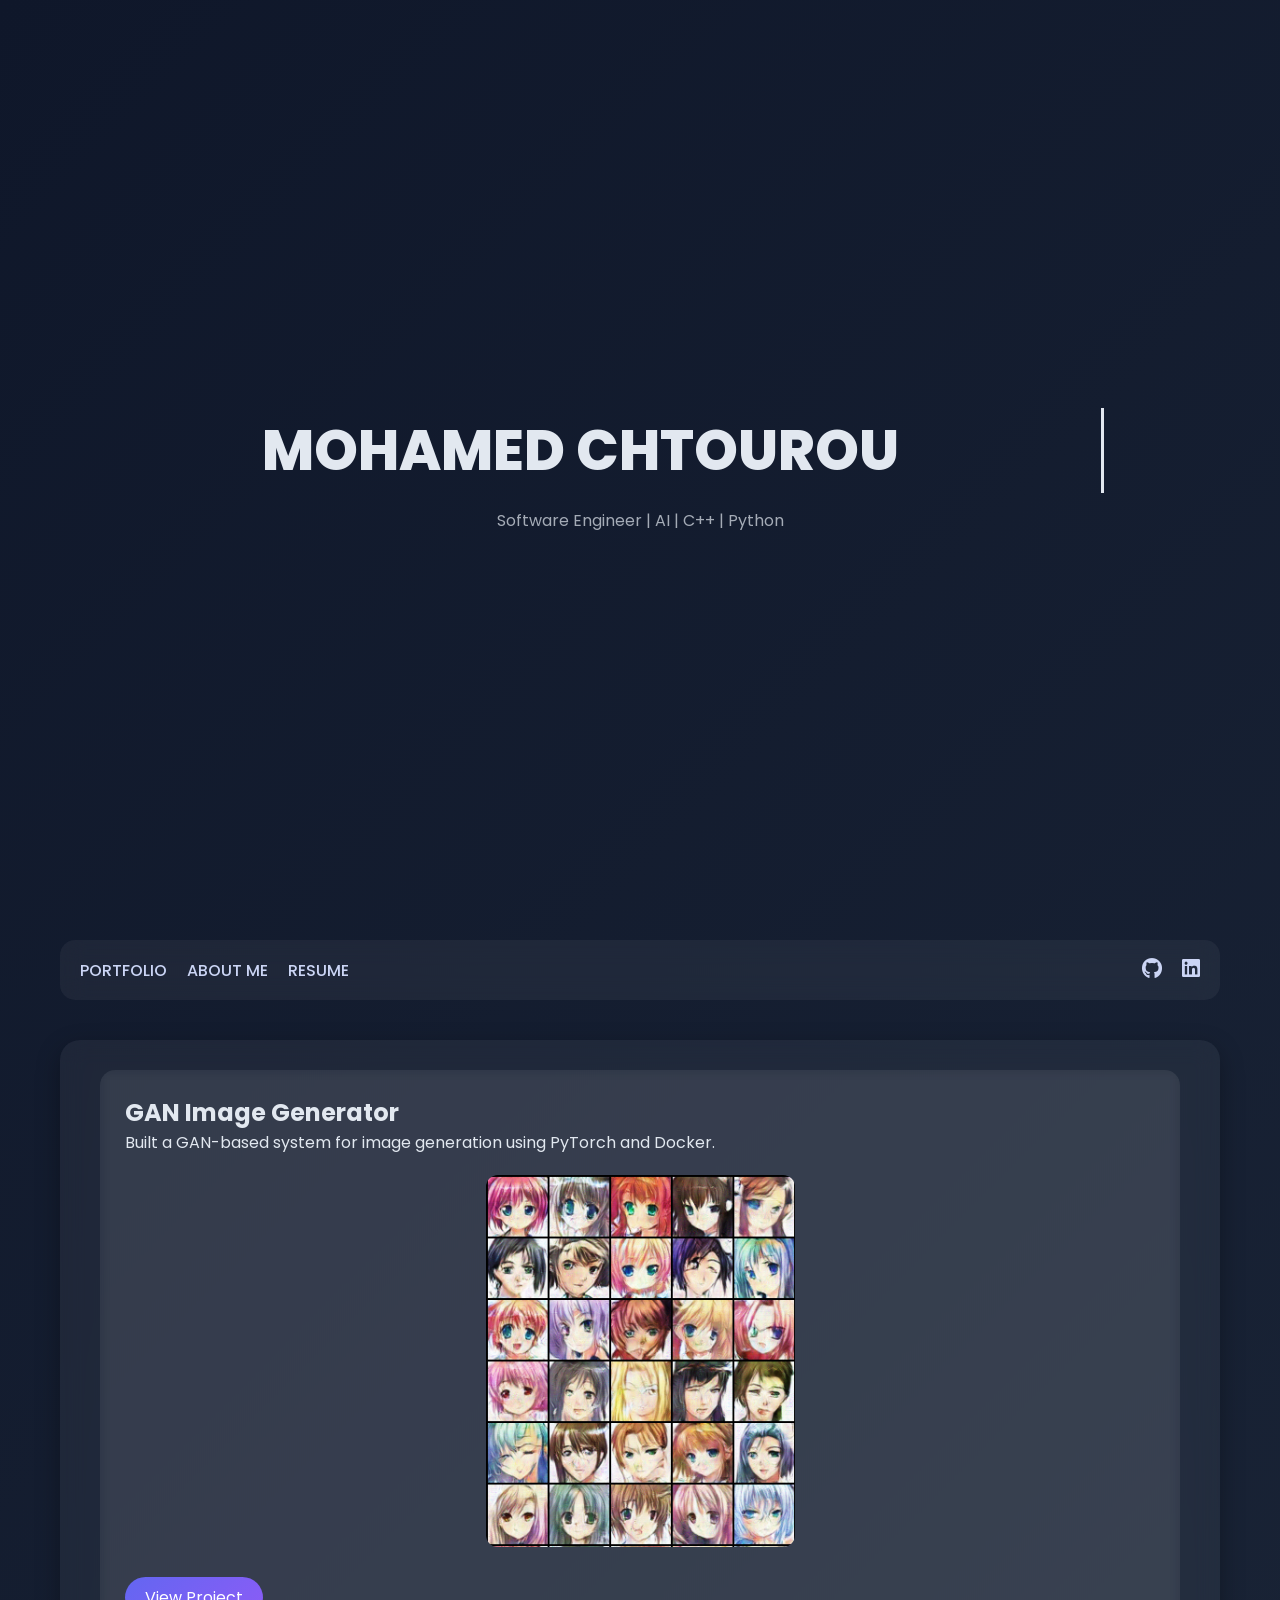
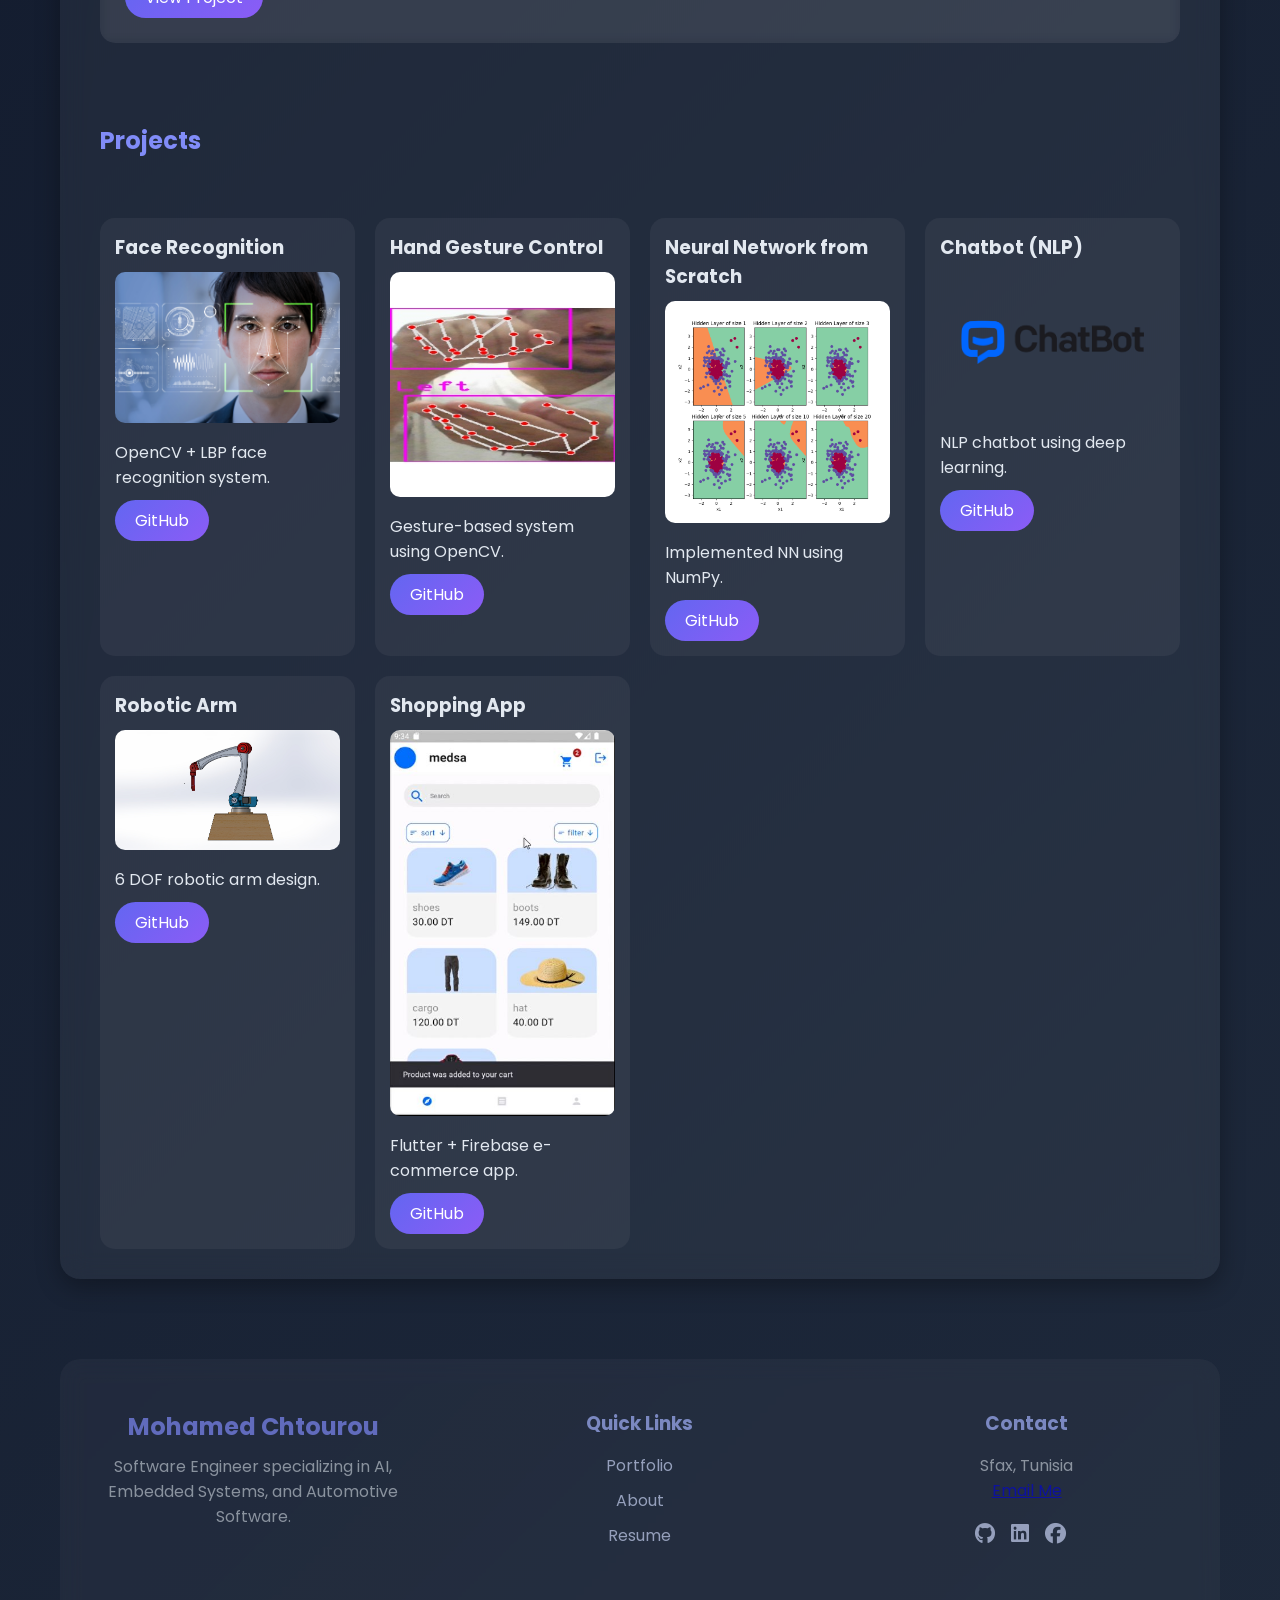
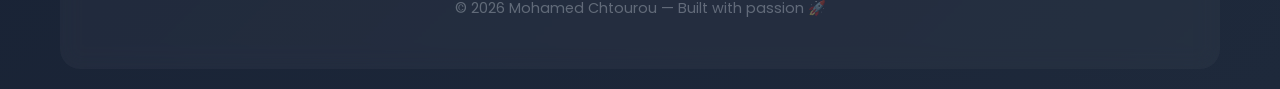
==== commit a9d7476b: "update" ====
--- a/index.html
+++ b/index.html
@@ -1,4 +1,9 @@
 <!DOCTYPE HTML>
+<!--
+	Massively by HTML5 UP
+	html5up.net | @ajlkn
+	Free for personal and commercial use under the CCA 3.0 license (html5up.net/license)
+-->
 <html>
 <head>
     <title>Mohamed Chtourou Portfolio</title>
@@ -22,16 +27,16 @@
 
     <!-- NAV -->
     <nav id="nav">
-        <ul class="links">
-            <li><a href="#">Portfolio</a></li>
-            <li><a href="generic.html">About</a></li>
-            <li><a href="images/Resume.pdf" target="_blank">Resume</a></li>
-        </ul>
-        <ul class="icons">
-            <li><a href="https://github.com/medsnok7" target="_blank" class="fab fa-github"></a></li>
-            <li><a href="https://www.linkedin.com/in/mohamed-chtourou-61a002242/" target="_blank" class="fab fa-linkedin"></a></li>
-        </ul>
-    </nav>
+    <ul class="links">
+        <li class="active"><a href="index.html">PORTFOLIO</a></li>
+        <li><a href="generic.html">ABOUT ME</a></li>
+        <li><a href="images/Resume.pdf" target="_blank">RESUME</a></li>
+    </ul>
+    <ul class="icons">
+        <li><a href="https://github.com/medsnok7" target="_blank" class="fab fa-github"></a></li>
+        <li><a href="https://www.linkedin.com/in/mohamed-chtourou-61a002242/" target="_blank" class="fab fa-linkedin"></a></li>
+    </ul>
+</nav>
 
     <!-- MAIN -->
     <div id="main">
--- a/assets/css/main.css
+++ b/assets/css/main.css
@@ -53,7 +53,7 @@
 }
 
 @keyframes typing {
-    to { width: 100%; }
+    to { width: 90%; }
 }
 
 @keyframes blink {
@@ -230,43 +230,47 @@
     color: #818cf8;
 }
 /* NAV Container */
+/* Nav container */
 #nav {
     display: flex;
-    justify-content: space-between; /* links on left, icons on right */
+    flex-wrap: wrap;                /* allow wrapping when zoomed */
+    justify-content: space-between;
     align-items: center;
-    padding: 15px 30px;
-    background: rgba(255, 255, 255, 0.05); /* subtle glassy background */
-    backdrop-filter: blur(10px);
-    border-radius: 15px;
+    width: 100%;
+    max-width: 1200px;             /* matches main content */
     margin: 20px auto;
-    max-width: 1000px;
-}
-
-/* Links */
-#nav .links {
-    list-style: none;
-    display: flex;
-    gap: 25px;
-}
-
+    padding: 15px 20px;
+    background: rgba(255, 255, 255, 0.05);
+    backdrop-filter: blur(12px);    /* modern glass effect */
+    border-radius: 15px;
+    box-sizing: border-box;
+    min-height: 60px;               /* prevents collapsing on zoom */
+    overflow: visible;              /* ensures children are visible */
+}
+
+/* Flex lists */
+#nav .links,
+#nav .icons {
+    display: flex;
+    flex-wrap: wrap;                /* wrap items when zoomed */
+    align-items: center;
+    gap: 20px;
+}
+
+/* Links styling */
 #nav .links li a {
-    color: #cbd5f5;            /* soft text color */
-    text-decoration: none;
+    color: #cbd5f5;
     font-weight: 500;
+    text-decoration: none;
+    white-space: nowrap;            /* prevent breaking link words */
     transition: color 0.3s;
 }
 
 #nav .links li a:hover {
-    color: #818cf8;            /* highlight color on hover */
-}
-
-/* Social Icons */
-#nav .icons {
-    list-style: none;
-    display: flex;
-    gap: 15px;
-}
-
+    color: #818cf8;
+}
+
+/* Social icons */
 #nav .icons li a {
     font-size: 1.3rem;
     color: #cbd5f5;
@@ -275,17 +279,22 @@
 
 #nav .icons li a:hover {
     color: #818cf8;
-    transform: scale(1.2); /* subtle pop effect */
-}
-
-/* Responsive for smaller screens */
+    transform: scale(1.2);
+}
+
+/* Mobile / small screens */
 @media (max-width: 768px) {
     #nav {
         flex-direction: column;
+        align-items: center;
+        gap: 10px;
+        padding: 15px 15px;
+    }
+
+    #nav .links,
+    #nav .icons {
+        justify-content: center;
         gap: 15px;
-    }
-    #nav .links, #nav .icons {
-        justify-content: center;
     }
 }
 /* Social icons */
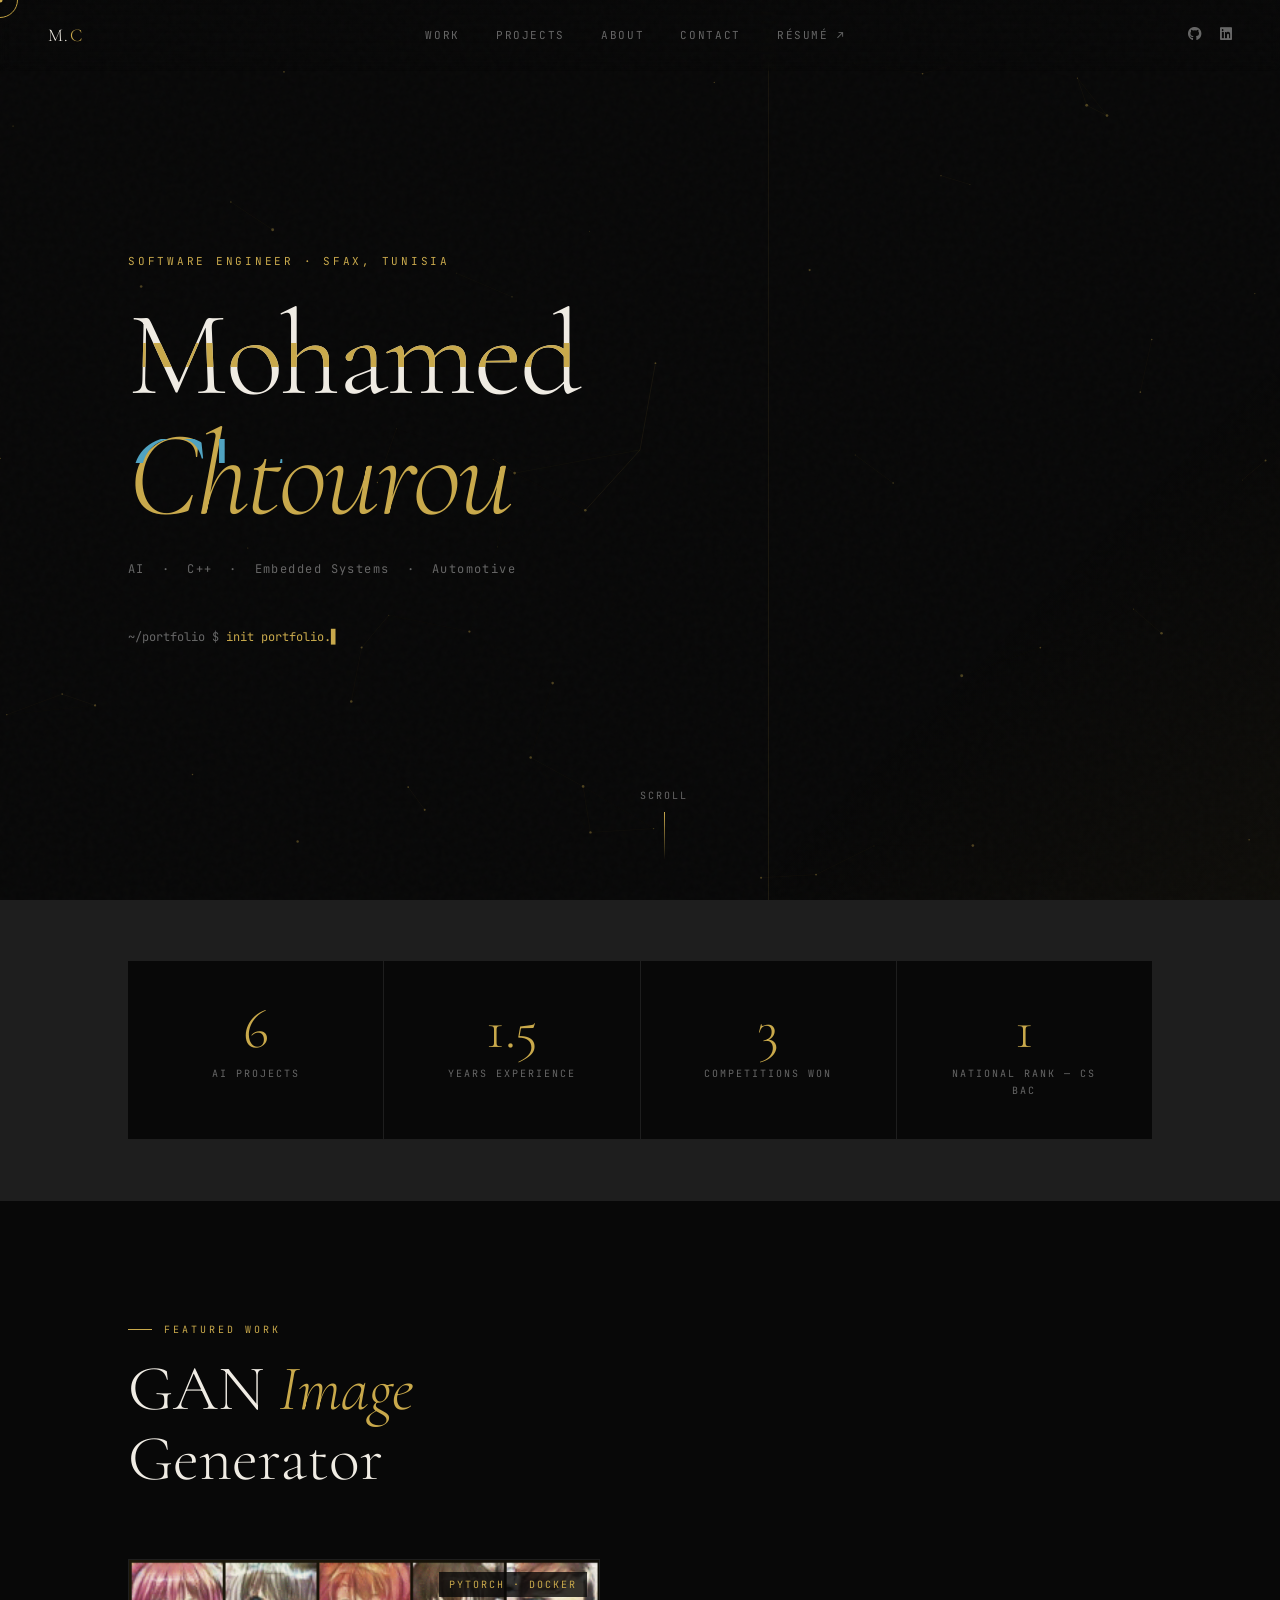
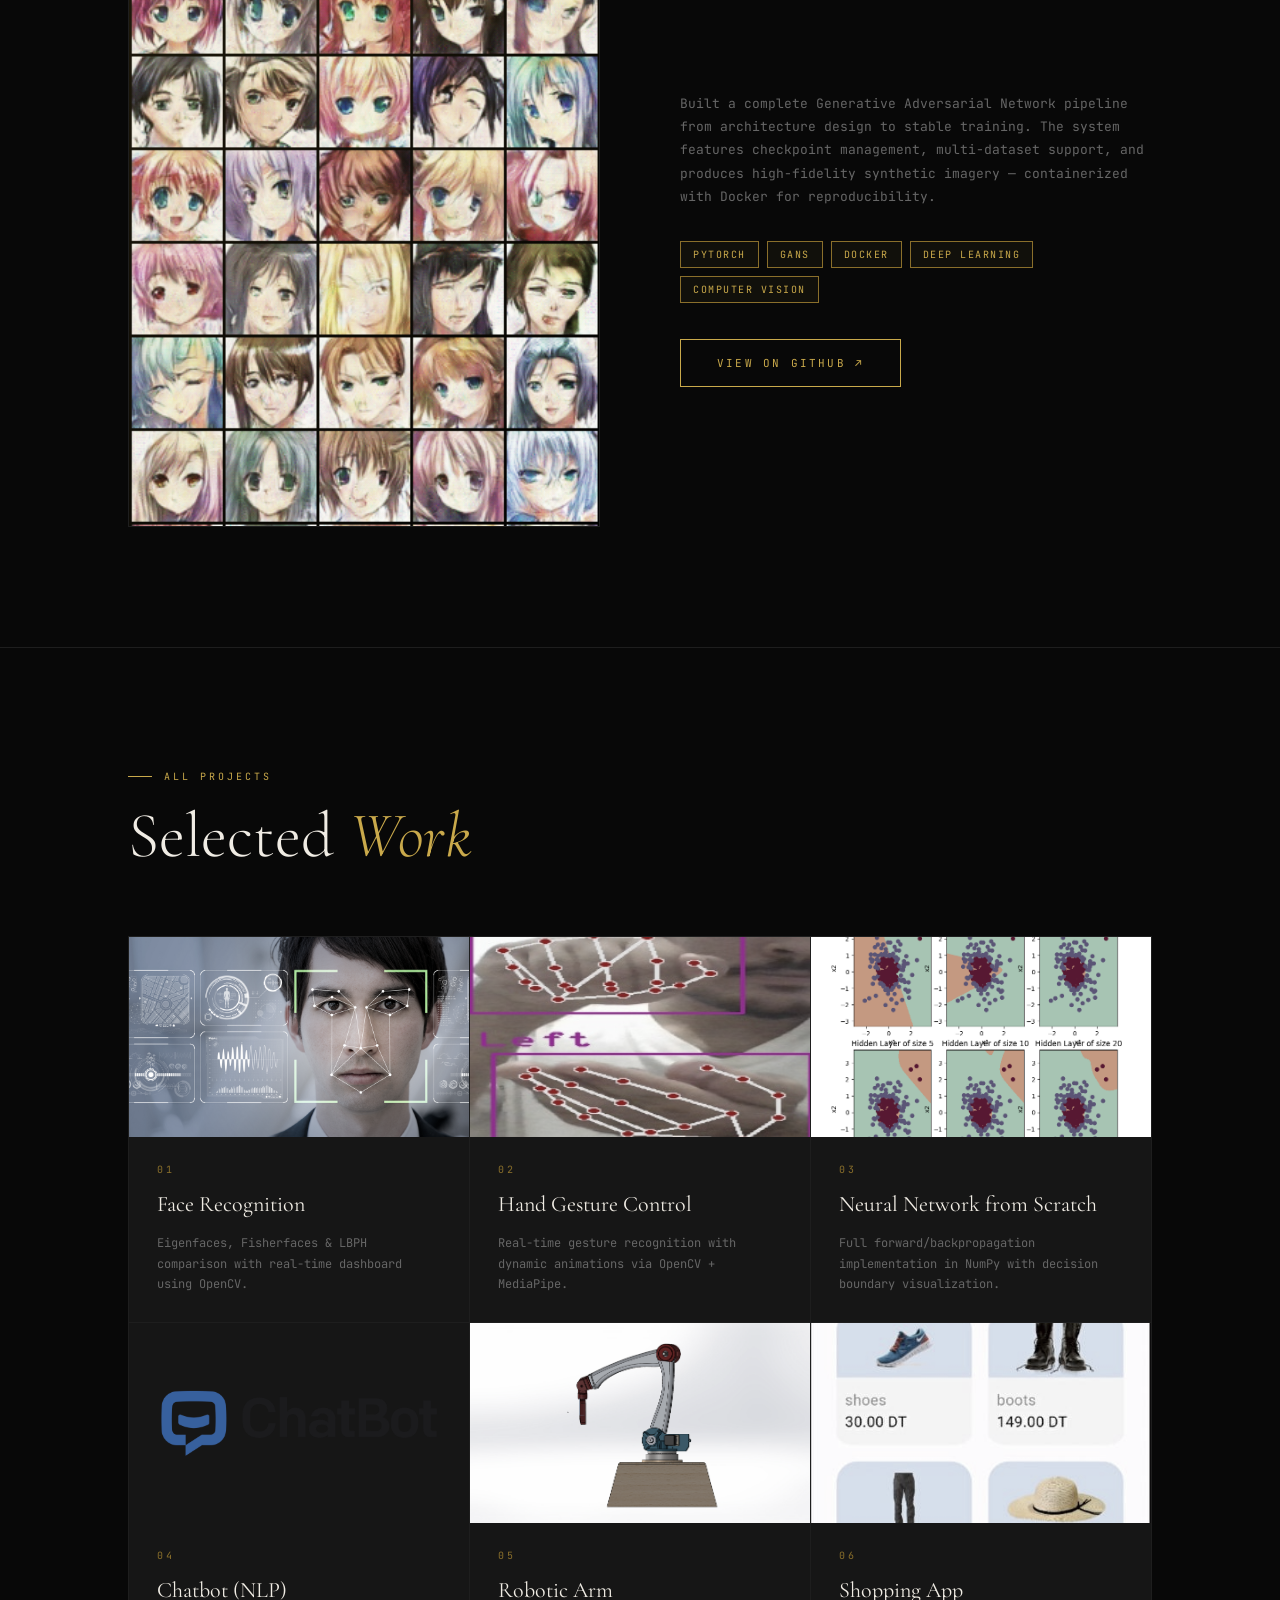
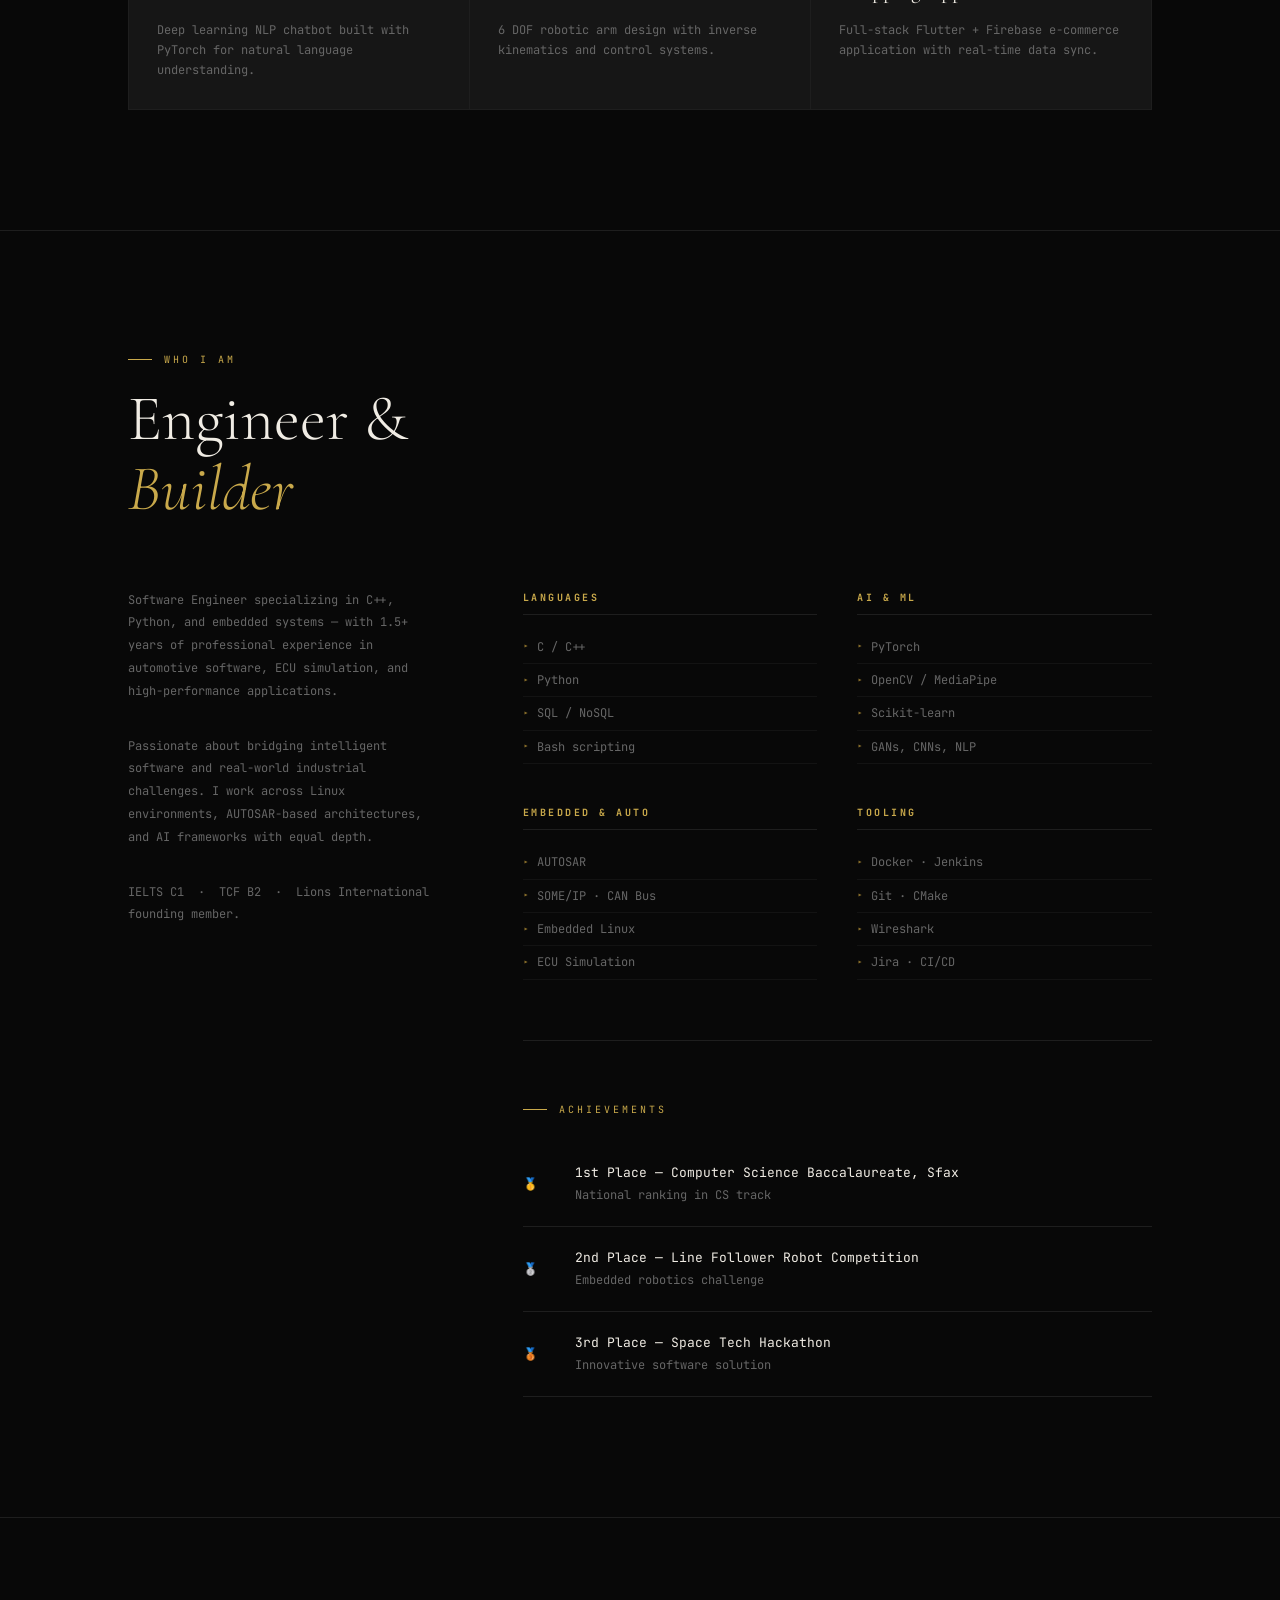
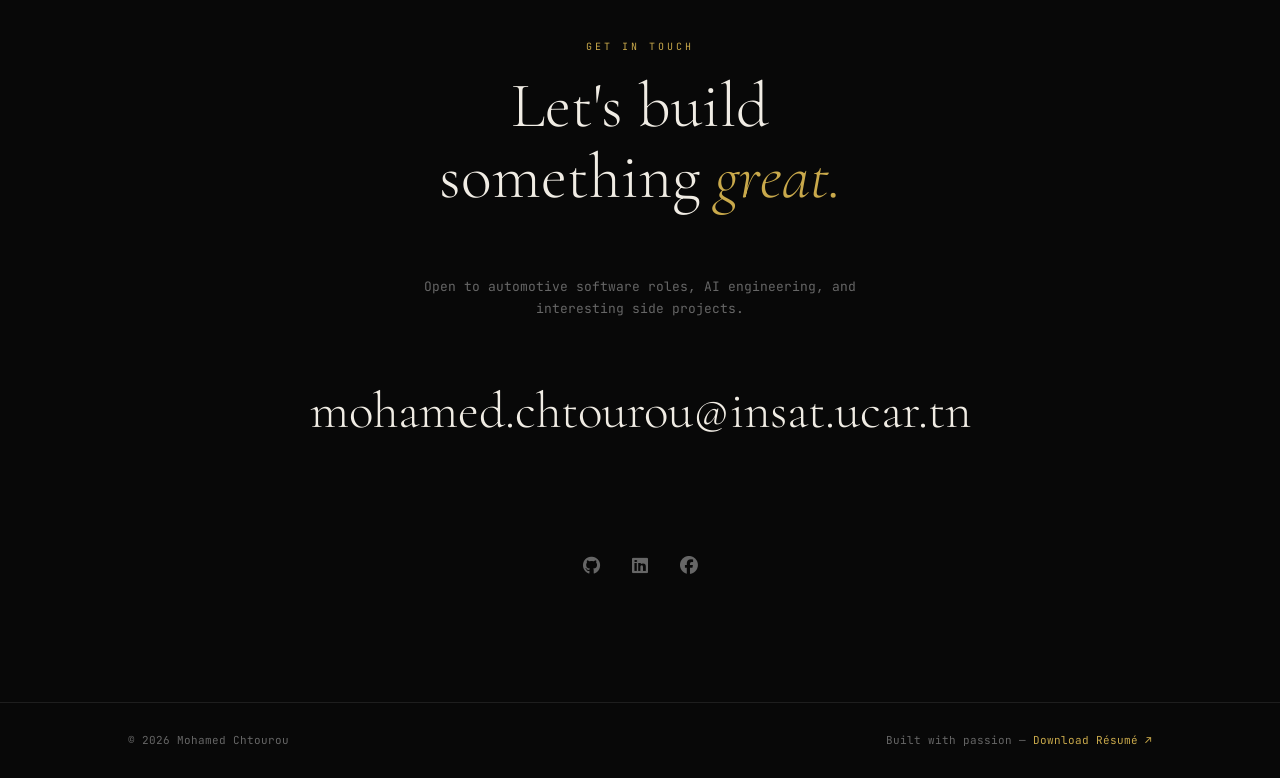
==== commit 74444622: "[MoCh] update portfolio design" ====
--- a/index.html
+++ b/index.html
@@ -1,136 +1,305 @@
 <!DOCTYPE HTML>
-<!--
-	Massively by HTML5 UP
-	html5up.net | @ajlkn
-	Free for personal and commercial use under the CCA 3.0 license (html5up.net/license)
--->
-<html>
+<html lang="en">
+
 <head>
-    <title>Mohamed Chtourou Portfolio</title>
     <meta charset="utf-8" />
     <meta name="viewport" content="width=device-width, initial-scale=1" />
-    <link rel="stylesheet" href="assets/css/main.css" />
-	<link rel="stylesheet" href="https://cdnjs.cloudflare.com/ajax/libs/font-awesome/6.5.0/css/all.min.css">
+    <title>Mohamed Chtourou — Portfolio</title>
+
+    <!-- Fonts -->
+    <link rel="preconnect" href="https://fonts.googleapis.com">
+    <link
+        href="https://fonts.googleapis.com/css2?family=Cormorant+Garamond:ital,wght@0,300;0,400;0,600;1,300&family=JetBrains+Mono:wght@300;400;500&display=swap"
+        rel="stylesheet">
+
+    <!-- Icons -->
+    <link rel="stylesheet" href="https://cdnjs.cloudflare.com/ajax/libs/font-awesome/6.5.0/css/all.min.css">
+
+    <!-- CSS -->
+    <link rel="stylesheet" href="styles.css">
 </head>
 
 <body>
 
-<div id="wrapper">
-
-    <!-- INTRO -->
-    <section id="intro">
-        <h1 class="typing">MOHAMED CHTOUROU</h1>
-        <p>Software Engineer | AI | C++ | Python</p>
-    </section>
-
-
+    <!-- Cursor -->
+    <div id="cursor-ring"></div>
+    <div id="cursor-dot"></div>
+
+    <!-- Scroll bar -->
+    <div id="scroll-bar"></div>
+
+    <!-- Particles -->
+    <canvas id="particles"></canvas>
 
     <!-- NAV -->
-    <nav id="nav">
-    <ul class="links">
-        <li class="active"><a href="index.html">PORTFOLIO</a></li>
-        <li><a href="generic.html">ABOUT ME</a></li>
-        <li><a href="images/Resume.pdf" target="_blank">RESUME</a></li>
-    </ul>
-    <ul class="icons">
-        <li><a href="https://github.com/medsnok7" target="_blank" class="fab fa-github"></a></li>
-        <li><a href="https://www.linkedin.com/in/mohamed-chtourou-61a002242/" target="_blank" class="fab fa-linkedin"></a></li>
-    </ul>
-</nav>
-
-    <!-- MAIN -->
-    <div id="main">
-
-        <!-- FEATURED -->
-        <article class="post featured">
-            <h2>GAN Image Generator</h2>
-            <p>Built a GAN-based system for image generation using PyTorch and Docker.</p>
-            <img src="images/generated_anime_faces.png" />
-            <a href="https://github.com/medsnok7/generative_model" class="button" target="_blank">View Project</a>
-        </article>
-
-        <!-- PROJECTS -->
-        <h2 class="section-title">Projects</h2>
-
-        <section class="posts">
-
-            <article>
-                <h3>Face Recognition</h3>
-                <img src="images/pic01.jpg" />
-                <p>OpenCV + LBP face recognition system.</p>
-                <a href="https://github.com/medsnok7/face-recognition" target="_blank" class="button">GitHub</a>
-            </article>
-
-            <article>
-                <h3>Hand Gesture Control</h3>
-                <img src="images/image_1728341652.6717677.jpg" />
-                <p>Gesture-based system using OpenCV.</p>
-                <a href="https://github.com/medsnok7/hand_gesture" target="_blank" class="button">GitHub</a>
-            </article>
-
-            <article>
-                <h3>Neural Network from Scratch</h3>
-                <img src="images/cluster_model.png" />
-                <p>Implemented NN using NumPy.</p>
-                <a href="https://github.com/medsnok7/custom_cluster_model" class="button">GitHub</a>
-            </article>
-
-            <article>
-                <h3>Chatbot (NLP)</h3>
-                <img src="images/pic02.jpg" />
-                <p>NLP chatbot using deep learning.</p>
-                <a href="https://github.com/medsnok7/Pytorch-NLP-" target="_blank" class="button">GitHub</a>
-            </article>
-
-            <article>
-                <h3>Robotic Arm</h3>
-                <img src="images/pic05.jpg" />
-                <p>6 DOF robotic arm design.</p>
-                <a href="https://github.com/medsnok7/Robotic-Arm" target="_blank" class="button">GitHub</a>
-            </article>
-
-            <article>
-                <h3>Shopping App</h3>
-                <img src="images/pic03.jpg" />
-                <p>Flutter + Firebase e-commerce app.</p>
-                <a href="https://github.com/medsnok7/mobileAppCon" target="_blank" class="button">GitHub</a>
-            </article>
-
-        </section>
+    <nav>
+        <a href="#hero" class="nav-logo">M.<span>C</span></a>
+        <ul class="nav-links">
+            <li><a href="#featured">Work</a></li>
+            <li><a href="#projects">Projects</a></li>
+            <li><a href="#about">About</a></li>
+            <li><a href="#contact">Contact</a></li>
+            <li><a href="images/Resume.pdf" target="_blank">Résumé ↗</a></li>
+        </ul>
+        <div class="nav-icons">
+            <a href="https://github.com/medsnok7" target="_blank"><i class="fab fa-github"></i></a>
+            <a href="https://www.linkedin.com/in/mohamed-chtourou-61a002242/" target="_blank"><i
+                    class="fab fa-linkedin"></i></a>
+        </div>
+    </nav>
+
+    <!-- HERO -->
+    <section id="hero">
+        <div class="hero-rule"></div>
+        <div class="hero-tag">Software Engineer · Sfax, Tunisia</div>
+        <h1 class="hero-name glitch" data-text="Mohamed Chtourou">
+            Mohamed<br><em>Chtourou</em>
+        </h1>
+        <p class="hero-sub">AI &nbsp;·&nbsp; C++ &nbsp;·&nbsp; Embedded Systems &nbsp;·&nbsp; Automotive</p>
+        <div class="hero-terminal">
+            <span class="prompt">~/portfolio $ </span><span id="typed-text"></span>
+        </div>
+        <div class="hero-scroll">
+            <span>scroll</span>
+            <div class="scroll-line"></div>
+        </div>
+    </section>
+
+    <!-- STATS STRIP -->
+    <div id="stats">
+        <div class="stat-item reveal">
+            <span class="stat-num" data-target="6">0</span>
+            <span class="stat-label">AI Projects</span>
+        </div>
+        <div class="stat-item reveal" style="transition-delay:0.1s">
+            <span class="stat-num" data-target="1.5">0</span>
+            <span class="stat-label">Years Experience</span>
+        </div>
+        <div class="stat-item reveal" style="transition-delay:0.2s">
+            <span class="stat-num" data-target="3">0</span>
+            <span class="stat-label">Competitions Won</span>
+        </div>
+        <div class="stat-item reveal" style="transition-delay:0.3s">
+            <span class="stat-num" data-target="1">0</span>
+            <span class="stat-label">National Rank — CS Bac</span>
+        </div>
     </div>
 
+    <!-- FEATURED -->
+    <section id="featured">
+        <div class="section-label">Featured Work</div>
+        <h2 class="section-title reveal">GAN <em>Image</em><br>Generator</h2>
+        <div class="featured-inner">
+            <div class="featured-img reveal">
+                <div class="featured-corner">PyTorch · Docker</div>
+                <img src="images/generated_anime_faces.png" alt="GAN Generated Faces"
+                    onerror="this.style.display='none';this.parentElement.style.background='#161616';this.parentElement.style.minHeight='320px'" />
+            </div>
+            <div class="featured-content reveal" style="transition-delay:0.15s">
+                <p>Built a complete Generative Adversarial Network pipeline from architecture design to stable training.
+                    The system features checkpoint management, multi-dataset support, and produces high-fidelity
+                    synthetic imagery — containerized with Docker for reproducibility.</p>
+                <div class="tag-list">
+                    <span class="tag">PyTorch</span>
+                    <span class="tag">GANs</span>
+                    <span class="tag">Docker</span>
+                    <span class="tag">Deep Learning</span>
+                    <span class="tag">Computer Vision</span>
+                </div>
+                <div class="magnetic">
+                    <a href="https://github.com/medsnok7/generative_model" target="_blank" class="btn"><span>View on
+                            GitHub ↗</span></a>
+                </div>
+            </div>
+        </div>
+    </section>
+
+    <!-- PROJECTS -->
+    <section id="projects">
+        <div class="section-label">All Projects</div>
+        <h2 class="section-title reveal">Selected <em>Work</em></h2>
+        <div class="projects-grid">
+
+            <a href="https://github.com/medsnok7/face-recognition" target="_blank" class="project-card reveal">
+                <div class="project-img">
+                    <img src="images/pic01.jpg" alt="Face Recognition"
+                        onerror="this.style.background='#1a1a1a';this.style.display='block'">
+                </div>
+                <div class="project-body">
+                    <div class="project-num">01</div>
+                    <h3>Face Recognition</h3>
+                    <p>Eigenfaces, Fisherfaces & LBPH comparison with real-time dashboard using OpenCV.</p>
+                </div>
+                <span class="project-arrow"><i class="fas fa-arrow-up-right-from-square"></i></span>
+            </a>
+
+            <a href="https://github.com/medsnok7/hand_gesture" target="_blank" class="project-card reveal"
+                style="transition-delay:0.1s">
+                <div class="project-img">
+                    <img src="images/image_1728341652.6717677.jpg" alt="Hand Gesture"
+                        onerror="this.style.background='#1a1a1a'">
+                </div>
+                <div class="project-body">
+                    <div class="project-num">02</div>
+                    <h3>Hand Gesture Control</h3>
+                    <p>Real-time gesture recognition with dynamic animations via OpenCV + MediaPipe.</p>
+                </div>
+                <span class="project-arrow"><i class="fas fa-arrow-up-right-from-square"></i></span>
+            </a>
+
+            <a href="https://github.com/medsnok7/custom_cluster_model" target="_blank" class="project-card reveal"
+                style="transition-delay:0.2s">
+                <div class="project-img">
+                    <img src="images/cluster_model.png" alt="Neural Network" onerror="this.style.background='#1a1a1a'">
+                </div>
+                <div class="project-body">
+                    <div class="project-num">03</div>
+                    <h3>Neural Network from Scratch</h3>
+                    <p>Full forward/backpropagation implementation in NumPy with decision boundary visualization.</p>
+                </div>
+                <span class="project-arrow"><i class="fas fa-arrow-up-right-from-square"></i></span>
+            </a>
+
+            <a href="https://github.com/medsnok7/Pytorch-NLP-" target="_blank" class="project-card reveal"
+                style="transition-delay:0.05s">
+                <div class="project-img">
+                    <img src="images/pic02.jpg" alt="Chatbot" onerror="this.style.background='#1a1a1a'">
+                </div>
+                <div class="project-body">
+                    <div class="project-num">04</div>
+                    <h3>Chatbot (NLP)</h3>
+                    <p>Deep learning NLP chatbot built with PyTorch for natural language understanding.</p>
+                </div>
+                <span class="project-arrow"><i class="fas fa-arrow-up-right-from-square"></i></span>
+            </a>
+
+            <a href="https://github.com/medsnok7/Robotic-Arm" target="_blank" class="project-card reveal"
+                style="transition-delay:0.15s">
+                <div class="project-img">
+                    <img src="images/pic05.jpg" alt="Robotic Arm" onerror="this.style.background='#1a1a1a'">
+                </div>
+                <div class="project-body">
+                    <div class="project-num">05</div>
+                    <h3>Robotic Arm</h3>
+                    <p>6 DOF robotic arm design with inverse kinematics and control systems.</p>
+                </div>
+                <span class="project-arrow"><i class="fas fa-arrow-up-right-from-square"></i></span>
+            </a>
+
+            <a href="https://github.com/medsnok7/mobileAppCon" target="_blank" class="project-card reveal"
+                style="transition-delay:0.25s">
+                <div class="project-img">
+                    <img src="images/pic03.jpg" alt="Shopping App" onerror="this.style.background='#1a1a1a'">
+                </div>
+                <div class="project-body">
+                    <div class="project-num">06</div>
+                    <h3>Shopping App</h3>
+                    <p>Full-stack Flutter + Firebase e-commerce application with real-time data sync.</p>
+                </div>
+                <span class="project-arrow"><i class="fas fa-arrow-up-right-from-square"></i></span>
+            </a>
+
+        </div>
+    </section>
+
+    <!-- ABOUT -->
+    <section id="about">
+        <div class="section-label">Who I Am</div>
+        <h2 class="section-title reveal">Engineer &<br><em>Builder</em></h2>
+        <div class="about-grid">
+            <div class="about-left reveal">
+                <p>Software Engineer specializing in C++, Python, and embedded systems — with 1.5+ years of professional
+                    experience in automotive software, ECU simulation, and high-performance applications.</p>
+                <p>Passionate about bridging intelligent software and real-world industrial challenges. I work across
+                    Linux environments, AUTOSAR-based architectures, and AI frameworks with equal depth.</p>
+                <p>IELTS C1 &nbsp;·&nbsp; TCF B2 &nbsp;·&nbsp; Lions International founding member.</p>
+            </div>
+            <div class="reveal" style="transition-delay:0.15s">
+                <div class="skills-columns">
+                    <div class="skill-group">
+                        <h4>Languages</h4>
+                        <div class="skill-item">C / C++</div>
+                        <div class="skill-item">Python</div>
+                        <div class="skill-item">SQL / NoSQL</div>
+                        <div class="skill-item">Bash scripting</div>
+                    </div>
+                    <div class="skill-group">
+                        <h4>AI & ML</h4>
+                        <div class="skill-item">PyTorch</div>
+                        <div class="skill-item">OpenCV / MediaPipe</div>
+                        <div class="skill-item">Scikit-learn</div>
+                        <div class="skill-item">GANs, CNNs, NLP</div>
+                    </div>
+                    <div class="skill-group">
+                        <h4>Embedded & Auto</h4>
+                        <div class="skill-item">AUTOSAR</div>
+                        <div class="skill-item">SOME/IP · CAN Bus</div>
+                        <div class="skill-item">Embedded Linux</div>
+                        <div class="skill-item">ECU Simulation</div>
+                    </div>
+                    <div class="skill-group">
+                        <h4>Tooling</h4>
+                        <div class="skill-item">Docker · Jenkins</div>
+                        <div class="skill-item">Git · CMake</div>
+                        <div class="skill-item">Wireshark</div>
+                        <div class="skill-item">Jira · CI/CD</div>
+                    </div>
+                </div>
+
+                <div class="achievements">
+                    <div class="section-label" style="margin-bottom:24px">Achievements</div>
+                    <div class="achieve-row">
+                        <span class="achieve-medal">🥇</span>
+                        <div>
+                            <strong>1st Place — Computer Science Baccalaureate, Sfax</strong><br>
+                            <span>National ranking in CS track</span>
+                        </div>
+                    </div>
+                    <div class="achieve-row">
+                        <span class="achieve-medal">🥈</span>
+                        <div>
+                            <strong>2nd Place — Line Follower Robot Competition</strong><br>
+                            <span>Embedded robotics challenge</span>
+                        </div>
+                    </div>
+                    <div class="achieve-row">
+                        <span class="achieve-medal">🥉</span>
+                        <div>
+                            <strong>3rd Place — Space Tech Hackathon</strong><br>
+                            <span>Innovative software solution</span>
+                        </div>
+                    </div>
+                </div>
+            </div>
+        </div>
+    </section>
+
+    <!-- CONTACT -->
+    <section id="contact">
+        <div class="section-label">Get In Touch</div>
+        <h2 class="section-title reveal">Let's build<br>something <em>great.</em></h2>
+        <p class="reveal" style="color:var(--muted);max-width:480px;margin:0 auto 32px;text-align:center">
+            Open to automotive software roles, AI engineering, and interesting side projects.
+        </p>
+        <a href="mailto:mohamed.chtourou@insat.ucar.tn" class="contact-email reveal">
+            mohamed.chtourou@insat.ucar.tn
+        </a>
+        <div class="contact-socials reveal">
+            <a href="https://github.com/medsnok7" target="_blank"><i class="fab fa-github"></i></a>
+            <a href="https://www.linkedin.com/in/mohamed-chtourou-61a002242/" target="_blank"><i
+                    class="fab fa-linkedin"></i></a>
+            <a href="https://www.facebook.com/mohamed.chtourou.69666/" target="_blank"><i
+                    class="fab fa-facebook"></i></a>
+        </div>
+    </section>
+
     <!-- FOOTER -->
-<!-- Footer -->
-        <footer id="footer">
-            <div class="footer-container">
-                <div class="footer-about">
-                    <h2>Mohamed Chtourou</h2>
-                    <p>Software Engineer specializing in AI, Embedded Systems, and Automotive Software.</p>
-                </div>
-                <div class="footer-links">
-                    <h3>Quick Links</h3>
-                    <ul>
-                        <li><a href="#portfolio">Portfolio</a></li>
-                        <li><a href="#about">About</a></li>
-                        <li><a href="#resume">Resume</a></li>
-                    </ul>
-                </div>
-                <div class="footer-contact">
-                    <h3>Contact</h3>
-                    <p>Sfax, Tunisia</p>
-                    <p><a href="mailto:mohamed.chtourou@insat.ucar.tn">Email Me</a></p>
-                    <div class="socials">
-                        <a href="https://github.com/medsnok7" target="_blank"><i class="fa-brands fa-github"></i></a>
-                        <a href="https://www.linkedin.com/in/mohamed-chtourou-61a002242/" target="_blank"><i class="fa-brands fa-linkedin"></i></a>
-                        <a href="https://www.facebook.com/mohamed.chtourou.69666/" target="_blank"><i class="fa-brands fa-facebook"></i></a>
-                    </div>
-                </div>
-            </div>
-            <div class="footer-bottom">
-                <p>© 2026 Mohamed Chtourou — Built with passion 🚀</p>
-            </div>
-        </footer>
-</div>
+    <footer>
+        <p>© 2026 Mohamed Chtourou</p>
+        <p>Built with passion — <a href="images/Resume.pdf" target="_blank">Download Résumé ↗</a></p>
+    </footer>
+    <script src="script.js"></script>
 
 </body>
+
 </html>
--- a/styles.css
+++ b/styles.css
@@ -0,0 +1,949 @@
+/* ─── RESET & VARIABLES ─────────────────────────────── */
+*,
+*::before,
+*::after {
+    margin: 0;
+    padding: 0;
+    box-sizing: border-box;
+}
+
+:root {
+    --black: #080808;
+    --deep: #0d0d0d;
+    --surface: #111111;
+    --card: #161616;
+    --border: #1e1e1e;
+    --gold: #c9a94b;
+    --gold-lt: #e2c97e;
+    --gold-dk: #8a6f2b;
+    --white: #f0ece4;
+    --muted: #666;
+    --font-display: 'Cormorant Garamond', serif;
+    --font-mono: 'JetBrains Mono', monospace;
+}
+
+html {
+    scroll-behavior: smooth;
+}
+
+body {
+    background: var(--black);
+    color: var(--white);
+    font-family: var(--font-mono);
+    font-size: 13px;
+    line-height: 1.7;
+    cursor: none;
+    overflow-x: hidden;
+}
+
+/* ─── CUSTOM CURSOR ─────────────────────────────────── */
+#cursor-ring {
+    position: fixed;
+    top: 0;
+    left: 0;
+    width: 36px;
+    height: 36px;
+    border: 1px solid var(--gold);
+    border-radius: 50%;
+    pointer-events: none;
+    z-index: 9999;
+    transform: translate(-50%, -50%);
+    transition: transform 0.08s ease, width 0.2s ease, height 0.2s ease, background 0.2s ease, border-color 0.2s ease;
+    mix-blend-mode: difference;
+}
+
+#cursor-dot {
+    position: fixed;
+    top: 0;
+    left: 0;
+    width: 5px;
+    height: 5px;
+    background: var(--gold);
+    border-radius: 50%;
+    pointer-events: none;
+    z-index: 10000;
+    transform: translate(-50%, -50%);
+    transition: transform 0.04s ease;
+}
+
+body.cursor-hover #cursor-ring {
+    width: 64px;
+    height: 64px;
+    background: rgba(201, 169, 75, 0.08);
+    border-color: var(--gold-lt);
+}
+
+/* ─── SCROLL PROGRESS ───────────────────────────────── */
+#scroll-bar {
+    position: fixed;
+    top: 0;
+    left: 0;
+    height: 2px;
+    width: 0%;
+    background: linear-gradient(90deg, var(--gold-dk), var(--gold), var(--gold-lt));
+    z-index: 9998;
+    transition: width 0.1s linear;
+}
+
+/* ─── CANVAS PARTICLES ──────────────────────────────── */
+#particles {
+    position: fixed;
+    top: 0;
+    left: 0;
+    width: 100%;
+    height: 100%;
+    z-index: 0;
+    pointer-events: none;
+}
+
+/* ─── NAV ───────────────────────────────────────────── */
+nav {
+    position: fixed;
+    top: 0;
+    left: 0;
+    right: 0;
+    z-index: 900;
+    display: flex;
+    justify-content: space-between;
+    align-items: center;
+    padding: 20px 48px;
+    background: linear-gradient(to bottom, rgba(8, 8, 8, 0.95), transparent);
+    backdrop-filter: blur(6px);
+}
+
+.nav-logo {
+    font-family: var(--font-display);
+    font-size: 18px;
+    font-weight: 300;
+    letter-spacing: 0.08em;
+    color: var(--white);
+    text-decoration: none;
+}
+
+.nav-logo span {
+    color: var(--gold);
+}
+
+.nav-links {
+    display: flex;
+    gap: 36px;
+    list-style: none;
+    align-items: center;
+}
+
+.nav-links a {
+    color: var(--muted);
+    text-decoration: none;
+    font-size: 11px;
+    letter-spacing: 0.15em;
+    text-transform: uppercase;
+    position: relative;
+    transition: color 0.3s;
+}
+
+.nav-links a::after {
+    content: '';
+    position: absolute;
+    bottom: -4px;
+    left: 0;
+    width: 0;
+    height: 1px;
+    background: var(--gold);
+    transition: width 0.3s ease;
+}
+
+.nav-links a:hover {
+    color: var(--gold);
+}
+
+.nav-links a:hover::after {
+    width: 100%;
+}
+
+.nav-icons {
+    display: flex;
+    gap: 18px;
+}
+
+.nav-icons a {
+    color: var(--muted);
+    font-size: 14px;
+    text-decoration: none;
+    transition: color 0.3s, transform 0.3s;
+}
+
+.nav-icons a:hover {
+    color: var(--gold);
+    transform: translateY(-2px);
+}
+
+/* ─── HERO ──────────────────────────────────────────── */
+#hero {
+    position: relative;
+    z-index: 1;
+    height: 100vh;
+    display: flex;
+    flex-direction: column;
+    justify-content: center;
+    align-items: flex-start;
+    padding: 0 10vw;
+    overflow: hidden;
+}
+
+.hero-tag {
+    font-size: 11px;
+    letter-spacing: 0.25em;
+    text-transform: uppercase;
+    color: var(--gold);
+    margin-bottom: 24px;
+    opacity: 0;
+    animation: fadeUp 0.8s 0.3s forwards;
+}
+
+.hero-name {
+    font-family: var(--font-display);
+    font-size: clamp(56px, 10vw, 120px);
+    font-weight: 300;
+    line-height: 1;
+    letter-spacing: -0.02em;
+    color: var(--white);
+    opacity: 0;
+    animation: fadeUp 0.8s 0.5s forwards;
+}
+
+.hero-name em {
+    font-style: italic;
+    color: var(--gold);
+}
+
+.hero-sub {
+    margin-top: 24px;
+    font-size: 12px;
+    letter-spacing: 0.12em;
+    color: var(--muted);
+    opacity: 0;
+    animation: fadeUp 0.8s 0.7s forwards;
+}
+
+/* terminal typing */
+.hero-terminal {
+    margin-top: 48px;
+    font-size: 12px;
+    color: var(--gold);
+    opacity: 0;
+    animation: fadeUp 0.8s 0.9s forwards;
+}
+
+.hero-terminal .prompt {
+    color: var(--muted);
+}
+
+#typed-text::after {
+    content: '▋';
+    animation: blink 1s step-end infinite;
+}
+
+@keyframes blink {
+    50% {
+        opacity: 0;
+    }
+}
+
+.hero-scroll {
+    position: absolute;
+    bottom: 40px;
+    left: 50%;
+    transform: translateX(-50%);
+    display: flex;
+    flex-direction: column;
+    align-items: center;
+    gap: 8px;
+    opacity: 0;
+    animation: fadeUp 0.8s 1.4s forwards;
+}
+
+.hero-scroll span {
+    font-size: 10px;
+    letter-spacing: 0.2em;
+    text-transform: uppercase;
+    color: var(--muted);
+}
+
+.scroll-line {
+    width: 1px;
+    height: 48px;
+    background: linear-gradient(to bottom, var(--gold), transparent);
+    animation: scrollPulse 2s ease-in-out infinite;
+}
+
+@keyframes scrollPulse {
+
+    0%,
+    100% {
+        opacity: 0.3;
+        transform: scaleY(1);
+    }
+
+    50% {
+        opacity: 1;
+        transform: scaleY(1.1);
+    }
+}
+
+/* diagonal gold rule */
+.hero-rule {
+    position: absolute;
+    right: 0;
+    top: 0;
+    width: 40vw;
+    height: 100%;
+    background: linear-gradient(135deg, transparent 60%, rgba(201, 169, 75, 0.04) 100%);
+    border-left: 1px solid rgba(201, 169, 75, 0.08);
+    pointer-events: none;
+}
+
+/* ─── SECTION COMMON ────────────────────────────────── */
+section {
+    position: relative;
+    z-index: 1;
+    padding: 120px 10vw;
+}
+
+.section-label {
+    font-size: 10px;
+    letter-spacing: 0.3em;
+    text-transform: uppercase;
+    color: var(--gold);
+    margin-bottom: 16px;
+    display: flex;
+    align-items: center;
+    gap: 12px;
+}
+
+.section-label::before {
+    content: '';
+    display: inline-block;
+    width: 24px;
+    height: 1px;
+    background: var(--gold);
+}
+
+.section-title {
+    font-family: var(--font-display);
+    font-size: clamp(36px, 5vw, 64px);
+    font-weight: 300;
+    line-height: 1.1;
+    color: var(--white);
+    margin-bottom: 64px;
+}
+
+.section-title em {
+    font-style: italic;
+    color: var(--gold);
+}
+
+/* ─── FEATURED PROJECT ──────────────────────────────── */
+#featured {
+    border-top: 1px solid var(--border);
+}
+
+.featured-inner {
+    display: grid;
+    grid-template-columns: 1fr 1fr;
+    gap: 80px;
+    align-items: center;
+}
+
+.featured-img {
+    position: relative;
+    overflow: hidden;
+    border: 1px solid var(--border);
+}
+
+.featured-img::before {
+    content: '';
+    position: absolute;
+    inset: 0;
+    background: linear-gradient(135deg, rgba(201, 169, 75, 0.15), transparent);
+    z-index: 1;
+    pointer-events: none;
+}
+
+.featured-img img {
+    width: 100%;
+    display: block;
+    transition: transform 0.8s ease;
+    filter: grayscale(30%);
+}
+
+.featured-img:hover img {
+    transform: scale(1.04);
+    filter: grayscale(0%);
+}
+
+.featured-corner {
+    position: absolute;
+    top: 12px;
+    right: 12px;
+    font-size: 10px;
+    letter-spacing: 0.2em;
+    text-transform: uppercase;
+    color: var(--gold);
+    z-index: 2;
+    background: rgba(8, 8, 8, 0.8);
+    padding: 4px 10px;
+}
+
+.featured-content h2 {
+    font-family: var(--font-display);
+    font-size: clamp(28px, 4vw, 48px);
+    font-weight: 300;
+    line-height: 1.2;
+    margin-bottom: 20px;
+}
+
+.featured-content p {
+    color: var(--muted);
+    font-size: 13px;
+    line-height: 1.8;
+    margin-bottom: 32px;
+}
+
+.tag-list {
+    display: flex;
+    flex-wrap: wrap;
+    gap: 8px;
+    margin-bottom: 36px;
+}
+
+.tag {
+    font-size: 10px;
+    letter-spacing: 0.15em;
+    text-transform: uppercase;
+    color: var(--gold);
+    border: 1px solid var(--gold-dk);
+    padding: 4px 12px;
+    background: rgba(201, 169, 75, 0.05);
+}
+
+.btn {
+    display: inline-block;
+    padding: 14px 36px;
+    font-size: 11px;
+    letter-spacing: 0.2em;
+    text-transform: uppercase;
+    text-decoration: none;
+    border: 1px solid var(--gold);
+    color: var(--gold);
+    background: transparent;
+    transition: background 0.3s, color 0.3s;
+    position: relative;
+    overflow: hidden;
+}
+
+.btn::before {
+    content: '';
+    position: absolute;
+    inset: 0;
+    background: var(--gold);
+    transform: translateX(-101%);
+    transition: transform 0.3s ease;
+    z-index: 0;
+}
+
+.btn:hover::before {
+    transform: translateX(0);
+}
+
+.btn:hover {
+    color: var(--black);
+}
+
+.btn span {
+    position: relative;
+    z-index: 1;
+}
+
+/* ─── PROJECTS GRID ─────────────────────────────────── */
+#projects {
+    border-top: 1px solid var(--border);
+}
+
+.projects-grid {
+    display: grid;
+    grid-template-columns: repeat(3, 1fr);
+    gap: 1px;
+    background: var(--border);
+    border: 1px solid var(--border);
+}
+
+.project-card {
+    background: var(--card);
+    padding: 0;
+    position: relative;
+    overflow: hidden;
+    text-decoration: none;
+    color: inherit;
+    display: block;
+    transition: background 0.3s;
+}
+
+.project-card:hover {
+    background: var(--surface);
+}
+
+.project-img {
+    width: 100%;
+    height: 200px;
+    overflow: hidden;
+    position: relative;
+}
+
+.project-img img {
+    width: 100%;
+    height: 100%;
+    object-fit: cover;
+    filter: grayscale(60%);
+    transition: transform 0.6s ease, filter 0.4s ease;
+}
+
+.project-card:hover .project-img img {
+    transform: scale(1.08);
+    filter: grayscale(0%);
+}
+
+/* gold line reveal on hover */
+.project-img::after {
+    content: '';
+    position: absolute;
+    bottom: 0;
+    left: 0;
+    width: 0%;
+    height: 2px;
+    background: var(--gold);
+    transition: width 0.5s ease;
+}
+
+.project-card:hover .project-img::after {
+    width: 100%;
+}
+
+.project-body {
+    padding: 24px 28px 28px;
+}
+
+.project-num {
+    font-size: 10px;
+    letter-spacing: 0.3em;
+    color: var(--gold-dk);
+    margin-bottom: 8px;
+}
+
+.project-body h3 {
+    font-family: var(--font-display);
+    font-size: 22px;
+    font-weight: 400;
+    margin-bottom: 10px;
+    transition: color 0.3s;
+}
+
+.project-card:hover .project-body h3 {
+    color: var(--gold);
+}
+
+.project-body p {
+    color: var(--muted);
+    font-size: 12px;
+    line-height: 1.7;
+}
+
+.project-arrow {
+    position: absolute;
+    bottom: 20px;
+    right: 24px;
+    color: var(--gold);
+    opacity: 0;
+    transform: translate(-8px, 4px);
+    transition: opacity 0.3s, transform 0.3s;
+    font-size: 14px;
+}
+
+.project-card:hover .project-arrow {
+    opacity: 1;
+    transform: translate(0, 0);
+}
+
+/* ─── ABOUT ─────────────────────────────────────────── */
+#about {
+    border-top: 1px solid var(--border);
+}
+
+.about-grid {
+    display: grid;
+    grid-template-columns: 1fr 2fr;
+    gap: 80px;
+    align-items: start;
+}
+
+.about-left {
+    position: sticky;
+    top: 120px;
+}
+
+.about-left p {
+    color: var(--muted);
+    font-size: 12px;
+    line-height: 1.9;
+    margin-bottom: 32px;
+}
+
+.skills-columns {
+    display: grid;
+    grid-template-columns: 1fr 1fr;
+    gap: 40px;
+}
+
+.skill-group h4 {
+    font-size: 10px;
+    letter-spacing: 0.25em;
+    text-transform: uppercase;
+    color: var(--gold);
+    margin-bottom: 16px;
+    padding-bottom: 8px;
+    border-bottom: 1px solid var(--border);
+}
+
+.skill-item {
+    font-size: 12px;
+    color: var(--muted);
+    padding: 6px 0;
+    border-bottom: 1px solid rgba(30, 30, 30, 0.5);
+    transition: color 0.2s;
+    display: flex;
+    align-items: center;
+    gap: 8px;
+}
+
+.skill-item::before {
+    content: '▸';
+    color: var(--gold-dk);
+    font-size: 10px;
+}
+
+.skill-item:hover {
+    color: var(--white);
+}
+
+/* achievements */
+.achievements {
+    margin-top: 60px;
+    padding-top: 60px;
+    border-top: 1px solid var(--border);
+}
+
+.achieve-row {
+    display: flex;
+    align-items: center;
+    gap: 20px;
+    padding: 20px 0;
+    border-bottom: 1px solid var(--border);
+}
+
+.achieve-medal {
+    font-size: 20px;
+    min-width: 32px;
+}
+
+.achieve-row span {
+    font-size: 12px;
+    color: var(--muted);
+}
+
+.achieve-row strong {
+    color: var(--white);
+    font-weight: 400;
+    font-size: 13px;
+}
+
+/* ─── STATS STRIP ───────────────────────────────────── */
+#stats {
+    border-top: 1px solid var(--border);
+    border-bottom: 1px solid var(--border);
+    padding: 60px 10vw;
+    display: grid;
+    grid-template-columns: repeat(4, 1fr);
+    gap: 1px;
+    background: var(--border);
+}
+
+.stat-item {
+    background: var(--black);
+    padding: 40px;
+    text-align: center;
+}
+
+.stat-num {
+    font-family: var(--font-display);
+    font-size: 56px;
+    font-weight: 300;
+    color: var(--gold);
+    line-height: 1;
+    display: block;
+}
+
+.stat-label {
+    font-size: 10px;
+    letter-spacing: 0.2em;
+    text-transform: uppercase;
+    color: var(--muted);
+    margin-top: 8px;
+    display: block;
+}
+
+/* ─── CONTACT ───────────────────────────────────────── */
+#contact {
+    border-top: 1px solid var(--border);
+    text-align: center;
+}
+
+#contact .section-label {
+    justify-content: center;
+}
+
+#contact .section-label::before {
+    display: none;
+}
+
+.contact-email {
+    font-family: var(--font-display);
+    font-size: clamp(24px, 4vw, 52px);
+    font-weight: 300;
+    color: var(--white);
+    text-decoration: none;
+    display: inline-block;
+    margin: 16px 0 48px;
+    position: relative;
+    transition: color 0.3s;
+}
+
+.contact-email::after {
+    content: '';
+    position: absolute;
+    bottom: -4px;
+    left: 0;
+    width: 100%;
+    height: 1px;
+    background: var(--gold);
+    transform: scaleX(0);
+    transition: transform 0.4s ease;
+    transform-origin: left;
+}
+
+.contact-email:hover {
+    color: var(--gold);
+}
+
+.contact-email:hover::after {
+    transform: scaleX(1);
+}
+
+.contact-socials {
+    display: flex;
+    justify-content: center;
+    gap: 32px;
+    margin-top: 48px;
+}
+
+.contact-socials a {
+    color: var(--muted);
+    font-size: 18px;
+    text-decoration: none;
+    transition: color 0.3s, transform 0.3s;
+}
+
+.contact-socials a:hover {
+    color: var(--gold);
+    transform: translateY(-4px);
+}
+
+/* ─── FOOTER ────────────────────────────────────────── */
+footer {
+    position: relative;
+    z-index: 1;
+    border-top: 1px solid var(--border);
+    padding: 28px 10vw;
+    display: flex;
+    justify-content: space-between;
+    align-items: center;
+}
+
+footer p {
+    font-size: 11px;
+    color: var(--muted);
+}
+
+footer a {
+    color: var(--gold);
+    text-decoration: none;
+}
+
+/* ─── ANIMATIONS ────────────────────────────────────── */
+@keyframes fadeUp {
+    from {
+        opacity: 0;
+        transform: translateY(30px);
+    }
+
+    to {
+        opacity: 1;
+        transform: translateY(0);
+    }
+}
+
+.reveal {
+    opacity: 0;
+    transform: translateY(40px);
+    transition: opacity 0.7s ease, transform 0.7s ease;
+}
+
+.reveal.visible {
+    opacity: 1;
+    transform: translateY(0);
+}
+
+/* ─── RESPONSIVE ────────────────────────────────────── */
+@media (max-width: 900px) {
+    nav {
+        padding: 16px 24px;
+    }
+
+    section {
+        padding: 80px 6vw;
+    }
+
+    .featured-inner {
+        grid-template-columns: 1fr;
+        gap: 40px;
+    }
+
+    .projects-grid {
+        grid-template-columns: 1fr 1fr;
+    }
+
+    .about-grid {
+        grid-template-columns: 1fr;
+    }
+
+    .about-left {
+        position: static;
+    }
+
+    #stats {
+        grid-template-columns: 1fr 1fr;
+    }
+
+    .skills-columns {
+        grid-template-columns: 1fr;
+    }
+}
+
+@media (max-width: 600px) {
+    .projects-grid {
+        grid-template-columns: 1fr;
+    }
+
+    #stats {
+        grid-template-columns: 1fr 1fr;
+    }
+
+    .nav-links {
+        gap: 16px;
+    }
+}
+
+/* ─── GLITCH EFFECT ─────────────────────────────────── */
+.glitch {
+    position: relative;
+}
+
+.glitch::before,
+.glitch::after {
+    content: attr(data-text);
+    position: absolute;
+    top: 0;
+    left: 0;
+    width: 100%;
+    height: 100%;
+    font-family: var(--font-display);
+    font-size: inherit;
+    font-weight: inherit;
+    color: var(--white);
+}
+
+.glitch::before {
+    color: var(--gold);
+    animation: glitch1 3s infinite linear;
+    clip-path: polygon(0 20%, 100% 20%, 100% 30%, 0 30%);
+}
+
+.glitch::after {
+    color: #4fa3c2;
+    animation: glitch2 4s infinite linear;
+    clip-path: polygon(0 60%, 100% 60%, 100% 70%, 0 70%);
+}
+
+@keyframes glitch1 {
+
+    0%,
+    95% {
+        transform: translate(0);
+    }
+
+    96% {
+        transform: translate(-3px, 1px);
+    }
+
+    97% {
+        transform: translate(3px, -1px);
+    }
+
+    98% {
+        transform: translate(0);
+    }
+}
+
+@keyframes glitch2 {
+
+    0%,
+    96% {
+        transform: translate(0);
+    }
+
+    97% {
+        transform: translate(4px, 0);
+    }
+
+    98% {
+        transform: translate(-2px, 0);
+    }
+
+    99% {
+        transform: translate(0);
+    }
+}
+
+/* ─── NOISE OVERLAY ─────────────────────────────────── */
+body::after {
+    content: '';
+    position: fixed;
+    inset: 0;
+    background-image: url("data:image/svg+xml,%3Csvg viewBox='0 0 200 200' xmlns='http://www.w3.org/2000/svg'%3E%3Cfilter id='n'%3E%3CfeTurbulence type='fractalNoise' baseFrequency='0.75' numOctaves='4' stitchTiles='stitch'/%3E%3C/filter%3E%3Crect width='100%25' height='100%25' filter='url(%23n)'/%3E%3C/svg%3E");
+    opacity: 0.022;
+    pointer-events: none;
+    z-index: 9997;
+}
+
+/* ─── MAGNETIC BUTTON ───────────────────────────────── */
+.magnetic {
+    display: inline-block;
+}
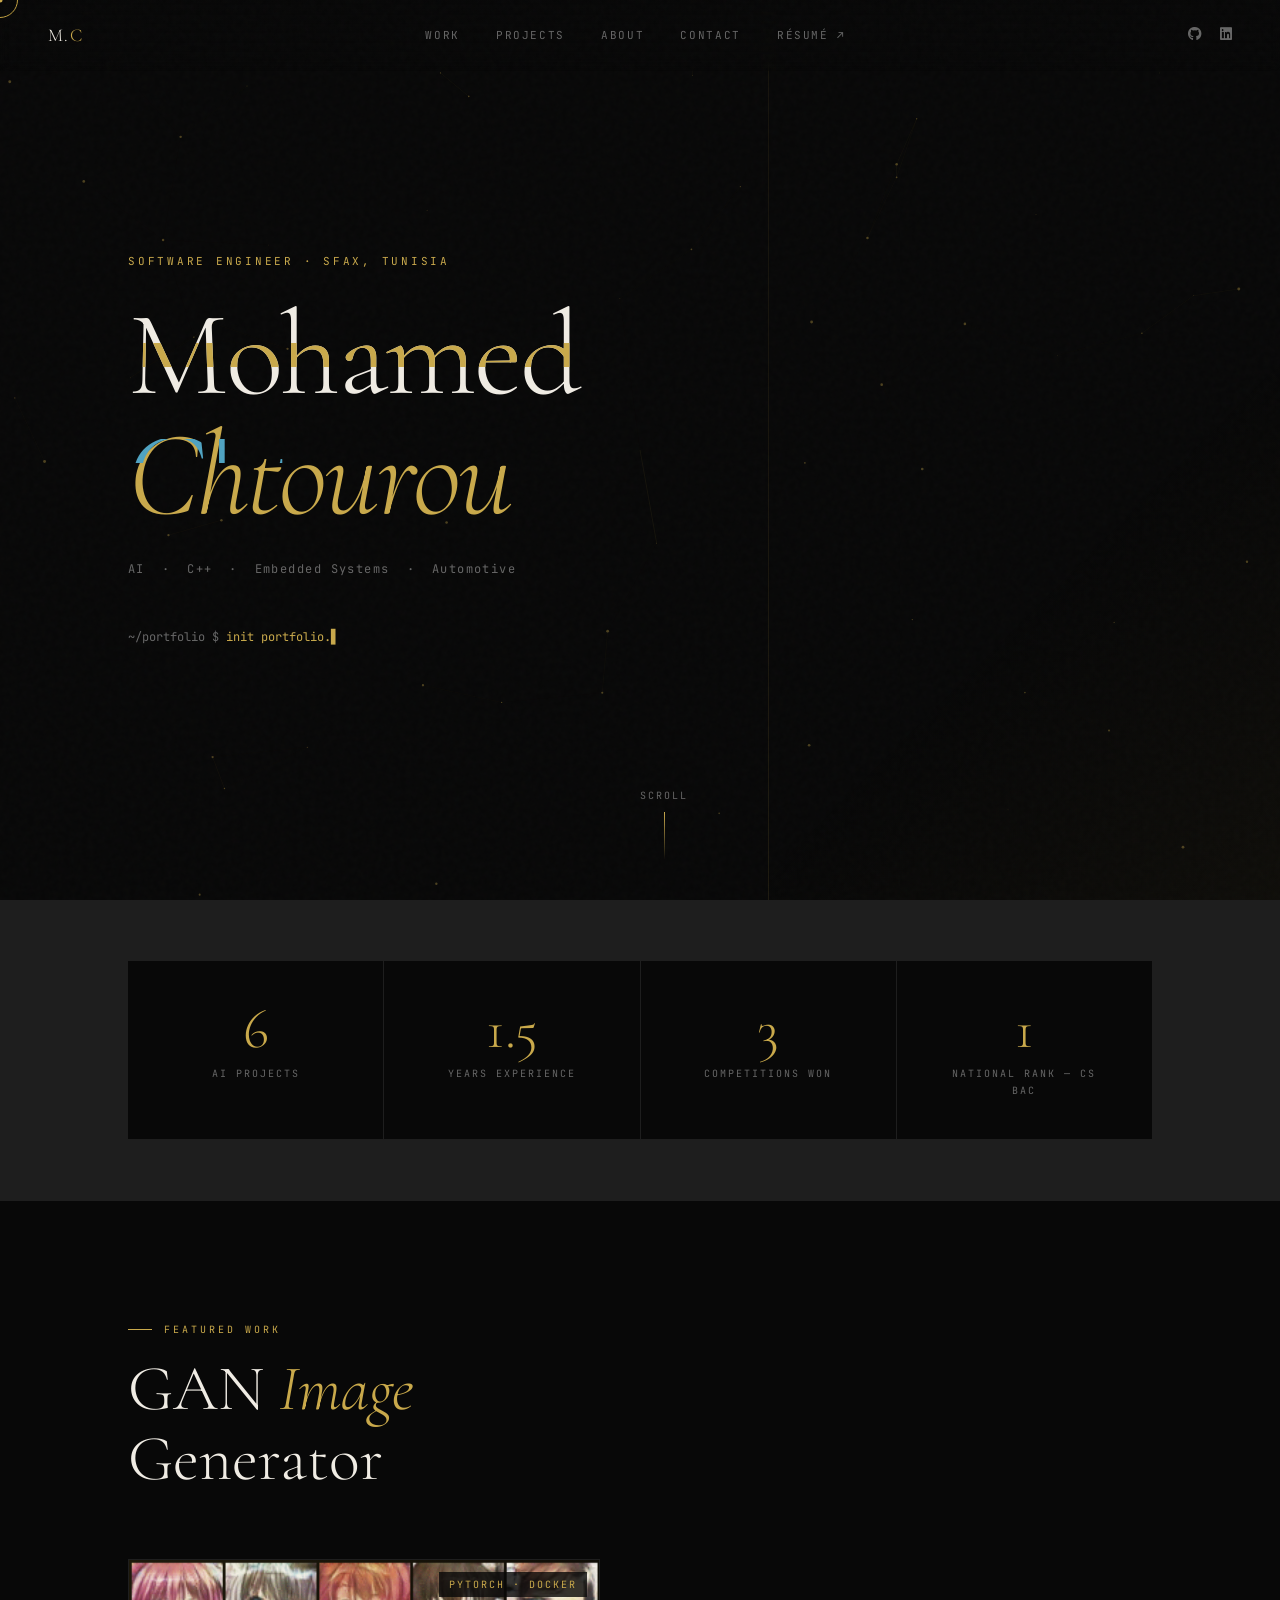
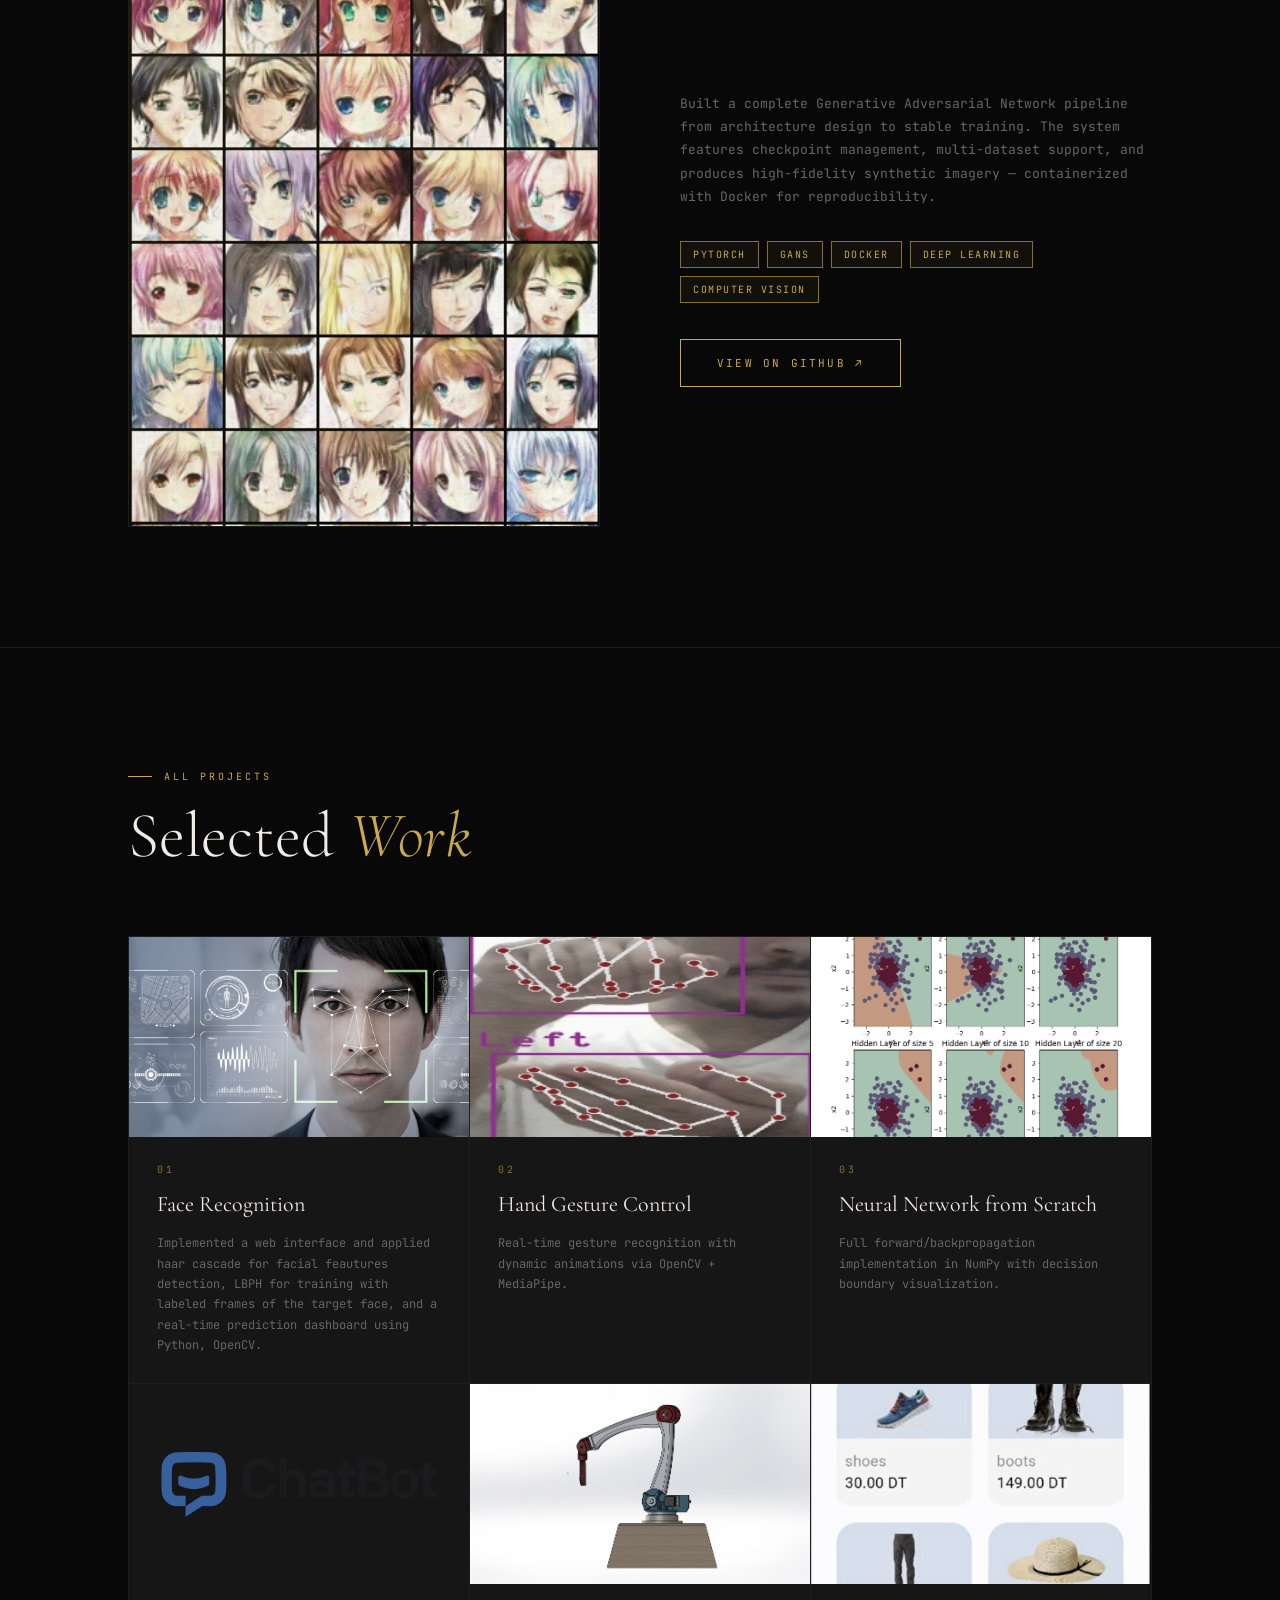
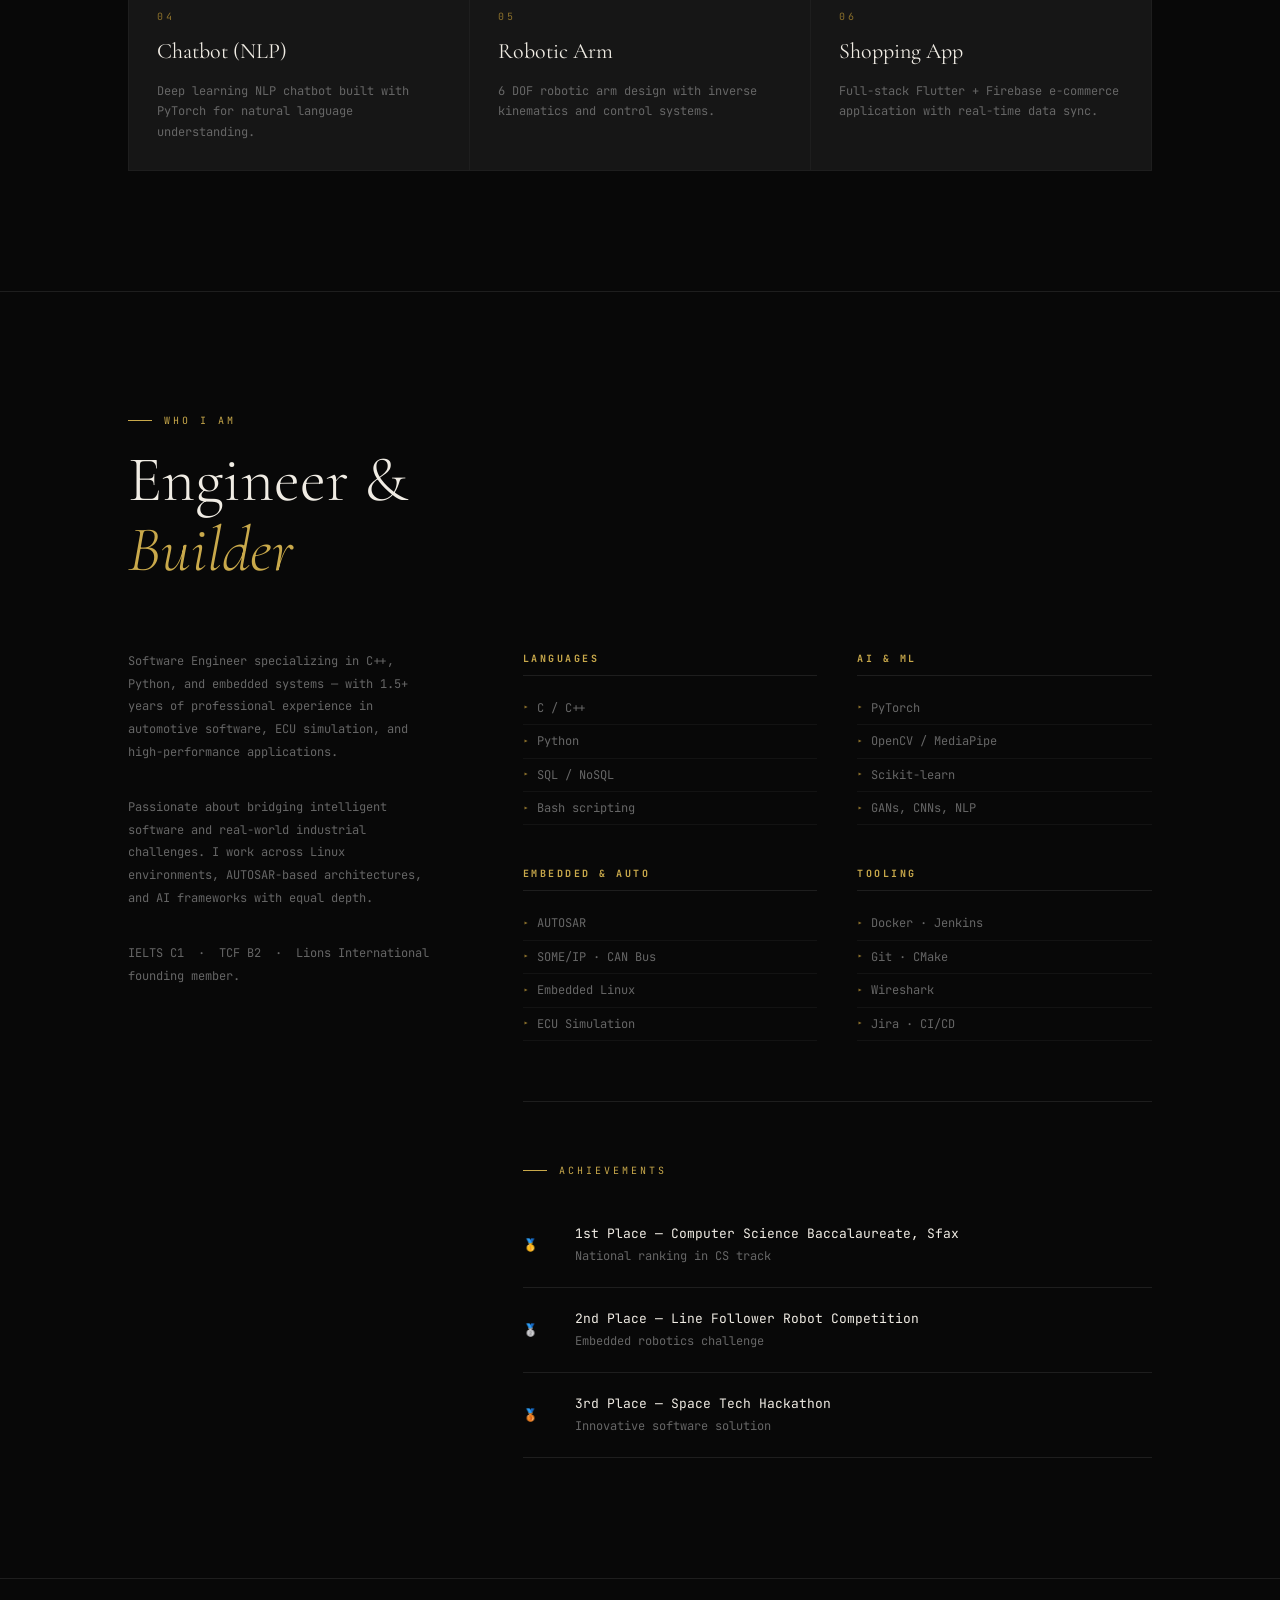
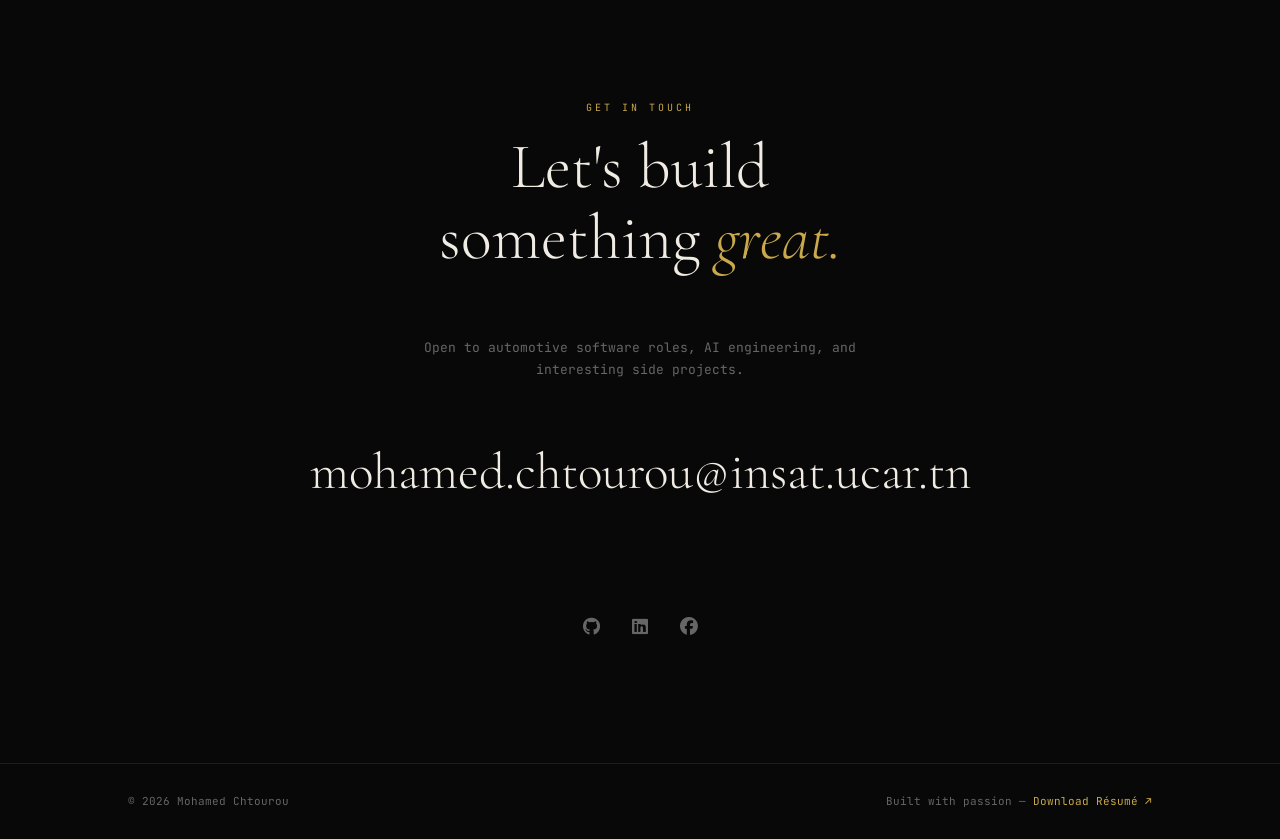
==== commit fe236625: "Update index.html" ====
--- a/index.html
+++ b/index.html
@@ -128,7 +128,7 @@
                 <div class="project-body">
                     <div class="project-num">01</div>
                     <h3>Face Recognition</h3>
-                    <p>Eigenfaces, Fisherfaces & LBPH comparison with real-time dashboard using OpenCV.</p>
+                    <p>Implemented a web interface and applied haar cascade for facial feautures detection, LBPH for training with labeled frames of the target face, and a real-time prediction dashboard using Python, OpenCV.</p>
                 </div>
                 <span class="project-arrow"><i class="fas fa-arrow-up-right-from-square"></i></span>
             </a>
@@ -302,4 +302,4 @@
 
 </body>
 
-</html>+</html>
